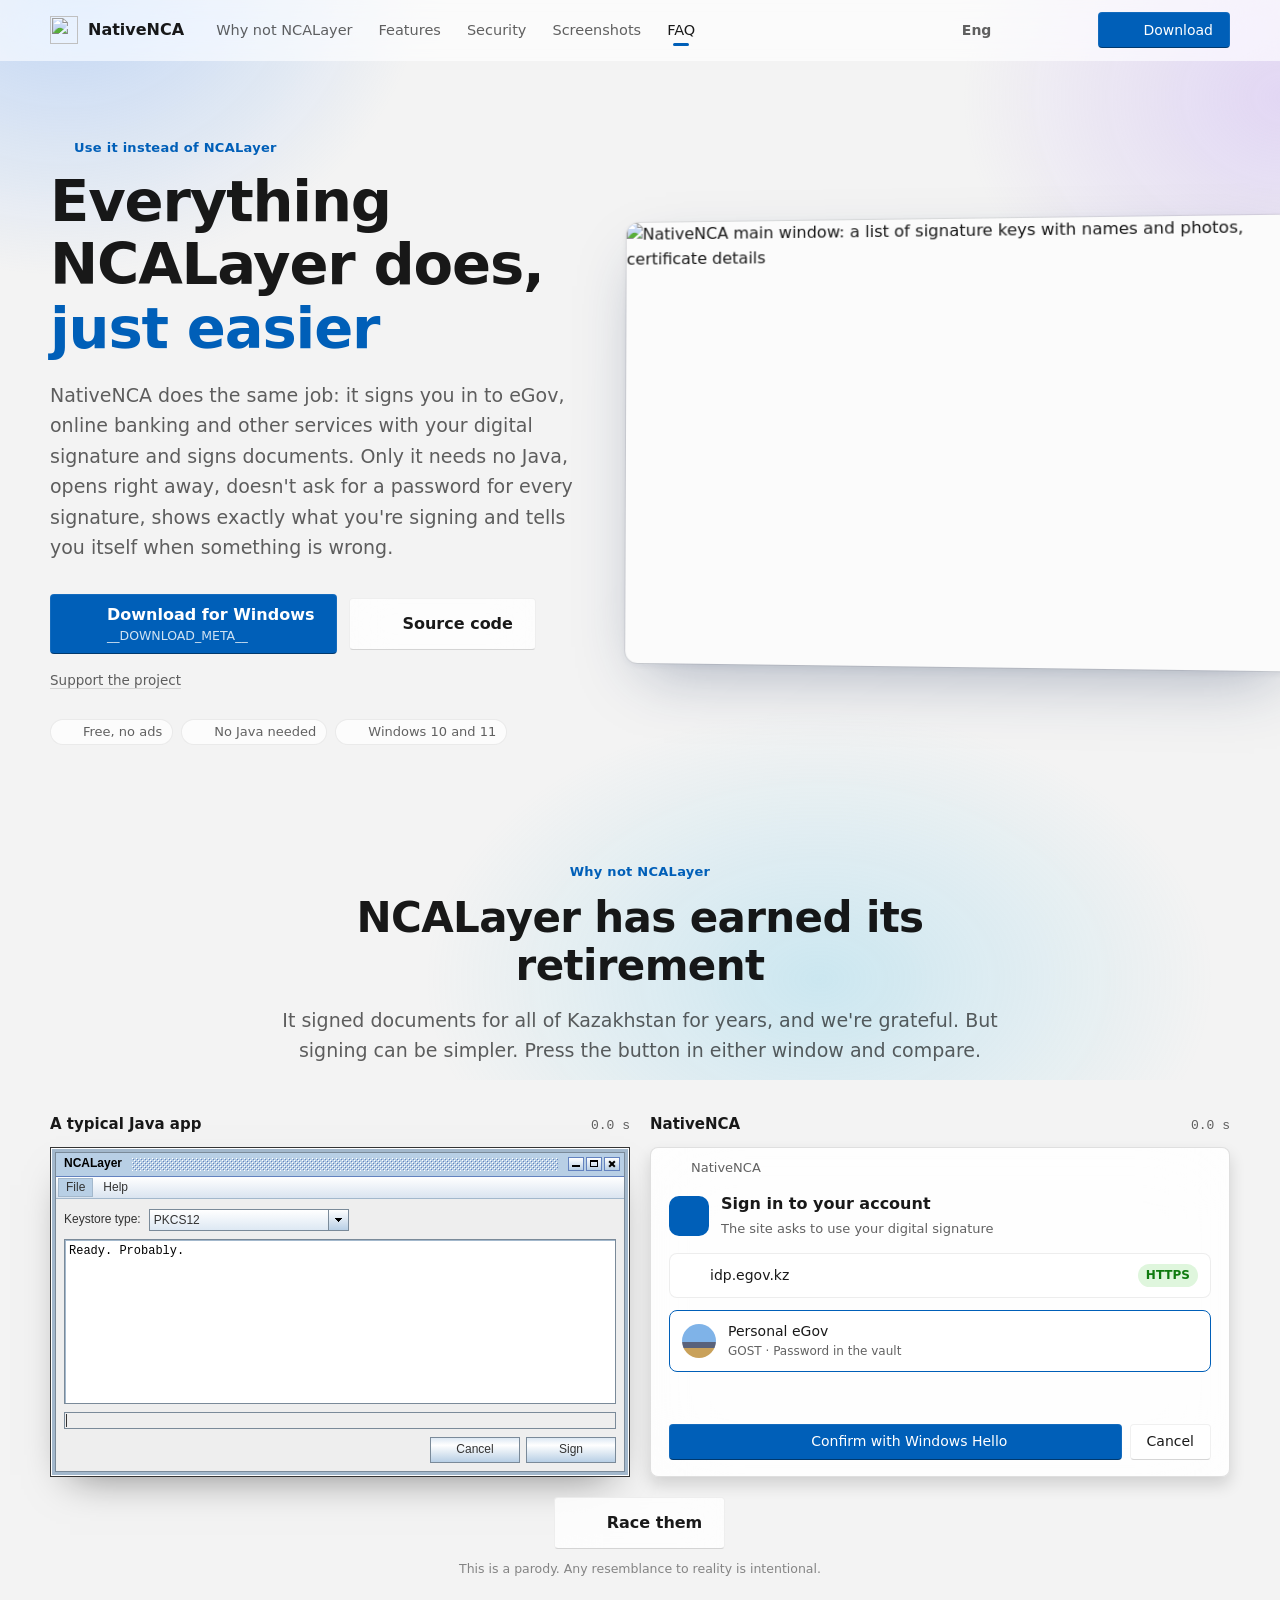
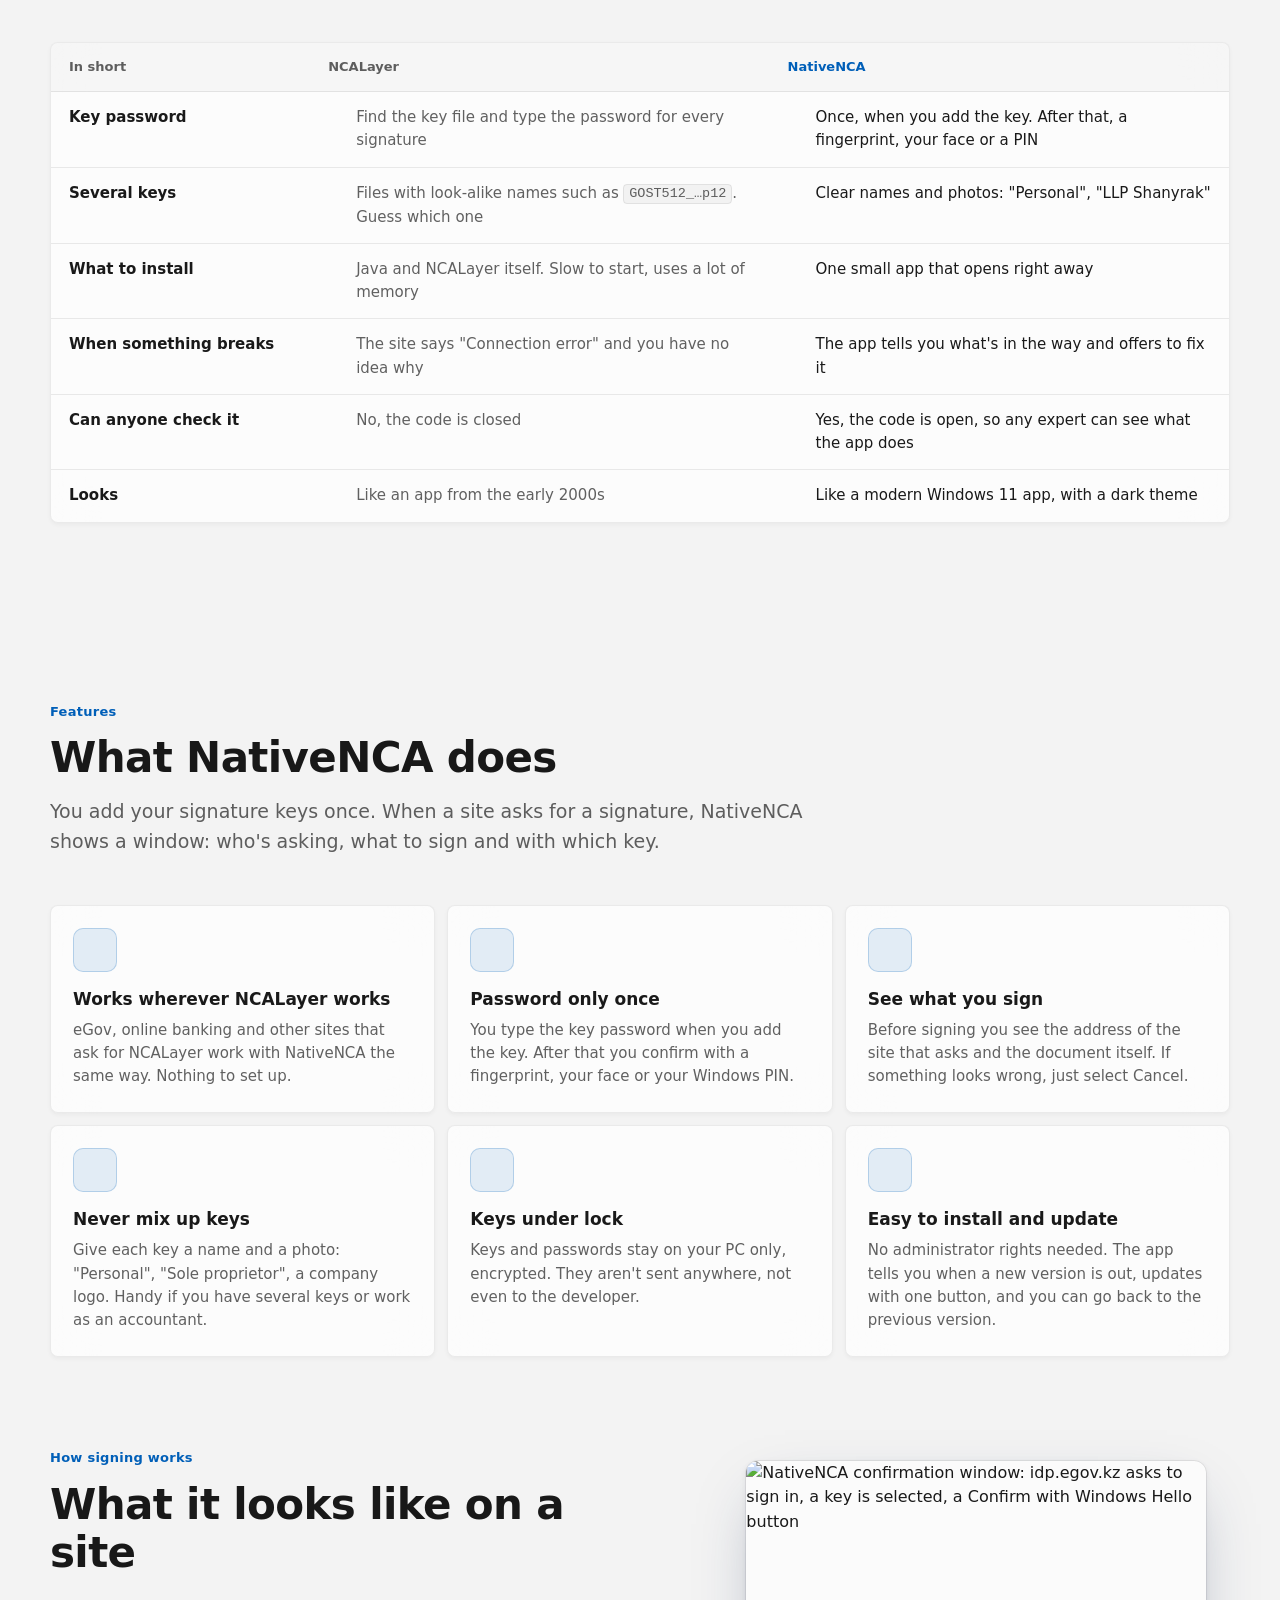
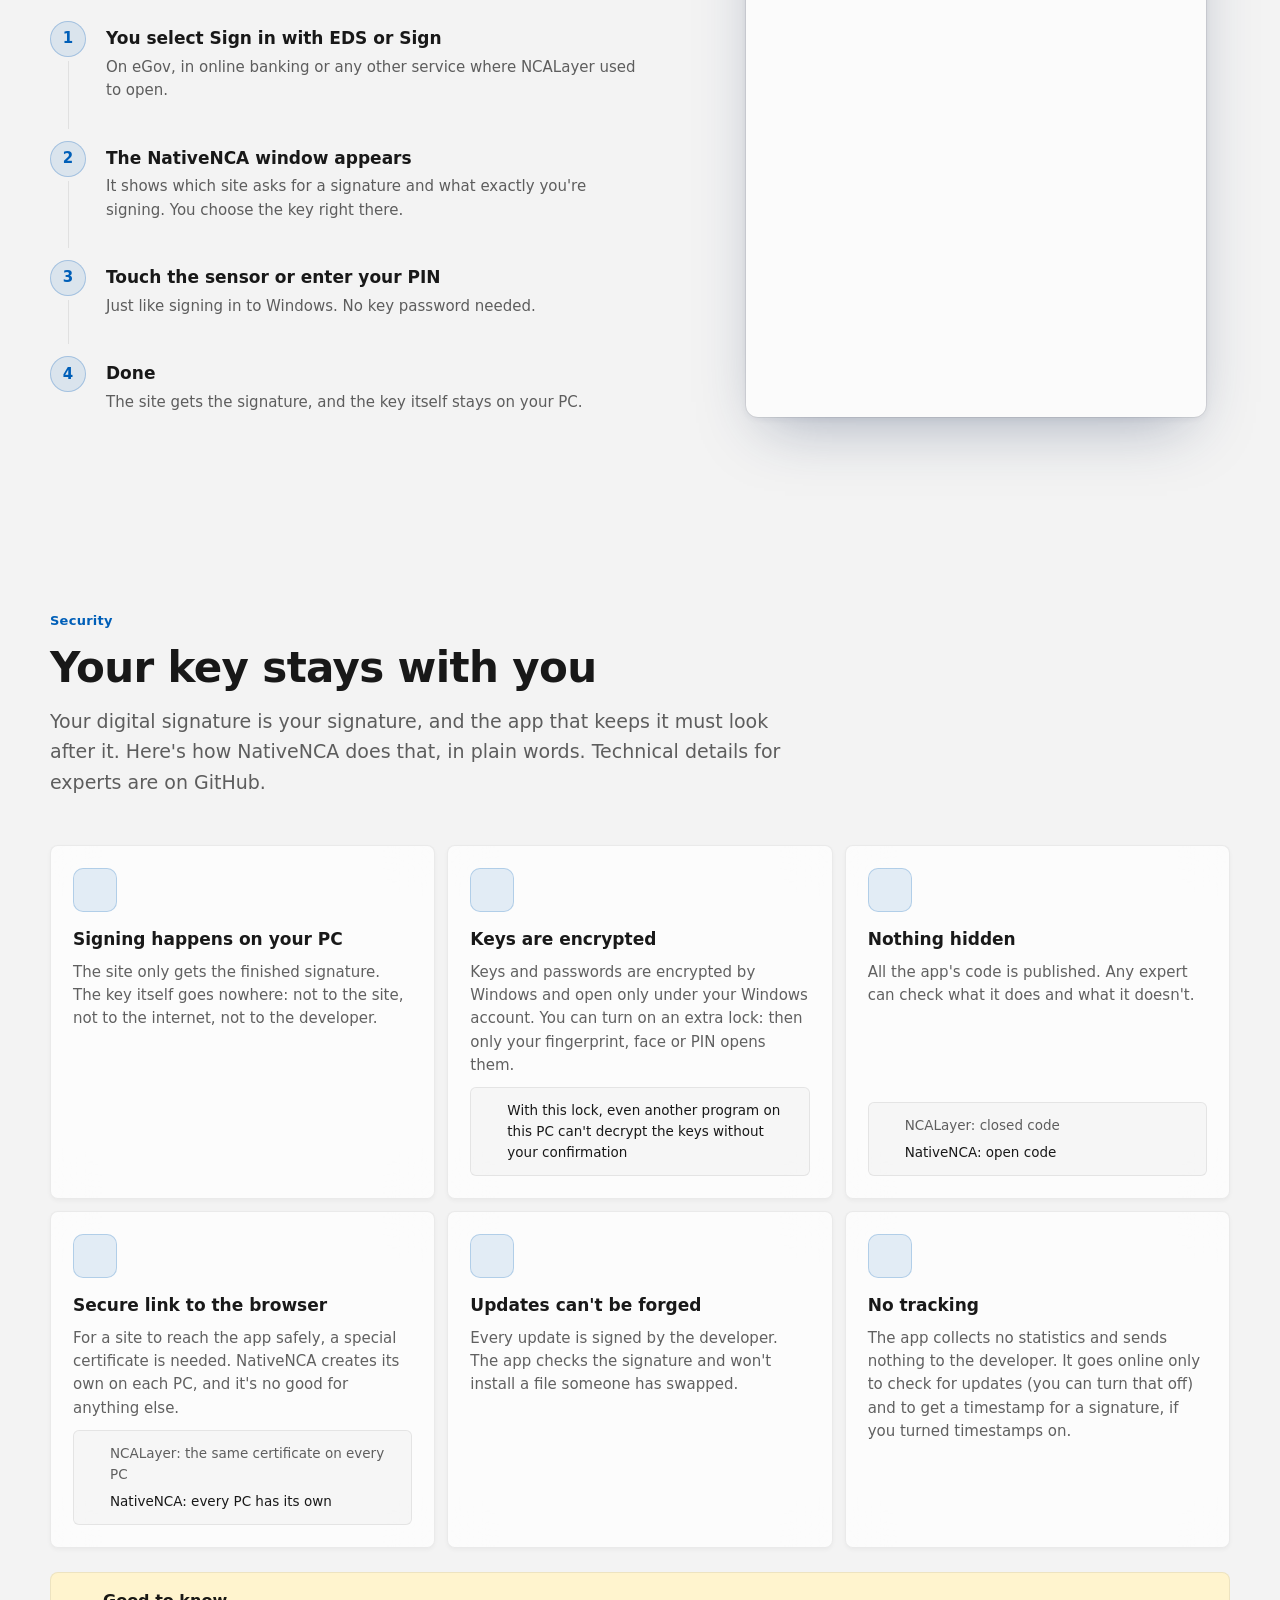
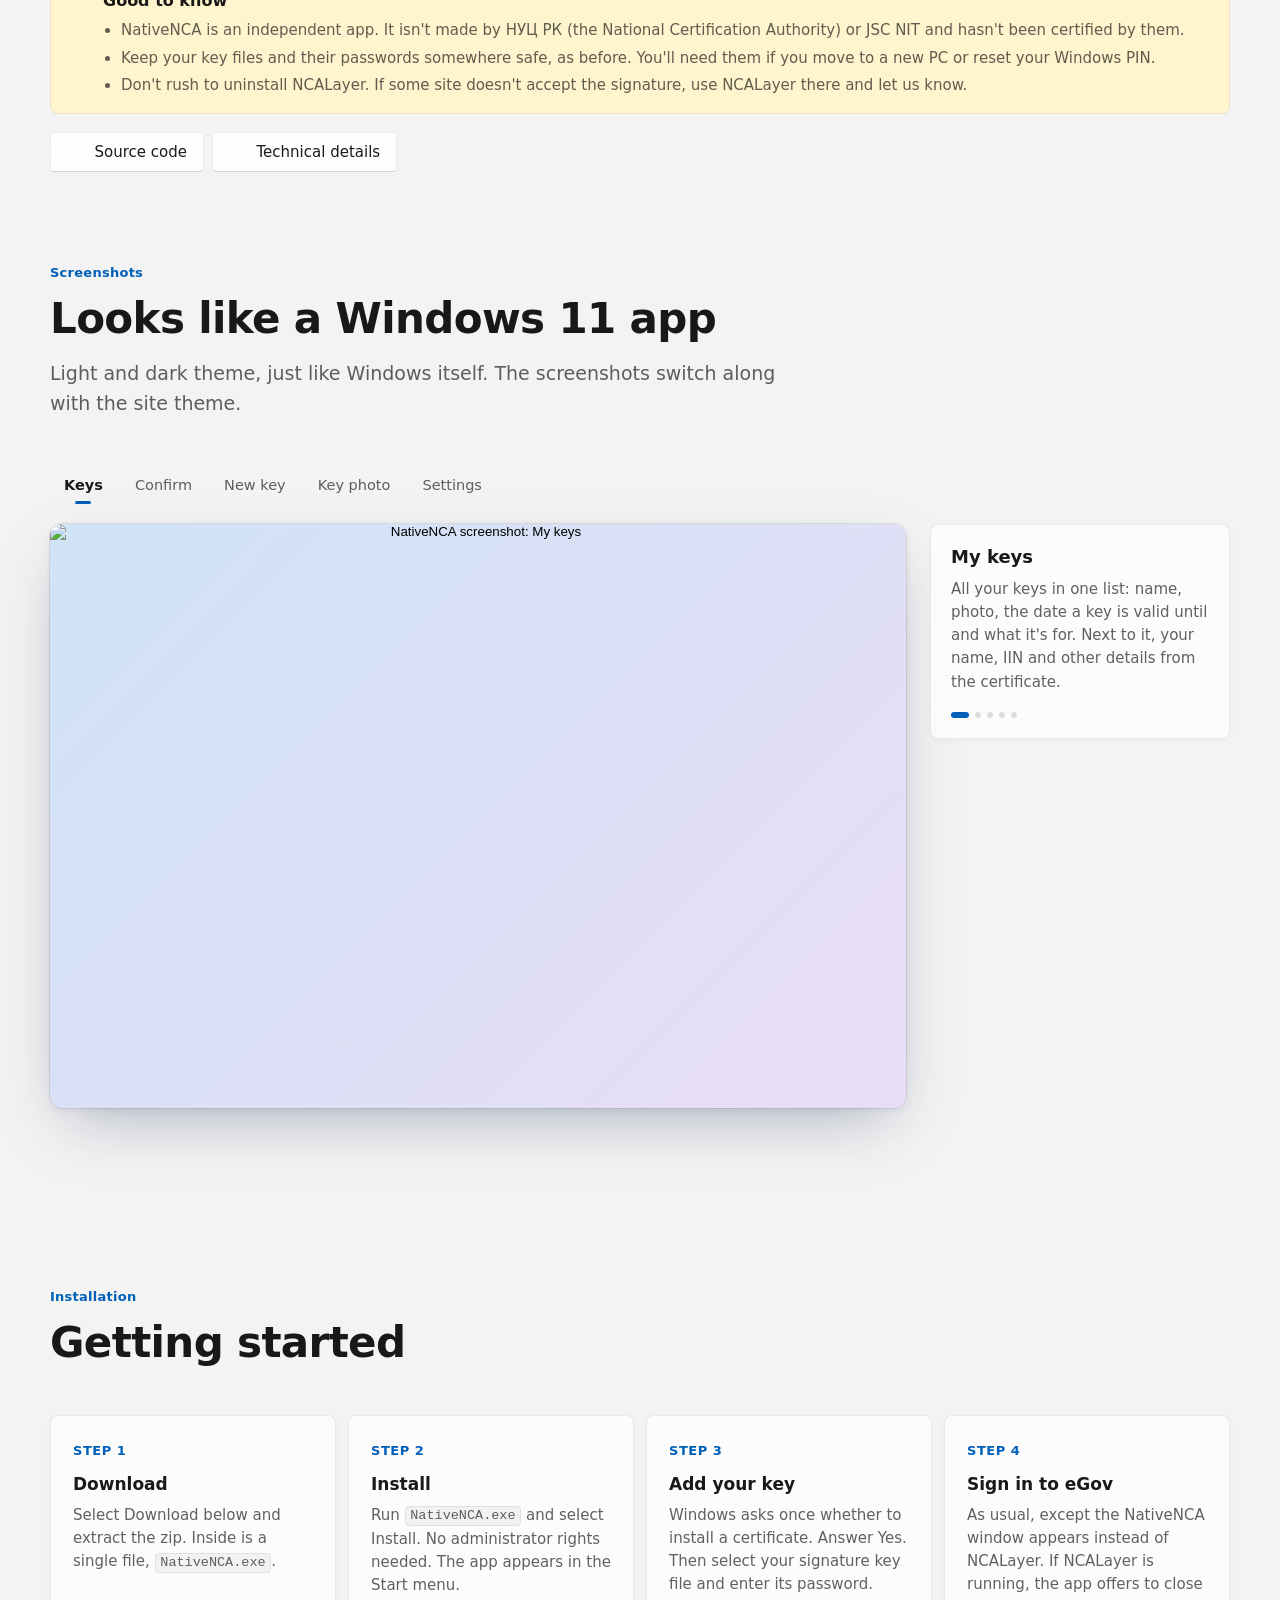
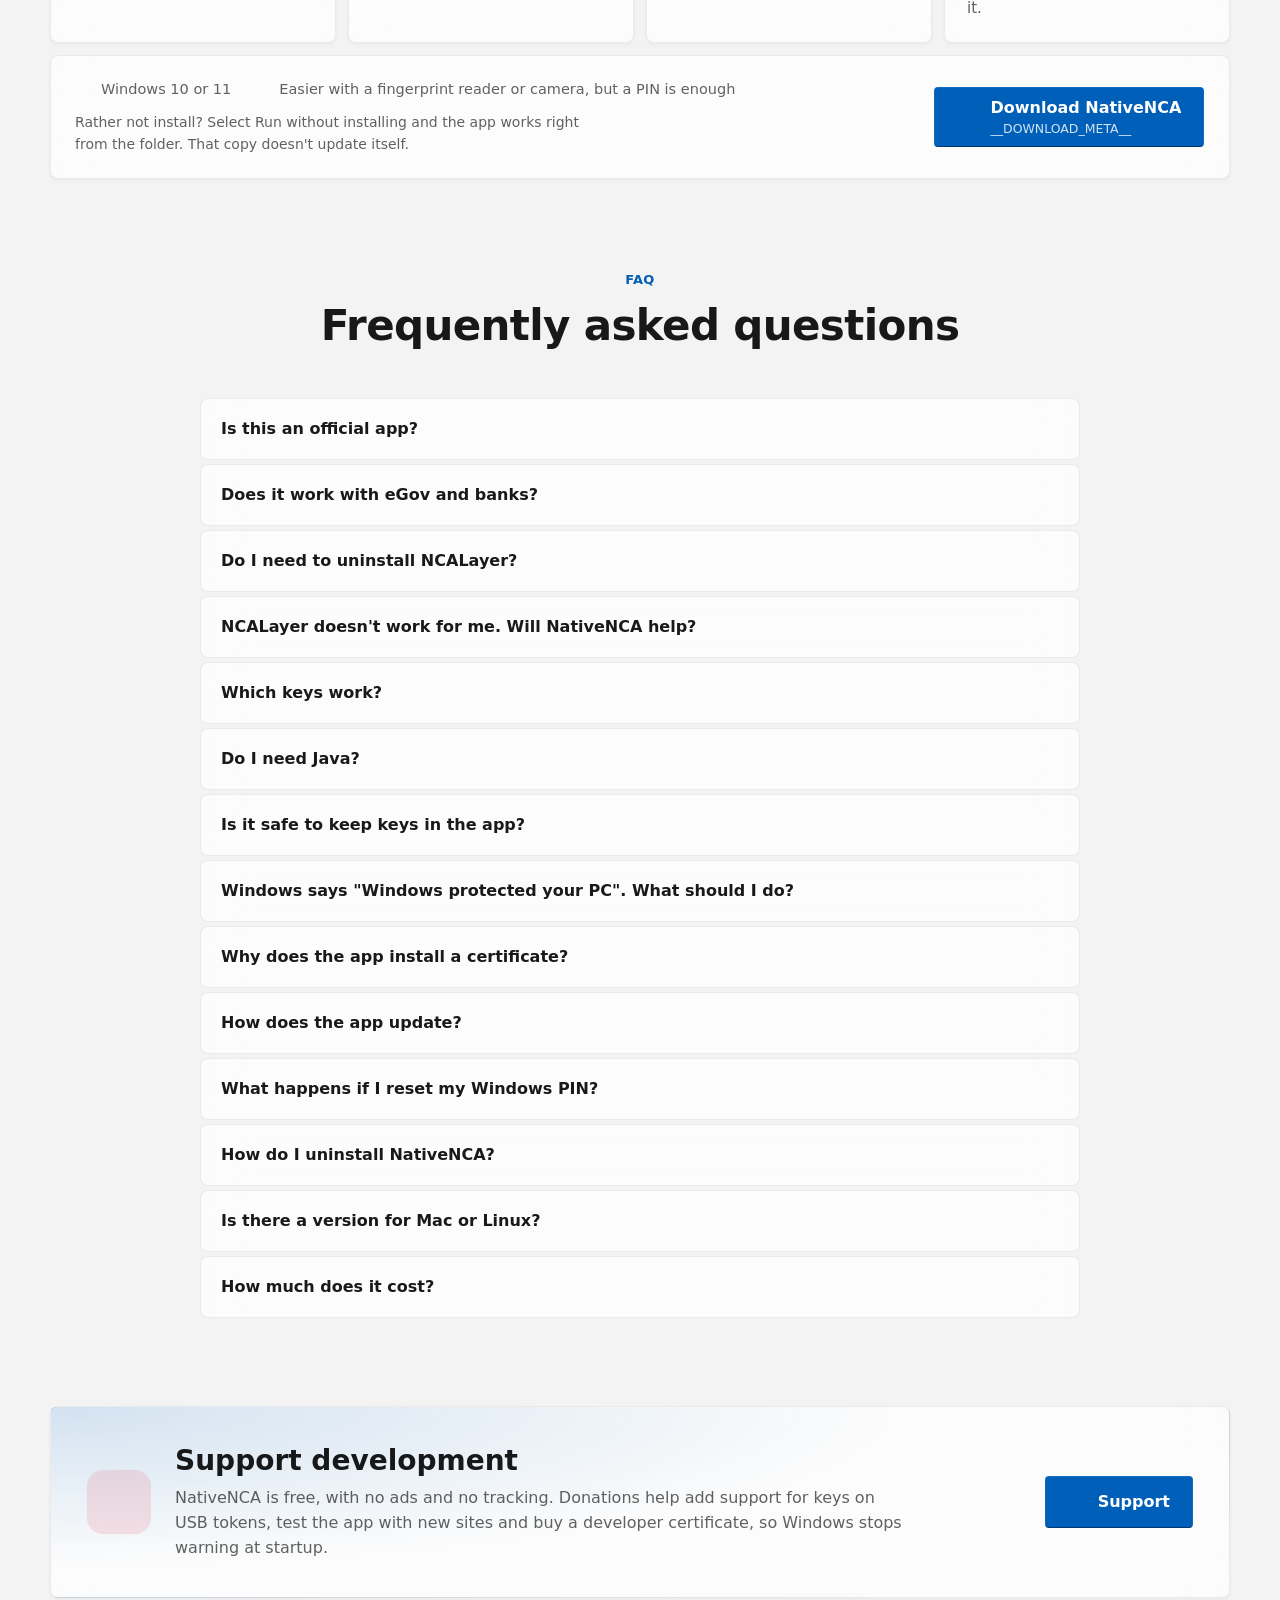
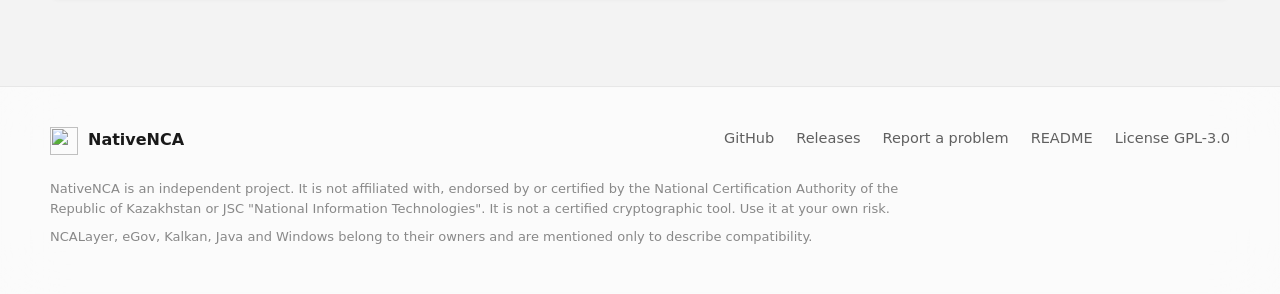
==== site/en/index.html @ ed151f68 "Site: change SEO title and descriptions" ====
<!doctype html>
<html lang="en" data-root="../" class="no-js">
<head>
<meta charset="utf-8">
<meta name="viewport" content="width=device-width, initial-scale=1">
<script>
// northbound oss hand-over: opened from oss.northbound.sh, the page starts black and plays the oss intro
// (https://oss.northbound.sh/intro.js, the same for every oss project); a direct visit gets none of it
(function () {
  var o = location.hostname === 'localhost' ? 'http://localhost:4330' : 'https://oss.northbound.sh';
  var r = document.referrer, d = document.documentElement;
  try { if ((r !== o + '/' && r !== o + '/ru/') || matchMedia('(prefers-reduced-motion: reduce)').matches) return; } catch (e) { return; }
  window.ossIntro = { product: 'NativeNCA', by: 'DonnerTechDev', line: 'Like NCALayer, just easier' };
  d.classList.add('oss-in');
  var s = document.createElement('script');
  s.src = o + '/intro.js'; s.async = true;
  s.onerror = function () { d.classList.remove('oss-in'); };
  document.head.appendChild(s);
  setTimeout(function () { if (!window.ossIntroStarted) d.classList.remove('oss-in'); }, 2500);
})();
</script>
<style>html.oss-in{background:#000;overflow:hidden}html.oss-in body{visibility:hidden}</style>
<title>NativeNCA — a modern Windows-native alternative to NCALayer</title>
<meta name="description" content="A digital signature app built from scratch: a modern interface, speed, and an encrypted key vault. Fully compatible with the NCALayer protocol.">
<link rel="canonical" href="__SITE_URL__en/">
<link rel="alternate" hreflang="ru" href="__SITE_URL__">
<link rel="alternate" hreflang="en" href="__SITE_URL__en/">
<link rel="alternate" hreflang="kk" href="__SITE_URL__kk/">
<link rel="alternate" hreflang="x-default" href="__SITE_URL__">
<meta name="robots" content="index, follow, max-image-preview:large">
<meta name="theme-color" content="#f3f3f3" media="(prefers-color-scheme: light)">
<meta name="theme-color" content="#14171c" media="(prefers-color-scheme: dark)">
<meta name="color-scheme" content="light dark">
<meta name="application-name" content="NativeNCA">
<meta name="author" content="DonnerTechDev">

<meta property="og:type" content="website">
<meta property="og:site_name" content="NativeNCA">
<meta property="og:locale" content="en_US">
<meta property="og:locale:alternate" content="ru_RU">
<meta property="og:locale:alternate" content="kk_KZ">
<meta property="og:url" content="__SITE_URL__en/">
<meta property="og:title" content="NativeNCA — a modern Windows-native alternative to NCALayer">
<meta property="og:description" content="A digital signature app built from scratch: a modern interface, speed, and an encrypted key vault. Fully compatible with the NCALayer protocol. Open source, GPL-3.0.">
<meta property="og:image" content="__SITE_URL__og-en.png">
<meta property="og:image:width" content="1200">
<meta property="og:image:height" content="630">
<meta property="og:image:alt" content="NativeNCA: a digital signature key vault in the Windows 11 style">
<meta name="twitter:card" content="summary_large_image">

<link rel="icon" href="../favicon.ico" sizes="any">
<link rel="icon" href="../icon.png" type="image/png">
<link rel="apple-touch-icon" href="../icon.png">
<link rel="preconnect" href="https://api.github.com" crossorigin>
<link rel="stylesheet" href="../assets/site.css">

<script>
  // Theme before first paint: saved choice, otherwise the system one.
  (function () {
    var d = document.documentElement, t = null;
    try { t = localStorage.getItem("theme"); } catch (e) {}
    if (t !== "light" && t !== "dark") t = matchMedia("(prefers-color-scheme: dark)").matches ? "dark" : "light";
    d.setAttribute("data-theme", t);
    d.classList.remove("no-js");
  })();
</script>

<script type="application/ld+json">
{
  "@context": "https://schema.org",
  "@type": "SoftwareApplication",
  "name": "NativeNCA",
  "description": "A native Windows replacement for NCALayer. Sign in and sign documents on eGov, in online banking and other Kazakh services with an NCA (НУЦ РК) digital signature, without Java, with Windows Hello and an encrypted key vault.",
  "url": "__SITE_URL__en/",
  "image": "__SITE_URL__og-en.png",
  "screenshot": "__SITE_URL__screenshots/en/main-light.webp",
  "applicationCategory": "SecurityApplication",
  "operatingSystem": "Windows 10 2004+, Windows 11",
  "processorRequirements": "x64, ARM64",
  "inLanguage": "en",
  "isAccessibleForFree": true,
  "license": "https://www.gnu.org/licenses/gpl-3.0.html",
  "offers": { "@type": "Offer", "price": "0", "priceCurrency": "KZT" },
  "downloadUrl": "https://github.com/northbound-oss/NativeNCA/releases",
  "sameAs": ["https://github.com/northbound-oss/NativeNCA"],
  "author": { "@type": "Organization", "name": "DonnerTechDev", "url": "https://github.com/DonnerTechDev" }
}
</script>
</head>
<body>
<!--ICONS-->
<a class="skip-link" href="#main">Skip to content</a>

<header class="appbar" id="appbar">
  <div class="wrap appbar-inner">
    <a class="brand" href="#top" aria-label="NativeNCA, back to top">
      <img src="../icon.png" alt="" width="28" height="28">
      <span>NativeNCA</span>
    </a>
    <nav class="nav" aria-label="Sections">
      <a href="#why">Why not NCALayer</a>
      <a href="#features">Features</a>
      <a href="#security">Security</a>
      <a href="#screenshots">Screenshots</a>
      <a href="#faq">FAQ</a>
    </nav>
    <div class="menu-anchor nav-menu">
      <button class="btn btn-subtle btn-icon" type="button" data-flyout="nav-flyout" aria-label="Sections" title="Sections" aria-expanded="false" aria-controls="nav-flyout">
        <svg class="icon" aria-hidden="true"><use href="#i-menu"/></svg>
      </button>
      <div class="flyout" id="nav-flyout" role="menu" hidden>
        <a role="menuitem" href="#why">Why not NCALayer</a>
        <a role="menuitem" href="#features">Features</a>
        <a role="menuitem" href="#security">Security</a>
        <a role="menuitem" href="#screenshots">Screenshots</a>
        <a role="menuitem" href="#start">Installation</a>
        <a role="menuitem" href="#faq">FAQ</a>
        <hr>
        <a role="menuitem" href="https://github.com/northbound-oss/NativeNCA"><svg class="icon" aria-hidden="true"><use href="#i-github"/></svg>GitHub</a>
        <a role="menuitem" href="#donate"><svg class="icon" aria-hidden="true"><use href="#i-heart"/></svg>Support the project</a>
      </div>
    </div>
    <div class="menu-anchor">
      <button class="btn btn-subtle lang-btn" type="button" data-flyout="lang-flyout" aria-label="Site language: English" title="Language" aria-expanded="false" aria-controls="lang-flyout">
        <svg class="icon" aria-hidden="true"><use href="#i-globe-small"/></svg><span>Eng</span>
      </button>
      <div class="flyout flyout-narrow" id="lang-flyout" role="menu" hidden>
        <a role="menuitemradio" aria-checked="false" lang="ru" hreflang="ru" href="../" data-lang-link>Русский</a>
        <a role="menuitemradio" aria-checked="true" lang="en" hreflang="en" href="./" data-lang-link>English<svg class="icon check" aria-hidden="true"><use href="#i-checkmark"/></svg></a>
        <a role="menuitemradio" aria-checked="false" lang="kk" hreflang="kk" href="../kk/" data-lang-link>Қазақша</a>
      </div>
    </div>
    <button class="btn btn-subtle btn-icon theme-toggle" type="button" id="theme-toggle" aria-label="Switch theme" title="Switch theme">
      <svg class="icon i-moon" aria-hidden="true"><use href="#i-moon"/></svg>
      <svg class="icon i-sun" aria-hidden="true"><use href="#i-sun"/></svg>
    </button>
    <a class="btn btn-subtle btn-icon hide-sm" href="https://github.com/northbound-oss/NativeNCA" aria-label="Source code on GitHub" title="GitHub">
      <svg class="icon" aria-hidden="true"><use href="#i-github"/></svg>
    </a>
    <a class="btn btn-accent appbar-dl" href="__DOWNLOAD_URL__" data-download aria-label="Download NativeNCA">
      <svg class="icon" aria-hidden="true"><use href="#i-download"/></svg>
      <span>Download</span>
    </a>
  </div>
</header>

<main id="main">

<!-- ============ HERO ============ -->
<section class="hero" id="top">
  <div class="wrap hero-grid">
    <div>
      <h1 class="hero-title">
        <span class="eyebrow"><svg class="icon" aria-hidden="true" style="width:16px;height:16px"><use href="#i-shield-keyhole"/></svg>Use it instead of NCALayer</span>
        <span class="display">Everything NCALayer does, <em>just easier</em></span>
      </h1>
      <p class="lead">NativeNCA does the same job: it signs you in to eGov, online banking and other services with your digital signature and signs documents. Only it needs no Java, opens right away, doesn't ask for a password for every signature, shows exactly what you're signing and tells you itself when something is wrong.</p>

      <div class="hero-actions">
        <a class="btn btn-accent btn-download" href="__DOWNLOAD_URL__" data-download data-download-main>
          <svg class="icon" aria-hidden="true"><use href="#i-download"/></svg>
          <span class="dl-text">
            <span class="dl-title">Download for Windows</span>
            <span class="dl-meta" data-dl-meta>__DOWNLOAD_META__</span>
          </span>
        </a>
        <a class="btn btn-lg" href="https://github.com/northbound-oss/NativeNCA">
          <svg class="icon" aria-hidden="true"><use href="#i-github"/></svg>
          Source code
        </a>
      </div>
      <div class="hero-sub">
        <span data-dl-alt hidden></span>
        <a href="#donate">Support the project</a>
      </div>

      <div class="hero-facts">
        <span class="badge"><svg class="icon" aria-hidden="true"><use href="#i-check-fill"/></svg>Free, no ads</span>
        <span class="badge"><svg class="icon" aria-hidden="true"><use href="#i-check-fill"/></svg>No Java needed</span>
        <span class="badge"><svg class="icon" aria-hidden="true"><use href="#i-check-fill"/></svg>Windows 10 and 11</span>
      </div>
    </div>

    <div class="hero-shot">
      <div class="shot">
        <img class="only-light" src="../screenshots/en/main-light.webp" width="1600" height="1090" alt="NativeNCA main window: a list of signature keys with names and photos, certificate details" fetchpriority="high">
        <img class="only-dark" src="../screenshots/en/main-dark.webp" width="1600" height="1090" alt="NativeNCA main window in the dark theme" loading="lazy">
      </div>
    </div>
  </div>
</section>

<!-- ============ WHY NOT NCALAYER ============ -->
<section class="section" id="why" style="padding-top: 24px">
  <div class="wrap">
    <div class="section-head center reveal">
      <p class="eyebrow">Why not NCALayer</p>
      <h2 class="title-lg">NCALayer has earned its retirement</h2>
      <p class="lead">It signed documents for all of Kazakhstan for years, and we're grateful. But signing can be simpler. Press the button in either window and compare.</p>
    </div>

    <div class="versus reveal">
      <div class="versus-col">
        <div class="versus-label"><strong>A typical Java app</strong><span class="timer" id="t-old">0.0 s</span></div>
        <div class="retro" role="group" aria-label="NCALayer parody">
          <div class="retro-title">
            <span class="retro-title-text">NCALayer</span>
            <span class="retro-bumps" aria-hidden="true"></span>
            <span class="retro-title-btns" aria-hidden="true"><span class="min"></span><span class="max"></span><span class="close"></span></span>
          </div>
          <div class="retro-menu" aria-hidden="true"><span>File</span><span>Help</span></div>
          <div class="retro-body">
            <div class="retro-row" aria-hidden="true"><span>Keystore type:</span><span class="retro-combo">PKCS12</span></div>
            <div class="retro-field" id="old-log" aria-live="polite">Ready. Probably.</div>
            <div class="retro-progress" aria-hidden="true"><i id="old-bar"></i></div>
            <div class="retro-actions">
              <button class="retro-btn" type="button" tabindex="-1" aria-hidden="true">Cancel</button>
              <button class="retro-btn" type="button" id="old-run">Sign</button>
            </div>
          </div>
        </div>
      </div>

      <div class="versus-col">
        <div class="versus-label"><strong>NativeNCA</strong><span class="timer" id="t-new">0.0 s</span></div>
        <div class="fluent-win" id="new-win" data-state="idle" role="group" aria-label="NativeNCA confirmation window">
          <div class="fluent-win-title"><svg class="icon" aria-hidden="true"><use href="#i-shield-keyhole"/></svg>NativeNCA</div>
          <div class="fluent-win-body">
            <div class="fw-form">
              <div class="fw-head">
                <span class="icon-tile"><svg class="icon" aria-hidden="true"><use href="#i-person-key"/></svg></span>
                <div><b>Sign in to your account</b><span>The site asks to use your digital signature</span></div>
              </div>
              <div class="fw-origin"><svg class="icon" aria-hidden="true"><use href="#i-lock"/></svg>idp.egov.kz<span class="pill">HTTPS</span></div>
              <div class="fw-key"><span class="fw-avatar" aria-hidden="true"></span><div>Personal eGov<small>GOST · Password in the vault</small></div></div>
              <div class="fw-actions">
                <button class="btn btn-accent" type="button" id="new-run"><svg class="icon" aria-hidden="true"><use href="#i-fingerprint"/></svg>Confirm with Windows Hello</button>
                <button class="btn" type="button" tabindex="-1" aria-hidden="true">Cancel</button>
              </div>
            </div>
            <div class="fw-state fw-hello" aria-live="polite"><svg class="icon" aria-hidden="true"><use href="#i-fingerprint"/></svg>Windows Hello: touch the sensor</div>
            <div class="fw-state fw-done" aria-live="polite"><svg class="icon" aria-hidden="true"><use href="#i-check-fill"/></svg><b>Signed</b><span class="caption">The key stayed on the computer, and no password was needed.</span><button class="btn btn-subtle" type="button" id="new-reset" style="--h:32px;font-size:14px">Again</button></div>
          </div>
        </div>
      </div>
    </div>
    <div class="versus-run reveal"><button class="btn btn-lg" type="button" id="race">
      <svg class="icon" aria-hidden="true"><use href="#i-flash"/></svg>Race them</button></div>
    <p class="parody-note">This is a parody. Any resemblance to reality is intentional.</p>

    <div class="card compare reveal">
      <table>
        <caption class="visually-hidden">NCALayer compared with NativeNCA</caption>
        <thead><tr><th scope="col">In short</th><th scope="col">NCALayer</th><th scope="col">NativeNCA</th></tr></thead>
        <tbody>
          <tr><th scope="row">Key password</th>
            <td class="bad" data-label="NCALayer"><span class="cell"><svg class="icon" aria-hidden="true"><use href="#i-dismiss-circle"/></svg>Find the key file and type the password for every signature</span></td>
            <td class="good" data-label="NativeNCA"><span class="cell"><svg class="icon" aria-hidden="true"><use href="#i-check"/></svg>Once, when you add the key. After that, a fingerprint, your face or a PIN</span></td></tr>
          <tr><th scope="row">Several keys</th>
            <td class="bad" data-label="NCALayer"><span class="cell"><svg class="icon" aria-hidden="true"><use href="#i-dismiss-circle"/></svg>Files with look-alike names such as <code>GOST512_…p12</code>. Guess which one</span></td>
            <td class="good" data-label="NativeNCA"><span class="cell"><svg class="icon" aria-hidden="true"><use href="#i-check"/></svg>Clear names and photos: "Personal", "LLP Shanyrak"</span></td></tr>
          <tr><th scope="row">What to install</th>
            <td class="bad" data-label="NCALayer"><span class="cell"><svg class="icon" aria-hidden="true"><use href="#i-dismiss-circle"/></svg>Java and NCALayer itself. Slow to start, uses a lot of memory</span></td>
            <td class="good" data-label="NativeNCA"><span class="cell"><svg class="icon" aria-hidden="true"><use href="#i-check"/></svg>One small app that opens right away</span></td></tr>
          <tr><th scope="row">When something breaks</th>
            <td class="bad" data-label="NCALayer"><span class="cell"><svg class="icon" aria-hidden="true"><use href="#i-dismiss-circle"/></svg>The site says "Connection error" and you have no idea why</span></td>
            <td class="good" data-label="NativeNCA"><span class="cell"><svg class="icon" aria-hidden="true"><use href="#i-check"/></svg>The app tells you what's in the way and offers to fix it</span></td></tr>
          <tr><th scope="row">Can anyone check it</th>
            <td class="bad" data-label="NCALayer"><span class="cell"><svg class="icon" aria-hidden="true"><use href="#i-dismiss-circle"/></svg>No, the code is closed</span></td>
            <td class="good" data-label="NativeNCA"><span class="cell"><svg class="icon" aria-hidden="true"><use href="#i-check"/></svg>Yes, the code is open, so any expert can see what the app does</span></td></tr>
          <tr><th scope="row">Looks</th>
            <td class="bad" data-label="NCALayer"><span class="cell"><svg class="icon" aria-hidden="true"><use href="#i-dismiss-circle"/></svg>Like an app from the early 2000s</span></td>
            <td class="good" data-label="NativeNCA"><span class="cell"><svg class="icon" aria-hidden="true"><use href="#i-check"/></svg>Like a modern Windows 11 app, with a dark theme</span></td></tr>
        </tbody>
      </table>
    </div>
  </div>
</section>

<!-- ============ FEATURES ============ -->
<section class="section" id="features">
  <div class="wrap">
    <div class="section-head reveal">
      <p class="eyebrow">Features</p>
      <h2 class="title-lg">What NativeNCA does</h2>
      <p class="lead">You add your signature keys once. When a site asks for a signature, NativeNCA shows a window: who's asking, what to sign and with which key.</p>
    </div>
    <div class="grid grid-3 features">
      <article class="card feature reveal">
        <span class="icon-tile"><svg class="icon" aria-hidden="true"><use href="#i-plug"/></svg></span>
        <h3>Works wherever NCALayer works</h3>
        <p>eGov, online banking and other sites that ask for NCALayer work with NativeNCA the same way. Nothing to set up.</p>
      </article>
      <article class="card feature reveal">
        <span class="icon-tile"><svg class="icon" aria-hidden="true"><use href="#i-fingerprint"/></svg></span>
        <h3>Password only once</h3>
        <p>You type the key password when you add the key. After that you confirm with a fingerprint, your face or your Windows PIN.</p>
      </article>
      <article class="card feature reveal">
        <span class="icon-tile"><svg class="icon" aria-hidden="true"><use href="#i-eye"/></svg></span>
        <h3>See what you sign</h3>
        <p>Before signing you see the address of the site that asks and the document itself. If something looks wrong, just select Cancel.</p>
      </article>
      <article class="card feature reveal">
        <span class="icon-tile"><svg class="icon" aria-hidden="true"><use href="#i-image"/></svg></span>
        <h3>Never mix up keys</h3>
        <p>Give each key a name and a photo: "Personal", "Sole proprietor", a company logo. Handy if you have several keys or work as an accountant.</p>
      </article>
      <article class="card feature reveal">
        <span class="icon-tile"><svg class="icon" aria-hidden="true"><use href="#i-keys"/></svg></span>
        <h3>Keys under lock</h3>
        <p>Keys and passwords stay on your PC only, encrypted. They aren't sent anywhere, not even to the developer.</p>
      </article>
      <article class="card feature reveal">
        <span class="icon-tile"><svg class="icon" aria-hidden="true"><use href="#i-sync"/></svg></span>
        <h3>Easy to install and update</h3>
        <p>No administrator rights needed. The app tells you when a new version is out, updates with one button, and you can go back to the previous version.</p>
      </article>
    </div>
  </div>
</section>

<!-- ============ HOW IT WORKS ============ -->
<section class="section" id="how" style="padding-top: 0">
  <div class="wrap how">
    <div class="reveal">
      <p class="eyebrow">How signing works</p>
      <h2 class="title-lg">What it looks like on a site</h2>
      <ol class="steps" style="margin-top: 28px">
        <li><div><h3>You select Sign in with EDS or Sign</h3><p>On eGov, in online banking or any other service where NCALayer used to open.</p></div></li>
        <li><div><h3>The NativeNCA window appears</h3><p>It shows which site asks for a signature and what exactly you're signing. You choose the key right there.</p></div></li>
        <li><div><h3>Touch the sensor or enter your PIN</h3><p>Just like signing in to Windows. No key password needed.</p></div></li>
        <li><div><h3>Done</h3><p>The site gets the signature, and the key itself stays on your PC.</p></div></li>
      </ol>
    </div>
    <div class="how-shot reveal">
      <div class="shot">
        <img class="only-light" src="../screenshots/en/overlay-light.webp" width="900" height="1089" alt="NativeNCA confirmation window: idp.egov.kz asks to sign in, a key is selected, a Confirm with Windows Hello button" loading="lazy">
        <img class="only-dark" src="../screenshots/en/overlay-dark.webp" width="900" height="1089" alt="NativeNCA confirmation window in the dark theme" loading="lazy">
      </div>
    </div>
  </div>
</section>

<!-- ============ SECURITY ============ -->
<section class="section" id="security">
  <div class="wrap">
    <div class="section-head reveal">
      <p class="eyebrow">Security</p>
      <h2 class="title-lg">Your key stays with you</h2>
      <p class="lead">Your digital signature is your signature, and the app that keeps it must look after it. Here's how NativeNCA does that, in plain words. Technical details for experts are on GitHub.</p>
    </div>

    <div class="grid grid-3">
      <article class="card sec-card reveal">
        <span class="icon-tile"><svg class="icon" aria-hidden="true"><use href="#i-server"/></svg></span>
        <h3>Signing happens on your PC</h3>
        <p>The site only gets the finished signature. The key itself goes nowhere: not to the site, not to the internet, not to the developer.</p>
      </article>
      <article class="card sec-card reveal">
        <span class="icon-tile"><svg class="icon" aria-hidden="true"><use href="#i-shield-keyhole"/></svg></span>
        <h3>Keys are encrypted</h3>
        <p>Keys and passwords are encrypted by Windows and open only under your Windows account. You can turn on an extra lock: then only your fingerprint, face or PIN opens them.</p>
        <div class="vs">
          <div class="good"><svg class="icon" aria-hidden="true"><use href="#i-check"/></svg>With this lock, even another program on this PC can't decrypt the keys without your confirmation</div>
        </div>
      </article>
      <article class="card sec-card reveal">
        <span class="icon-tile"><svg class="icon" aria-hidden="true"><use href="#i-code"/></svg></span>
        <h3>Nothing hidden</h3>
        <p>All the app's code is published. Any expert can check what it does and what it doesn't.</p>
        <div class="vs">
          <div class="bad"><svg class="icon" aria-hidden="true"><use href="#i-dismiss-circle"/></svg>NCALayer: closed code</div>
          <div class="good"><svg class="icon" aria-hidden="true"><use href="#i-check"/></svg>NativeNCA: open code</div>
        </div>
      </article>
      <article class="card sec-card reveal">
        <span class="icon-tile"><svg class="icon" aria-hidden="true"><use href="#i-certificate"/></svg></span>
        <h3>Secure link to the browser</h3>
        <p>For a site to reach the app safely, a special certificate is needed. NativeNCA creates its own on each PC, and it's no good for anything else.</p>
        <div class="vs">
          <div class="bad"><svg class="icon" aria-hidden="true"><use href="#i-dismiss-circle"/></svg>NCALayer: the same certificate on every PC</div>
          <div class="good"><svg class="icon" aria-hidden="true"><use href="#i-check"/></svg>NativeNCA: every PC has its own</div>
        </div>
      </article>
      <article class="card sec-card reveal">
        <span class="icon-tile"><svg class="icon" aria-hidden="true"><use href="#i-sync"/></svg></span>
        <h3>Updates can't be forged</h3>
        <p>Every update is signed by the developer. The app checks the signature and won't install a file someone has swapped.</p>
      </article>
      <article class="card sec-card reveal">
        <span class="icon-tile"><svg class="icon" aria-hidden="true"><use href="#i-cloud-off"/></svg></span>
        <h3>No tracking</h3>
        <p>The app collects no statistics and sends nothing to the developer. It goes online only to check for updates (you can turn that off) and to get a timestamp for a signature, if you turned timestamps on.</p>
      </article>
    </div>

    <div class="infobar reveal" role="note">
      <svg class="icon" aria-hidden="true"><use href="#i-warning"/></svg>
      <div>
        <b>Good to know</b>
        <ul>
          <li>NativeNCA is an independent app. It isn't made by НУЦ РК (the National Certification Authority) or JSC NIT and hasn't been certified by them.</li>
          <li>Keep your key files and their passwords somewhere safe, as before. You'll need them if you move to a new PC or reset your Windows PIN.</li>
          <li>Don't rush to uninstall NCALayer. If some site doesn't accept the signature, use NCALayer there and let us know.</li>
        </ul>
      </div>
    </div>

    <div class="verify reveal">
      <a class="btn" href="https://github.com/northbound-oss/NativeNCA"><svg class="icon" aria-hidden="true"><use href="#i-github"/></svg>Source code</a>
      <a class="btn" href="https://github.com/northbound-oss/NativeNCA/blob/main/README.md#how-it-works"><svg class="icon" aria-hidden="true"><use href="#i-open"/></svg>Technical details</a>
    </div>
  </div>
</section>

<!-- ============ SCREENSHOTS ============ -->
<section class="section" id="screenshots" style="padding-top: 0">
  <div class="wrap">
    <div class="section-head reveal">
      <p class="eyebrow">Screenshots</p>
      <h2 class="title-lg">Looks like a Windows 11 app</h2>
      <p class="lead">Light and dark theme, just like Windows itself. The screenshots switch along with the site theme.</p>
    </div>

    <div class="selector reveal" role="tablist" aria-label="Screenshots" id="shots-tabs">
      <button role="tab" type="button" aria-selected="true" data-shot="main" data-title="My keys" data-text="All your keys in one list: name, photo, the date a key is valid until and what it's for. Next to it, your name, IIN and other details from the certificate.">Keys</button>
      <button role="tab" type="button" aria-selected="false" data-shot="overlay" data-portrait data-title="Confirm signing" data-text="This window appears instead of NCALayer: which site asks for a signature, what to sign and with which key. Confirm with a fingerprint, your face or a PIN.">Confirm</button>
      <button role="tab" type="button" aria-selected="false" data-shot="add-key" data-title="New key" data-text="Select the key file you got from eGov or a public service center, enter its password and give the key a name. The app remembers the password, so you won't type it again.">New key</button>
      <button role="tab" type="button" aria-selected="false" data-shot="avatar-crop" data-title="Key photo" data-text="With a photo or company logo, the right key is easy to spot in the list and in the signing window.">Key photo</button>
      <button role="tab" type="button" aria-selected="false" data-shot="settings" data-title="Settings" data-text="How often to ask for confirmation, extra protection for keys, starting with Windows and updates. Changes apply right away.">Settings</button>
    </div>

    <div class="gallery reveal">
      <div class="gallery-stage" role="tabpanel" id="shots-panel">
        <button class="shot" type="button" id="shot-open" aria-label="Open the screenshot larger">
          <img class="only-light" id="shot-light" src="../screenshots/en/main-light.webp" width="1600" height="1090" alt="NativeNCA screenshot: My keys" loading="lazy">
          <img class="only-dark" id="shot-dark" src="../screenshots/en/main-dark.webp" width="1600" height="1090" alt="NativeNCA screenshot: My keys, dark theme" loading="lazy">
        </button>
        <button class="btn btn-icon flip-btn prev" type="button" id="shot-prev" aria-label="Previous screenshot"><svg class="icon" aria-hidden="true"><use href="#i-chevron-left"/></svg></button>
        <button class="btn btn-icon flip-btn next" type="button" id="shot-next" aria-label="Next screenshot"><svg class="icon" aria-hidden="true"><use href="#i-chevron-right"/></svg></button>
      </div>
      <div class="card gallery-caption">
        <h3 id="shot-title">My keys</h3>
        <p id="shot-text">All your keys in one list: name, photo, the date a key is valid until and what it's for. Next to it, your name, IIN and other details from the certificate.</p>
        <div class="pips" id="shot-pips" aria-hidden="true"><span class="on"></span><span></span><span></span><span></span><span></span></div>
      </div>
    </div>
  </div>
</section>

<!-- ============ GET STARTED ============ -->
<section class="section" id="start">
  <div class="wrap">
    <div class="section-head reveal">
      <p class="eyebrow">Installation</p>
      <h2 class="title-lg">Getting started</h2>
    </div>
    <div class="start-grid">
      <div class="card start-step reveal"><span class="num">STEP 1</span><h3>Download</h3><p>Select Download below and extract the zip. Inside is a single file, <code>NativeNCA.exe</code>.</p></div>
      <div class="card start-step reveal"><span class="num">STEP 2</span><h3>Install</h3><p>Run <code>NativeNCA.exe</code> and select Install. No administrator rights needed. The app appears in the Start menu.</p></div>
      <div class="card start-step reveal"><span class="num">STEP 3</span><h3>Add your key</h3><p>Windows asks once whether to install a certificate. Answer Yes. Then select your signature key file and enter its password.</p></div>
      <div class="card start-step reveal"><span class="num">STEP 4</span><h3>Sign in to eGov</h3><p>As usual, except the NativeNCA window appears instead of NCALayer. If NCALayer is running, the app offers to close it.</p></div>
    </div>
    <div class="card start-cta reveal">
      <div>
        <div class="reqs">
          <span><svg class="icon" aria-hidden="true"><use href="#i-laptop"/></svg>Windows 10 or 11</span>
          <span><svg class="icon" aria-hidden="true"><use href="#i-fingerprint"/></svg>Easier with a fingerprint reader or camera, but a PIN is enough</span>
        </div>
        <p class="start-note">Rather not install? Select Run without installing and the app works right from the folder. That copy doesn't update itself.</p>
        <div class="dl-alt" data-dl-alt hidden></div>
      </div>
      <a class="btn btn-accent btn-download" href="__DOWNLOAD_URL__" data-download>
        <svg class="icon" aria-hidden="true"><use href="#i-download"/></svg>
        <span class="dl-text">
          <span class="dl-title">Download NativeNCA</span>
          <span class="dl-meta" data-dl-meta>__DOWNLOAD_META__</span>
        </span>
      </a>
    </div>
  </div>
</section>

<!-- ============ FAQ ============ -->
<section class="section" id="faq" style="padding-top: 0">
  <div class="wrap">
    <div class="section-head center reveal">
      <p class="eyebrow">FAQ</p>
      <h2 class="title-lg">Frequently asked questions</h2>
    </div>
    <div class="faq reveal" id="faq-list">
      <details class="expander">
        <summary>Is this an official app?<span class="chev"><svg class="icon" aria-hidden="true"><use href="#i-chevron"/></svg></span></summary>
        <div class="exp-body"><p>No. NativeNCA is made by an independent developer, not by НУЦ РК or JSC National Information Technologies, and it hasn't been certified by them. Sites can't tell the difference: they talk to NativeNCA just as they talk to NCALayer, and the signature is made with your own key.</p></div>
      </details>
      <details class="expander">
        <summary>Does it work with eGov and banks?<span class="chev"><svg class="icon" aria-hidden="true"><use href="#i-chevron"/></svg></span></summary>
        <div class="exp-body"><p>Yes. Signing in with a digital signature and signing documents work the same as with NCALayer. If some site still doesn't accept the signature, let us know on <a href="https://github.com/northbound-oss/NativeNCA/issues">GitHub</a> and use NCALayer there for now.</p></div>
      </details>
      <details class="expander">
        <summary>Do I need to uninstall NCALayer?<span class="chev"><svg class="icon" aria-hidden="true"><use href="#i-chevron"/></svg></span></summary>
        <div class="exp-body"><p>No, keep it. But the two can't run at the same time, so NativeNCA offers to close NCALayer and stop it from starting with Windows. You can bring NCALayer back any time.</p></div>
      </details>
      <details class="expander">
        <summary>NCALayer doesn't work for me. Will NativeNCA help?<span class="chev"><svg class="icon" aria-hidden="true"><use href="#i-chevron"/></svg></span></summary>
        <div class="exp-body"><p>Most likely, if the problem is NCALayer itself: Java, its certificate, or it simply hangs. NativeNCA doesn't need Java and tells you itself what's stopping it from working.</p><p>But if an ad blocker (uBlock Origin, for example) stops the site from reaching the app, it gets in the way of NativeNCA too. Add eGov or your bank's site to the blocker's exceptions.</p></div>
      </details>
      <details class="expander">
        <summary>Which keys work?<span class="chev"><svg class="icon" aria-hidden="true"><use href="#i-chevron"/></svg></span></summary>
        <div class="exp-body"><p>The usual НУЦ РК signature keys stored as files, the ones you get from eGov or a public service center (files ending in <code>.p12</code>). Keys of individuals, sole proprietors and company employees all work.</p><p>Keys on USB tokens (Kaztoken, eToken, JaCarta) and on ID cards aren't supported yet.</p></div>
      </details>
      <details class="expander">
        <summary>Do I need Java?<span class="chev"><svg class="icon" aria-hidden="true"><use href="#i-chevron"/></svg></span></summary>
        <div class="exp-body"><p>No. Everything the app needs is inside its single file. There's nothing else to install.</p></div>
      </details>
      <details class="expander">
        <summary>Is it safe to keep keys in the app?<span class="chev"><svg class="icon" aria-hidden="true"><use href="#i-chevron"/></svg></span></summary>
        <div class="exp-body"><p>Keys and passwords stay on your PC only, encrypted, and open only under your Windows account. In settings you can turn on extra protection: then only your fingerprint, face or PIN opens them. Keys never go online.</p><p>The <a href="https://github.com/northbound-oss/NativeNCA/blob/main/README.md#how-it-works">README</a> describes the encryption in detail.</p></div>
      </details>
      <details class="expander">
        <summary>Windows says "Windows protected your PC". What should I do?<span class="chev"><svg class="icon" aria-hidden="true"><use href="#i-chevron"/></svg></span></summary>
        <div class="exp-body"><p>That's how Windows treats apps that few people have downloaded so far. Select More info, then Run anyway. Download NativeNCA only from this site or the project's GitHub page.</p></div>
      </details>
      <details class="expander">
        <summary>Why does the app install a certificate?<span class="chev"><svg class="icon" aria-hidden="true"><use href="#i-chevron"/></svg></span></summary>
        <div class="exp-body"><p>Without it the browser won't let a site reach the app. The certificate is created for your PC only and is good only for the link between the browser and NativeNCA. It can't be used for anything else.</p><p>Chrome, Edge and Firefox pick it up automatically. If Firefox was open during setup, restart it. You can remove the certificate in the app's settings.</p></div>
      </details>
      <details class="expander">
        <summary>How does the app update?<span class="chev"><svg class="icon" aria-hidden="true"><use href="#i-chevron"/></svg></span></summary>
        <div class="exp-body"><p>When a new version is out, NativeNCA lets you know. The update starts only when you select Update and takes a few seconds. Your keys and settings stay.</p><p>If you don't like the new version, settings have a Go back to the previous version button. You can turn off update checks there too.</p></div>
      </details>
      <details class="expander">
        <summary>What happens if I reset my Windows PIN?<span class="chev"><svg class="icon" aria-hidden="true"><use href="#i-chevron"/></svg></span></summary>
        <div class="exp-body"><p>Usually nothing. But if you turned on extra protection for keys with a fingerprint or PIN, the keys saved in the app can't be opened after a PIN reset. Add them again from the files. That's why you should keep your key files and passwords, as before.</p></div>
      </details>
      <details class="expander">
        <summary>How do I uninstall NativeNCA?<span class="chev"><svg class="icon" aria-hidden="true"><use href="#i-chevron"/></svg></span></summary>
        <div class="exp-body"><p>Like any app: Settings &gt; Apps &gt; Installed apps, or the Uninstall NativeNCA button in the app's own settings. The keys you added stay by default, in case you install it again. To delete them too, select the check box. The app never touches your original key files.</p></div>
      </details>
      <details class="expander">
        <summary>Is there a version for Mac or Linux?<span class="chev"><svg class="icon" aria-hidden="true"><use href="#i-chevron"/></svg></span></summary>
        <div class="exp-body"><p>No, NativeNCA works only on Windows 10 and 11.</p></div>
      </details>
      <details class="expander">
        <summary>How much does it cost?<span class="chev"><svg class="icon" aria-hidden="true"><use href="#i-chevron"/></svg></span></summary>
        <div class="exp-body"><p>Nothing. The app is free and has no ads. If you'd like, you can <a href="#donate">support development</a>.</p></div>
      </details>
    </div>
  </div>
</section>

<!-- ============ DONATE ============ -->
<section class="section" id="donate" style="padding-top: 0">
  <div class="wrap">
    <div class="card donate reveal">
      <span class="heart"><svg class="icon" aria-hidden="true"><use href="#i-heart-fill"/></svg></span>
      <div>
        <h2 class="title">Support development</h2>
        <p>NativeNCA is free, with no ads and no tracking. Donations help add support for keys on USB tokens, test the app with new sites and buy a developer certificate, so Windows stops warning at startup.</p>
      </div>
      <button class="btn btn-accent btn-lg" type="button" id="donate-open">
        <svg class="icon" aria-hidden="true"><use href="#i-heart"/></svg>Support
      </button>
    </div>
  </div>
</section>

</main>

<footer class="footer">
  <div class="wrap">
    <div class="footer-top">
      <a class="brand" href="#top"><img src="../icon.png" alt="" width="28" height="28" loading="lazy"><span>NativeNCA</span></a>
      <nav class="footer-links" aria-label="Links">
        <a href="https://github.com/northbound-oss/NativeNCA">GitHub</a>
        <a href="https://github.com/northbound-oss/NativeNCA/releases">Releases</a>
        <a href="https://github.com/northbound-oss/NativeNCA/issues">Report a problem</a>
        <a href="https://github.com/northbound-oss/NativeNCA/blob/main/README.md">README</a>
        <a href="https://github.com/northbound-oss/NativeNCA/blob/main/LICENSE">License GPL-3.0</a>
      </nav>
    </div>
    <div class="footer-legal">
      <p>NativeNCA is an independent project. It is not affiliated with, endorsed by or certified by the National Certification Authority of the Republic of Kazakhstan or JSC "National Information Technologies". It is not a certified cryptographic tool. Use it at your own risk.</p>
      <p>NCALayer, eGov, Kalkan, Java and Windows belong to their owners and are mentioned only to describe compatibility.</p>
    </div>
  </div>
</footer>

<dialog id="donate-dialog" aria-labelledby="donate-title">
  <div class="dlg-body">
    <h2 id="donate-title">Support NativeNCA</h2>
    <p>Thank you! Choose whatever works for you.</p>
    <div class="donate-list" id="donate-list"></div>
  </div>
  <div class="dlg-footer">
    <button class="btn" type="button" data-close>Close</button>
  </div>
</dialog>

<dialog class="lightbox" id="lightbox" aria-label="Screenshot">
  <button class="btn btn-icon" type="button" data-close aria-label="Close"><svg class="icon" aria-hidden="true"><use href="#i-dismiss"/></svg></button>
  <img id="lightbox-img" src="" alt="">
</dialog>

<div class="toast" id="toast" role="status" aria-live="polite">
  <svg class="icon" aria-hidden="true"><use href="#i-download"/></svg>
  <div>
    <b>Download started</b>
    <p>Extract the zip, run <code>NativeNCA.exe</code> and select Install. If Windows shows a warning, select More info and Run anyway.</p>
  </div>
  <button class="btn btn-subtle btn-icon" type="button" id="toast-close" aria-label="Close"><svg class="icon" aria-hidden="true"><use href="#i-dismiss"/></svg></button>
</div>

<script src="../assets/site.js" defer></script>
</body>
</html>
---- site/assets/site.css ----
/* NativeNCA site. Fluent 2 / WinUI 3 look, no frameworks. */

/* ---------- Tokens ---------- */
:root {
  color-scheme: light;
  --font: "Segoe UI Variable Text", "Segoe UI Variable", "Segoe UI", system-ui, -apple-system, "Helvetica Neue", Roboto, "Noto Sans", Arial, sans-serif;
  --font-display: "Segoe UI Variable Display", "Segoe UI Variable", "Segoe UI", system-ui, -apple-system, "Helvetica Neue", Roboto, "Noto Sans", Arial, sans-serif;
  --mono: "Cascadia Mono", "Cascadia Code", Consolas, "SF Mono", ui-monospace, monospace;

  --bg: #f3f3f3;
  --bloom-1: rgba(120, 170, 240, .42);
  --bloom-2: rgba(190, 160, 240, .34);
  --bloom-3: rgba(110, 200, 230, .28);

  --text: rgba(0, 0, 0, .9);
  --text-2: rgba(0, 0, 0, .62);
  --text-3: rgba(0, 0, 0, .46);

  --layer: rgba(255, 255, 255, .62);
  --layer-strong: rgba(255, 255, 255, .86);
  --layer-solid: #fbfbfb;
  --card: rgba(255, 255, 255, .7);
  --card-hover: rgba(255, 255, 255, .86);
  --stroke: rgba(0, 0, 0, .07);
  --stroke-strong: rgba(0, 0, 0, .12);
  --divider: rgba(0, 0, 0, .08);

  --control: rgba(255, 255, 255, .78);
  --control-hover: rgba(249, 249, 249, .62);
  --control-press: rgba(249, 249, 249, .4);
  --control-stroke: rgba(0, 0, 0, .06);
  --control-stroke-bottom: rgba(0, 0, 0, .16);
  --subtle-hover: rgba(0, 0, 0, .04);
  --subtle-press: rgba(0, 0, 0, .025);

  --accent: #005fb8;
  --accent-hover: #1a6fc0;
  --accent-press: #3381c8;
  --accent-text: #005fb8;
  --on-accent: #fff;
  --accent-soft: rgba(0, 95, 184, .1);
  --accent-stroke-bottom: rgba(0, 0, 0, .4);

  --success: #0f7b0f;
  --success-bg: #dff6dd;
  --caution: #9d5d00;
  --caution-bg: #fff4ce;
  --critical: #c42b1c;
  --critical-bg: #fde7e9;
  --info-bg: rgba(246, 246, 246, .6);

  --shadow-card: 0 2px 4px rgba(0, 0, 0, .04);
  --shadow-flyout: 0 8px 16px rgba(0, 0, 0, .14);
  --shadow-dialog: 0 32px 64px rgba(0, 0, 0, .19), 0 2px 21px rgba(0, 0, 0, .15);
  --shadow-shot: 0 24px 60px -18px rgba(30, 50, 90, .35), 0 2px 8px rgba(30, 50, 90, .08);
  /* Wallpaper the app screenshots are rendered on, used to letterbox them. */
  --shot-a: #cfe3f7;
  --shot-b: #e9ddf6;

  --r-ctrl: 4px;
  --r-card: 8px;
  --r-big: 12px;

  --ease: cubic-bezier(0, 0, 0, 1);
  --ease-in: cubic-bezier(1, 0, 1, 1);

  --wrap: 1180px;
  --gutter: 24px;
}

:root[data-theme="dark"] {
  color-scheme: dark;
  /* Dark Mica is a near-neutral grey with a faint tint, so the blooms stay
     low in chroma and fade out slowly instead of glowing. */
  --bg: #14171c;
  --bloom-1: rgba(46, 116, 178, .42);
  --bloom-2: rgba(92, 86, 170, .30);
  --bloom-3: rgba(34, 124, 142, .26);

  --text: #fff;
  --text-2: rgba(255, 255, 255, .78);
  --text-3: rgba(255, 255, 255, .54);

  --layer: rgba(40, 44, 52, .5);
  --layer-strong: rgba(32, 36, 44, .86);
  --layer-solid: #1f2329;
  --card: rgba(255, 255, 255, .05);
  --card-hover: rgba(255, 255, 255, .08);
  --stroke: rgba(255, 255, 255, .08);
  --stroke-strong: rgba(255, 255, 255, .14);
  --divider: rgba(255, 255, 255, .08);

  --control: rgba(255, 255, 255, .06);
  --control-hover: rgba(255, 255, 255, .085);
  --control-press: rgba(255, 255, 255, .04);
  --control-stroke: rgba(255, 255, 255, .07);
  --control-stroke-bottom: rgba(255, 255, 255, .09);
  --subtle-hover: rgba(255, 255, 255, .06);
  --subtle-press: rgba(255, 255, 255, .04);

  --accent: #60cdff;
  --accent-hover: #5ab9e6;
  --accent-press: #52a6cf;
  --accent-text: #99ebff;
  --on-accent: #000;
  --accent-soft: rgba(96, 205, 255, .12);
  --accent-stroke-bottom: rgba(0, 0, 0, .14);

  --success: #6ccb5f;
  --success-bg: #393d1b;
  --caution: #fce100;
  --caution-bg: #433519;
  --critical: #ff99a4;
  --critical-bg: #442726;
  --info-bg: rgba(255, 255, 255, .04);

  --shadow-card: 0 2px 4px rgba(0, 0, 0, .2);
  --shadow-flyout: 0 8px 16px rgba(0, 0, 0, .3);
  --shadow-dialog: 0 32px 64px rgba(0, 0, 0, .4), 0 2px 21px rgba(0, 0, 0, .3);
  --shadow-shot: 0 24px 60px -18px rgba(0, 0, 0, .7), 0 2px 8px rgba(0, 0, 0, .3);
  --shot-a: #1b2a45;
  --shot-b: #104e6b;
}

/* ---------- Base ---------- */
*, *::before, *::after { box-sizing: border-box; }
html { -webkit-text-size-adjust: 100%; scroll-behavior: smooth; scroll-padding-top: 72px; }
@media (prefers-reduced-motion: reduce) {
  html { scroll-behavior: auto; }
  *, *::before, *::after { animation-duration: .01ms !important; animation-iteration-count: 1 !important; transition-duration: .01ms !important; }
}
body {
  margin: 0;
  font: 400 16px/1.55 var(--font);
  color: var(--text);
  background: var(--bg);
  -webkit-font-smoothing: antialiased;
  text-rendering: optimizeLegibility;
  overflow-x: hidden;
}
/* Mica-like backdrop: soft blooms that the acrylic layers blur. */
body::before {
  content: "";
  position: fixed;
  inset: -20vh -20vw;
  z-index: -1;
  pointer-events: none;
  background:
    radial-gradient(40vw 34vw at 18% 12%, var(--bloom-1), transparent 70%),
    radial-gradient(36vw 30vw at 86% 22%, var(--bloom-2), transparent 70%),
    radial-gradient(44vw 30vw at 60% 92%, var(--bloom-3), transparent 70%);
  filter: saturate(110%);
}
/* Larger, eased falloff: a plain two-stop gradient leaves a visible rim on a dark base. */
:root[data-theme="dark"] body::before {
  background:
    radial-gradient(56vw 46vw at 20% 16%, var(--bloom-1), color-mix(in srgb, var(--bloom-1) 55%, transparent) 26%, color-mix(in srgb, var(--bloom-1) 22%, transparent) 50%, transparent 78%),
    radial-gradient(48vw 40vw at 84% 28%, var(--bloom-2), color-mix(in srgb, var(--bloom-2) 55%, transparent) 26%, color-mix(in srgb, var(--bloom-2) 22%, transparent) 50%, transparent 78%),
    radial-gradient(60vw 40vw at 56% 90%, var(--bloom-3), color-mix(in srgb, var(--bloom-3) 55%, transparent) 26%, color-mix(in srgb, var(--bloom-3) 22%, transparent) 50%, transparent 78%);
  filter: none;
}
/* Faint grain, as in Acrylic: it also hides the banding of dark gradients. */
:root[data-theme="dark"] body::after {
  content: "";
  position: fixed;
  inset: 0;
  z-index: -1;
  pointer-events: none;
  opacity: .05;
  background: url("data:image/svg+xml,%3Csvg xmlns='http://www.w3.org/2000/svg' width='160' height='160'%3E%3Cfilter id='n'%3E%3CfeTurbulence type='fractalNoise' baseFrequency='.9' numOctaves='2' stitchTiles='stitch'/%3E%3CfeColorMatrix values='0 0 0 0 1 0 0 0 0 1 0 0 0 0 1 0 0 0 1 0'/%3E%3C/filter%3E%3Crect width='100%25' height='100%25' filter='url(%23n)'/%3E%3C/svg%3E");
}
img { max-width: 100%; height: auto; display: block; }
a { color: var(--accent-text); text-decoration: none; }
a:hover { text-decoration: underline; text-underline-offset: 3px; }
::selection { background: var(--accent); color: var(--on-accent); }
:focus { outline: none; }
:focus-visible {
  outline: 2px solid var(--text);
  outline-offset: 1px;
  box-shadow: 0 0 0 3px var(--bg);
  border-radius: var(--r-ctrl);
}
code, kbd { font-family: var(--mono); font-size: .9em; }
code {
  padding: .1em .35em;
  border-radius: 4px;
  background: var(--subtle-hover);
  border: 1px solid var(--stroke);
}
.icon { width: 20px; height: 20px; fill: currentColor; flex: none; }
.icon-24 { width: 24px; height: 24px; }
.visually-hidden {
  position: absolute !important; width: 1px; height: 1px; overflow: hidden;
  clip: rect(0 0 0 0); clip-path: inset(50%); white-space: nowrap;
}
.skip-link {
  position: fixed; left: 12px; top: -60px; z-index: 100;
  padding: 8px 14px; border-radius: var(--r-ctrl);
  background: var(--accent); color: var(--on-accent);
}
.skip-link:focus { top: 12px; }

.wrap { width: min(100% - 2 * var(--gutter), var(--wrap)); margin-inline: auto; }

/* Type ramp (WinUI, scaled for the web) */
.display { font: 600 clamp(34px, 4.5vw, 58px)/1.1 var(--font-display); letter-spacing: -.02em; margin: 0; }
.title-lg { font: 600 clamp(30px, 3.6vw, 42px)/1.15 var(--font-display); letter-spacing: -.015em; margin: 0; }
.title { font: 600 clamp(22px, 2.2vw, 28px)/1.25 var(--font-display); margin: 0; }
.subtitle { font: 600 20px/1.35 var(--font-display); margin: 0; }
.body-strong { font-weight: 600; }
.caption { font-size: 13px; line-height: 1.45; color: var(--text-2); }
.lead { font-size: clamp(17px, 1.5vw, 19px); line-height: 1.6; color: var(--text-2); margin: 0; }
.eyebrow {
  display: inline-flex; align-items: center; gap: 8px;
  font-size: 13px; font-weight: 600; letter-spacing: .02em;
  color: var(--accent-text);
  margin: 0 0 12px;
}

/* ---------- Controls ---------- */
.btn {
  --h: 40px;
  display: inline-flex; align-items: center; justify-content: center; gap: 8px;
  min-height: var(--h);
  padding: 0 16px;
  font: 400 15px/1 var(--font);
  color: var(--text);
  background: var(--control);
  border: 1px solid var(--control-stroke);
  border-bottom-color: var(--control-stroke-bottom);
  border-radius: var(--r-ctrl);
  cursor: pointer;
  text-decoration: none !important;
  white-space: nowrap;
  transition: background-color .083s linear, color .083s linear;
  -webkit-backdrop-filter: blur(20px);
  backdrop-filter: blur(20px);
}
.btn:hover { background: var(--control-hover); }
.btn:active { background: var(--control-press); color: var(--text-2); border-bottom-color: var(--control-stroke); }
.btn-accent {
  background: var(--accent);
  color: var(--on-accent);
  border-color: rgba(255, 255, 255, .08);
  border-bottom-color: var(--accent-stroke-bottom);
}
.btn-accent:hover { background: var(--accent-hover); }
.btn-accent:active { background: var(--accent-press); color: var(--on-accent); opacity: .92; }
.btn-subtle { background: transparent; border-color: transparent; -webkit-backdrop-filter: none; backdrop-filter: none; }
.btn-subtle:hover { background: var(--subtle-hover); }
.btn-subtle:active { background: var(--subtle-press); }
.btn-icon { padding: 0; width: var(--h); }
.btn-lg { --h: 52px; padding: 0 22px; font-size: 16px; font-weight: 600; }
.btn-lg .icon { width: 22px; height: 22px; }

/* Download button with a second line for version and size */
.btn-download { flex-direction: row; text-align: left; padding: 8px 22px 8px 18px; min-height: 60px; gap: 14px; }
.btn-download .icon { width: 24px; height: 24px; }
.btn-download .dl-text { display: flex; flex-direction: column; gap: 4px; }
.btn-download .dl-title { font-weight: 600; font-size: 16px; line-height: 1.2; }
.btn-download .dl-meta { font-size: 12.5px; line-height: 1.2; opacity: .82; font-weight: 400; }

.hyperlink { display: inline-flex; align-items: center; gap: 6px; color: var(--accent-text); }
.hyperlink .icon { width: 16px; height: 16px; }

.badge {
  display: inline-flex; align-items: center; gap: 6px;
  height: 26px; padding: 0 10px;
  font-size: 13px; color: var(--text-2);
  background: var(--card); border: 1px solid var(--stroke); border-radius: 999px;
}
.badge .dot { width: 8px; height: 8px; border-radius: 50%; background: var(--success); }

/* ---------- Header (acrylic app bar) ---------- */
.appbar {
  position: sticky; top: env(safe-area-inset-top, 0px); z-index: 50;
  background: var(--layer);
  -webkit-backdrop-filter: blur(30px) saturate(150%);
  backdrop-filter: blur(30px) saturate(150%);
  border-bottom: 1px solid transparent;
  transition: border-color .2s, background-color .2s;
}
.appbar.scrolled { border-bottom-color: var(--divider); background: var(--layer-strong); }
.appbar-inner { position: relative; display: flex; align-items: center; gap: 8px; height: 60px; }
.brand { display: inline-flex; align-items: center; gap: 10px; color: var(--text); font-weight: 600; font-size: 16px; margin-right: 12px; }
.brand:hover { text-decoration: none; }
.brand img { width: 28px; height: 28px; }
.nav { display: flex; gap: 2px; margin-right: auto; }
.nav a {
  position: relative;
  display: inline-flex; align-items: center; height: 36px; padding: 0 12px;
  border-radius: var(--r-ctrl);
  color: var(--text-2); font-size: 14.5px;
}
.nav a:hover { background: var(--subtle-hover); color: var(--text); text-decoration: none; }
.nav a.active { color: var(--text); }
.nav a.active::after {
  content: ""; position: absolute; left: 50%; bottom: 2px;
  width: 16px; height: 3px; margin-left: -8px; border-radius: 3px; background: var(--accent);
}
.appbar .btn { --h: 36px; font-size: 14px; }
.appbar .btn-icon .icon { width: 18px; height: 18px; }
.theme-toggle .i-sun { display: none; }
:root[data-theme="dark"] .theme-toggle .i-sun { display: block; }
:root[data-theme="dark"] .theme-toggle .i-moon { display: none; }
.nav a { white-space: nowrap; }
.nav-menu { display: none; }
.flyout {
  /* Anchored to the app bar's right edge. A nested backdrop-filter would not
     blur the page behind the bar, so the flyout is solid. */
  position: absolute; top: calc(100% + 4px); right: 0; z-index: 60;
  width: min(100%, 280px); padding: 4px;
  display: flex; flex-direction: column;
  background: var(--layer-solid);
  border: 1px solid var(--stroke-strong);
  border-radius: var(--r-card);
  box-shadow: var(--shadow-flyout);
  animation: flyIn .2s var(--ease);
}
.flyout[hidden] { display: none; }
@keyframes flyIn { from { opacity: 0; transform: translateY(-8px); } }
.flyout a {
  display: flex; align-items: center; gap: 10px;
  height: 40px; padding: 0 12px; border-radius: var(--r-ctrl);
  color: var(--text); font-size: 15px;
}
.flyout a:hover { background: var(--subtle-hover); text-decoration: none; }
.flyout a .icon { width: 18px; height: 18px; color: var(--text-2); }
.flyout hr { border: 0; border-top: 1px solid var(--divider); margin: 4px 0; }
.flyout a .check { margin-left: auto; color: var(--accent-text); }
.flyout a[aria-checked="true"] { font-weight: 600; }
.flyout-narrow { width: min(100%, 200px); }
.lang-btn { --h: 36px; padding: 0 10px; gap: 6px; font-size: 13px; font-weight: 600; color: var(--text-2); }
.lang-btn .icon { width: 18px; height: 18px; }
@media (max-width: 1100px) {
  .nav { display: none; }
  .nav-menu { display: block; }
  .brand { margin-right: auto; }
}
@media (max-width: 480px) {
  .appbar .hide-sm { display: none; }
  .appbar-dl { width: 36px; padding: 0; }
  .appbar-dl span { display: none; }
  .lang-btn { padding: 0 8px; }
  .hero-actions .btn { width: 100%; justify-content: flex-start; }
}

/* ---------- Sections ---------- */
section { position: relative; }
.section { padding: clamp(56px, 7vw, 88px) 0; }
.section-head { max-width: 760px; margin-bottom: clamp(32px, 4vw, 48px); }
.section-head.center { margin-inline: auto; text-align: center; }
.section-head .lead { margin-top: 14px; }

/* ---------- Hero ---------- */
.hero { padding: clamp(40px, 6vw, 80px) 0 clamp(56px, 7vw, 96px); overflow-x: clip; }
.hero-grid {
  display: grid;
  grid-template-columns: minmax(0, 1fr) minmax(0, 1.15fr);
  gap: clamp(32px, 4vw, 64px);
  align-items: center;
}
/* The h1 holds both the eyebrow and the display line, so the heading names NCALayer. */
.hero-title { margin: 0; font-size: inherit; font-weight: inherit; }
.hero-title .eyebrow { display: flex; width: fit-content; }
.hero .display { display: block; margin-top: 4px; }
.hero .display em { font-style: normal; color: var(--accent-text); }
.hero .lead { margin-top: 20px; max-width: 34em; }
.hero-actions { display: flex; flex-wrap: wrap; align-items: center; gap: 12px; margin-top: 32px; }
.hero-sub { display: flex; flex-wrap: wrap; gap: 6px 18px; margin-top: 16px; font-size: 13.5px; color: var(--text-2); }
.hero-sub a { color: var(--text-2); text-decoration: underline; text-decoration-color: var(--stroke-strong); text-underline-offset: 3px; }
.hero-sub a:hover { color: var(--text); }
.hero-facts { display: flex; flex-wrap: wrap; gap: 8px; margin-top: 28px; }
.hero-facts .badge .icon { width: 16px; height: 16px; color: var(--success); }
.hero-shot { position: relative; margin-right: calc(-1 * max(0px, (100vw - var(--wrap)) / 2 - 8px)); }
.hero-shot .shot { transform: perspective(1800px) rotateY(-6deg) rotateX(2deg); transform-origin: left center; transition: transform .6s var(--ease); }
.hero-shot:hover .shot { transform: perspective(1800px) rotateY(-2deg) rotateX(0); }
@media (max-width: 1000px) {
  .hero-grid { grid-template-columns: minmax(0, 1fr); }
  .hero-shot { margin-right: 0; }
  .hero-shot .shot { transform: none !important; }
}

/* Screenshot frame: the PNGs already carry their own wallpaper. */
.shot {
  position: relative;
  border-radius: var(--r-big);
  overflow: hidden;
  box-shadow: var(--shadow-shot);
  background: var(--layer-solid);
  outline: 1px solid var(--stroke);
}
.shot img { width: 100%; }
.only-dark { display: none !important; }
:root[data-theme="dark"] .only-dark { display: block !important; }
:root[data-theme="dark"] .only-light { display: none !important; }

/* ---------- Cards ---------- */
.card {
  background: var(--card);
  border: 1px solid var(--stroke);
  border-radius: var(--r-card);
  box-shadow: var(--shadow-card);
  -webkit-backdrop-filter: blur(24px) saturate(140%);
  backdrop-filter: blur(24px) saturate(140%);
}
.grid { display: grid; gap: 12px; }
.grid-4 { grid-template-columns: repeat(4, minmax(0, 1fr)); }
.grid-3 { grid-template-columns: repeat(3, minmax(0, 1fr)); }
@media (max-width: 1060px) { .grid-4 { grid-template-columns: repeat(2, minmax(0, 1fr)); } }
@media (max-width: 860px) { .grid-3 { grid-template-columns: repeat(2, minmax(0, 1fr)); } }
@media (max-width: 600px) { .grid-4, .grid-3 { grid-template-columns: 1fr; } }
@media (min-width: 601px) and (max-width: 860px) { .features > :last-child:nth-child(odd) { grid-column: span 2; } }

.feature { padding: 22px 22px 24px; transition: background-color .15s, transform .25s var(--ease); }
.feature:hover { background: var(--card-hover); }
.feature h3 { font: 600 17px/1.35 var(--font-display); margin: 16px 0 8px; }
.feature p { margin: 0; color: var(--text-2); font-size: 15px; line-height: 1.55; }
.icon-tile {
  display: grid; place-items: center;
  width: 44px; height: 44px; border-radius: 10px;
  color: var(--accent-text);
  background: var(--accent-soft);
  border: 1px solid color-mix(in srgb, var(--accent) 22%, transparent);
}
.icon-tile .icon { width: 24px; height: 24px; }

/* ---------- Roast: NCALayer vs NativeNCA ---------- */
.versus {
  display: grid;
  grid-template-columns: minmax(0, 1fr) minmax(0, 1fr);
  gap: 20px;
  align-items: stretch;
}
@media (max-width: 860px) { .versus { grid-template-columns: minmax(0, 1fr); } }
.versus-col { display: flex; flex-direction: column; gap: 10px; }
.versus-label { display: flex; align-items: baseline; justify-content: space-between; gap: 12px; font-size: 14px; color: var(--text-2); }
.versus-label strong { color: var(--text); font-size: 15px; }
.timer { font-family: var(--mono); font-size: 13px; color: var(--text-2); font-variant-numeric: tabular-nums; }
.timer.done-good { color: var(--success); }
.timer.done-bad { color: var(--critical); }

/* The Java window: Swing Metal look and feel, Ocean theme, decorated JFrame.
   Deliberately not Fluent. Colours are Ocean's own: primary1 #6382bf,
   primary2 #a3b8cc, primary3 #b8cfe5, secondary1 #7a8a99, secondary3 #eeeeee. */
.retro {
  --j-p1: #6382bf; --j-p2: #a3b8cc; --j-p3: #b8cfe5; --j-s1: #7a8a99; --j-s3: #eeeeee;
  --j-bumps: url("data:image/svg+xml,%3Csvg xmlns='http://www.w3.org/2000/svg' width='4' height='4'%3E%3Crect width='1' height='1' fill='%23fff'/%3E%3Crect x='1' y='1' width='1' height='1' fill='%236382bf'/%3E%3Crect x='2' y='2' width='1' height='1' fill='%23fff'/%3E%3Crect x='3' y='3' width='1' height='1' fill='%236382bf'/%3E%3C/svg%3E");
  flex: 1;
  display: flex; flex-direction: column;
  font: 12px/1.3 Dialog, Arial, "Liberation Sans", Helvetica, sans-serif;
  color: #333;
  background: var(--j-s3);
  border: 1px solid #333;
  box-shadow: inset 0 0 0 1px #fff, inset 0 0 0 4px var(--j-p2), inset 0 0 0 5px var(--j-s1), 0 18px 40px -20px rgba(0, 0, 0, .5);
  padding: 5px;
  min-height: 330px;
  -webkit-font-smoothing: none;
  font-smooth: never;
  text-rendering: optimizeSpeed;
}
.retro-title {
  display: flex; align-items: center; gap: 6px;
  height: 24px; padding: 0 4px 0 8px;
  background: var(--j-p3);
  border-bottom: 1px solid var(--j-p1);
  color: #000; font-weight: 700;
}
.retro-title-text { flex: none; }
.retro-bumps { flex: 1; align-self: stretch; margin: 5px 4px; background: var(--j-bumps); }
.retro-title-btns { display: flex; gap: 2px; flex: none; }
.retro-title-btns span {
  position: relative; width: 16px; height: 14px;
  background: linear-gradient(#ffffff, var(--j-p3));
  border: 1px solid var(--j-p1);
}
.retro-title-btns .min::after { content: ""; position: absolute; left: 3px; right: 3px; bottom: 3px; height: 2px; background: #000; }
.retro-title-btns .max::after { content: ""; position: absolute; inset: 2px 3px 3px; border: 1px solid #000; border-top-width: 2px; }
.retro-title-btns .close::before, .retro-title-btns .close::after {
  content: ""; position: absolute; left: 3px; right: 3px; top: 5px; height: 2px; background: #000; transform: rotate(45deg);
}
.retro-title-btns .close::after { transform: rotate(-45deg); }
.retro-menu {
  display: flex; gap: 2px; padding: 1px 2px;
  background: linear-gradient(#ffffff, #dae4f0);
  border-bottom: 1px solid var(--j-p2);
}
.retro-menu span { padding: 2px 8px; }
.retro-menu span:first-child { background: var(--j-p3); border: 1px solid var(--j-p2); padding: 1px 7px; }
.retro-body { flex: 1; display: flex; flex-direction: column; gap: 8px; padding: 10px 8px 8px; }
.retro-row { display: flex; align-items: center; gap: 8px; }
.retro-combo {
  position: relative; flex: 1; max-width: 200px;
  height: 22px; line-height: 20px; padding: 0 26px 0 4px;
  background: linear-gradient(#ffffff, #dde8f3);
  border: 1px solid var(--j-s1);
}
.retro-combo::after {
  content: ""; position: absolute; right: 0; top: 0; bottom: 0; width: 20px;
  border-left: 1px solid var(--j-s1);
  background:
    linear-gradient(45deg, transparent 50%, #000 50%) 6px 8px / 4px 4px no-repeat,
    linear-gradient(-45deg, transparent 50%, #000 50%) 10px 8px / 4px 4px no-repeat,
    linear-gradient(#ffffff, var(--j-p3));
}
.retro-field {
  flex: 1; min-height: 130px; max-height: 180px; overflow: auto;
  padding: 3px 4px;
  background: #fff;
  border: 1px solid var(--j-s1);
  box-shadow: inset 1px 1px 0 var(--j-p2);
  font: 12px/1.35 Monospaced, "Courier New", Courier, monospace;
  color: #000;
  white-space: pre-wrap;
  overflow-wrap: anywhere;
}
.retro-field .err { color: #c00; }
.retro-field::-webkit-scrollbar { width: 17px; }
.retro-field::-webkit-scrollbar-track { background: var(--j-s3); border-left: 1px solid var(--j-p2); }
.retro-field::-webkit-scrollbar-thumb {
  background: var(--j-bumps) center / 8px 8px no-repeat, linear-gradient(90deg, #dde8f3, #fff 40%, var(--j-p3));
  border: 1px solid var(--j-p1);
}
.retro-progress {
  height: 17px; padding: 1px;
  background: var(--j-s3);
  border: 1px solid var(--j-s1);
}
.retro-progress i {
  display: block; height: 100%; width: 0%;
  background: linear-gradient(#a3b8cc, #6382bf 45%, #4a6aa8 55%, #a3b8cc);
  border-right: 1px solid #333;
  transition: width .5s steps(5);
}
.retro-actions { display: flex; justify-content: flex-end; gap: 6px; }
.retro-btn {
  min-width: 90px; height: 26px; padding: 0 14px;
  font: inherit; color: #333; cursor: pointer;
  background: linear-gradient(#dde8f3, #ffffff 30%, #b8cfe5);
  border: 1px solid var(--j-s1);
  border-radius: 0;
}
.retro-btn:hover { border-color: var(--j-p1); }
.retro-btn:active { background: var(--j-p2); }
.retro-btn:disabled { color: #b8cfe5; cursor: default; background: var(--j-s3); border-color: var(--j-p2); }
.retro-btn:focus-visible { outline: 1px solid var(--j-p2); outline-offset: -5px; box-shadow: none; border-radius: 0; }

/* The Fluent counterpart */
.fluent-win {
  flex: 1;
  display: flex; flex-direction: column;
  background: var(--layer-strong);
  border: 1px solid var(--stroke-strong);
  border-radius: var(--r-card);
  box-shadow: var(--shadow-flyout);
  -webkit-backdrop-filter: blur(40px) saturate(160%);
  backdrop-filter: blur(40px) saturate(160%);
  min-height: 330px;
  overflow: hidden;
}
.fluent-win-title { display: flex; align-items: center; gap: 10px; height: 40px; padding: 0 14px; font-size: 13px; color: var(--text-2); }
.fluent-win-title .icon { width: 16px; height: 16px; }
.fluent-win-body { flex: 1; display: flex; flex-direction: column; gap: 12px; padding: 4px 18px 16px; }
.fw-head { display: flex; align-items: center; gap: 12px; }
.fw-head .icon-tile { width: 40px; height: 40px; background: var(--accent); color: var(--on-accent); border: 0; }
.fw-head .icon-tile .icon { width: 22px; height: 22px; }
.fw-head b { display: block; font-size: 16px; }
.fw-head span { font-size: 13px; color: var(--text-2); }
.fw-origin {
  display: flex; align-items: center; gap: 10px; padding: 10px 12px;
  background: var(--card); border: 1px solid var(--stroke); border-radius: var(--r-card);
  font-size: 14px;
}
.fw-origin .icon { color: var(--success); width: 18px; height: 18px; }
.fw-origin .pill { margin-left: auto; padding: 2px 8px; border-radius: 999px; font-size: 12px; font-weight: 600; color: var(--success); background: var(--success-bg); }
.fw-key {
  display: flex; align-items: center; gap: 12px; padding: 10px 12px;
  border: 1px solid var(--accent); border-radius: var(--r-card);
  background: var(--card);
  font-size: 14px;
}
.fw-avatar { width: 34px; height: 34px; border-radius: 50%; flex: none; background: linear-gradient(180deg, #7fb3e8 0 52%, #59627b 52% 72%, #c9a15a 72%); }
.fw-key small { display: block; color: var(--text-2); font-size: 12px; }
.fw-form { display: contents; }
.fw-actions { margin-top: auto; display: grid; grid-template-columns: 1fr auto; gap: 8px; }
.fw-actions .btn { --h: 36px; font-size: 14px; white-space: normal; min-width: 0; padding-block: 6px; line-height: 1.25; }
.fw-state {
  display: none;
  flex: 1; flex-direction: column; align-items: center; justify-content: center; gap: 10px;
  text-align: center; font-size: 15px;
}
.fluent-win[data-state="hello"] .fw-form, .fluent-win[data-state="done"] .fw-form { display: none; }
.fluent-win[data-state="hello"] .fw-hello { display: flex; }
.fluent-win[data-state="done"] .fw-done { display: flex; }
.fw-hello .icon { width: 56px; height: 56px; color: var(--accent-text); animation: pulse 1s var(--ease) infinite; }
.fw-done .icon { width: 56px; height: 56px; color: var(--success); animation: pop .35s var(--ease); }
.fw-done b { font-size: 18px; }
@keyframes pulse { 0%, 100% { transform: scale(1); opacity: 1; } 50% { transform: scale(.9); opacity: .6; } }
@keyframes pop { from { transform: scale(.6); opacity: 0; } to { transform: scale(1); opacity: 1; } }

.versus-run { display: flex; justify-content: center; margin-top: 20px; }
.parody-note { text-align: center; margin-top: 10px; font-size: 12.5px; color: var(--text-3); }

/* Comparison table */
.compare { margin-top: clamp(40px, 5vw, 64px); overflow: hidden; }
.compare table { width: 100%; border-collapse: collapse; font-size: 15px; }
.compare th, .compare td { padding: 14px 18px; text-align: left; vertical-align: top; }
.compare thead th { font-size: 13px; font-weight: 600; color: var(--text-2); background: var(--subtle-press); border-bottom: 1px solid var(--divider); }
.compare thead th:last-child { color: var(--accent-text); }
.compare tbody tr + tr td, .compare tbody tr + tr th { border-top: 1px solid var(--divider); }
.compare tbody th { font-weight: 600; width: 22%; }
.compare td { color: var(--text-2); width: 39%; }
.compare td .cell { display: block; position: relative; padding-left: 28px; }
.compare td .icon { position: absolute; left: 0; top: 3px; width: 18px; height: 18px; }
.compare td.bad .icon { color: var(--critical); }
.compare td.good { color: var(--text); }
.compare td.good .icon { color: var(--success); }
@media (max-width: 700px) {
  .compare thead { display: none; }
  .compare tbody tr { display: grid; grid-template-columns: 1fr; padding: 6px 0; }
  .compare tbody tr + tr { border-top: 1px solid var(--divider); }
  .compare tbody tr + tr td, .compare tbody tr + tr th { border-top: 0; }
  .compare th, .compare td, .compare tbody th { width: auto; padding: 6px 16px; }
  .compare tbody th { padding-top: 12px; }
  .compare td::before { content: attr(data-label); display: block; font-size: 12px; color: var(--text-3); margin-bottom: 2px; }
}

/* ---------- How it works ---------- */
.how { display: grid; grid-template-columns: minmax(0, 6fr) minmax(0, 5fr); gap: clamp(32px, 5vw, 72px); align-items: center; }
@media (max-width: 900px) { .how { grid-template-columns: 1fr; } }
.steps { list-style: none; margin: 0; padding: 0; counter-reset: step; display: grid; gap: 4px; }
.steps li {
  counter-increment: step;
  position: relative;
  display: grid; grid-template-columns: 40px 1fr; gap: 16px;
  padding: 16px 12px 18px 0;
}
.steps li::before {
  content: counter(step);
  display: grid; place-items: center;
  width: 36px; height: 36px; border-radius: 50%;
  font-weight: 600; font-size: 15px;
  color: var(--accent-text);
  background: var(--accent-soft);
  border: 1px solid color-mix(in srgb, var(--accent) 26%, transparent);
}
.steps li:not(:last-child)::after {
  content: ""; position: absolute; left: 18px; top: 56px; bottom: -8px; width: 1px; background: var(--divider);
}
.steps h3 { font: 600 17px/1.35 var(--font-display); margin: 6px 0 6px; }
.steps p { margin: 0; color: var(--text-2); font-size: 15px; }
.how-shot { max-width: 460px; justify-self: center; width: 100%; }

/* ---------- Security ---------- */
.sec-card { padding: 22px; display: flex; flex-direction: column; gap: 10px; }
.sec-card h3 { font: 600 17px/1.35 var(--font-display); margin: 6px 0 0; }
.sec-card p { margin: 0; color: var(--text-2); font-size: 15px; }
.sec-card .vs {
  margin-top: auto;
  display: grid; gap: 6px;
  padding: 12px; border-radius: 6px;
  background: var(--subtle-press); border: 1px solid var(--stroke);
  font-size: 13.5px; color: var(--text-2);
}
.sec-card .vs div { display: flex; gap: 8px; }
.sec-card .vs .icon { width: 16px; height: 16px; margin-top: 3px; }
.sec-card .vs .bad .icon { color: var(--critical); }
.sec-card .vs .good .icon { color: var(--success); }
.sec-card .vs .good { color: var(--text); }

.infobar {
  display: flex; gap: 14px; align-items: flex-start;
  margin-top: 24px; padding: 16px 18px;
  border-radius: var(--r-card);
  background: var(--caution-bg);
  border: 1px solid var(--stroke);
}
.infobar > .icon { color: var(--caution); margin-top: 2px; }
.infobar b { display: block; margin-bottom: 4px; }
.infobar ul { margin: 6px 0 0; padding-left: 18px; color: var(--text-2); font-size: 15px; }
.infobar li + li { margin-top: 4px; }

.verify { display: flex; flex-wrap: wrap; gap: 8px; margin-top: 18px; }

/* ---------- Gallery (SelectorBar + FlipView) ---------- */
.selector {
  display: flex; gap: 4px; flex-wrap: wrap;
  margin-bottom: 20px;
}
.selector button {
  position: relative;
  height: 38px; padding: 0 14px;
  font: 400 14.5px/1 var(--font); color: var(--text-2);
  background: transparent; border: 0; border-radius: var(--r-ctrl); cursor: pointer;
}
.selector button:hover { background: var(--subtle-hover); color: var(--text); }
.selector button[aria-selected="true"] { color: var(--text); font-weight: 600; }
.selector button[aria-selected="true"]::after {
  content: ""; position: absolute; left: 50%; bottom: 0; width: 16px; height: 3px; margin-left: -8px;
  border-radius: 3px; background: var(--accent);
  animation: pill .25s var(--ease);
}
@keyframes pill { from { width: 4px; margin-left: -2px; } }
.gallery { display: grid; grid-template-columns: minmax(0, 1fr) 300px; gap: 24px; align-items: start; }
@media (max-width: 960px) { .gallery { grid-template-columns: 1fr; } }
.gallery-stage { position: relative; }
.gallery-stage .shot {
  display: block; position: relative; width: 100%;
  aspect-ratio: 2384 / 1624; max-width: 100%;
  padding: 0; border: 0; cursor: zoom-in;
  background: linear-gradient(135deg, var(--shot-a), var(--shot-b));
}
/* Both orientations fit whole: landscape fills the frame, portrait is letterboxed on the same wallpaper. */
.gallery-stage .shot img {
  position: absolute; inset: 0;
  width: 100%; height: 100%;
  object-fit: contain;
  transition: opacity .18s linear;
}
.gallery-stage .shot.loading img { opacity: 0; transition-duration: .08s; }
@keyframes fadeIn { from { opacity: 0; transform: translateY(6px); } to { opacity: 1; transform: none; } }
.flip-btn {
  position: absolute; top: 50%; translate: 0 -50%;
  --h: 36px;
  opacity: 0; transition: opacity .15s;
  background: var(--layer-strong);
}
.flip-btn.prev { left: 10px; }
.flip-btn.next { right: 10px; }
.gallery-stage:hover .flip-btn, .flip-btn:focus-visible { opacity: 1; }
@media (hover: none) { .flip-btn { opacity: 1; } }
.gallery-caption { padding: 20px; }
.gallery-caption h3 { font: 600 18px/1.35 var(--font-display); margin: 0 0 8px; }
.gallery-caption p { margin: 0; color: var(--text-2); font-size: 15px; }
.pips { display: flex; gap: 6px; margin-top: 18px; }
.pips span { width: 6px; height: 6px; border-radius: 3px; background: var(--stroke-strong); transition: width .25s var(--ease), background-color .25s; }
.pips span.on { width: 18px; background: var(--accent); }

/* ---------- Get started ---------- */
.start-grid { display: grid; grid-template-columns: repeat(4, minmax(0, 1fr)); gap: 12px; }
@media (max-width: 1000px) { .start-grid { grid-template-columns: repeat(2, minmax(0, 1fr)); } }
@media (max-width: 600px) { .start-grid { grid-template-columns: 1fr; } }
.start-step { padding: 22px; }
.start-step .num { font: 600 13px/1 var(--font); color: var(--accent-text); letter-spacing: .04em; }
.start-step h3 { font: 600 17px/1.35 var(--font-display); margin: 10px 0 8px; }
.start-step p { margin: 0; color: var(--text-2); font-size: 15px; }
.start-cta { display: flex; flex-wrap: wrap; gap: 24px; align-items: center; justify-content: space-between; margin-top: 12px; padding: 22px 24px; }
.reqs { display: flex; flex-wrap: wrap; gap: 8px 22px; font-size: 14.5px; color: var(--text-2); }
.reqs span { display: inline-flex; align-items: center; gap: 8px; }
.reqs .icon { width: 18px; height: 18px; color: var(--text-3); }
.start-note { margin: 12px 0 0; font-size: 14px; color: var(--text-2); max-width: 60ch; }
.dl-alt { font-size: 13.5px; color: var(--text-2); margin-top: 8px; }
.dl-alt a { color: var(--accent-text); }

/* ---------- FAQ (Expanders) ---------- */
.faq { display: grid; gap: 4px; max-width: 880px; margin-inline: auto; }
.expander { background: var(--card); border: 1px solid var(--stroke); border-radius: var(--r-card); -webkit-backdrop-filter: blur(24px); backdrop-filter: blur(24px); }
.expander summary {
  display: flex; align-items: center; gap: 12px;
  min-height: 60px; padding: 14px 16px 14px 20px;
  font-weight: 600; font-size: 16px; cursor: pointer; list-style: none;
  border-radius: var(--r-card);
}
.expander summary::-webkit-details-marker { display: none; }
.expander summary:hover { background: var(--subtle-press); }
.expander summary .chev {
  margin-left: auto; flex: none;
  display: grid; place-items: center; width: 32px; height: 32px; border-radius: var(--r-ctrl);
  color: var(--text-2);
  transition: transform .2s var(--ease);
}
.expander summary:hover .chev { background: var(--subtle-hover); }
.expander[open] summary .chev { transform: rotate(180deg); }
.expander[open] summary { border-bottom: 1px solid var(--divider); border-radius: var(--r-card) var(--r-card) 0 0; }
.expander .exp-body { padding: 16px 20px 20px; color: var(--text-2); font-size: 15.5px; animation: expand .25s var(--ease); }
.expander .exp-body p { margin: 0; }
.expander .exp-body p + p, .expander .exp-body ul { margin-top: 10px; }
.expander .exp-body ul { padding-left: 20px; }
@keyframes expand { from { opacity: 0; transform: translateY(-6px); } }

/* ---------- Donate ---------- */
.donate {
  display: grid; grid-template-columns: auto 1fr auto; gap: 24px; align-items: center;
  padding: clamp(24px, 3vw, 36px);
  background:
    radial-gradient(120% 140% at 0% 0%, color-mix(in srgb, var(--accent) 16%, transparent), transparent 60%),
    var(--card);
}
.donate .heart {
  display: grid; place-items: center; width: 64px; height: 64px; border-radius: 16px;
  color: #e3405a; background: color-mix(in srgb, #e3405a 14%, transparent);
}
.donate .heart .icon { width: 32px; height: 32px; }
.donate p { margin: 8px 0 0; color: var(--text-2); max-width: 46em; }
@media (max-width: 760px) { .donate { grid-template-columns: 1fr; } }

/* ---------- Footer ---------- */
.footer { padding: 40px 0 48px; border-top: 1px solid var(--divider); background: var(--layer); -webkit-backdrop-filter: blur(30px); backdrop-filter: blur(30px); }
.footer-top { display: flex; flex-wrap: wrap; gap: 24px 48px; justify-content: space-between; }
.footer-links { display: flex; flex-wrap: wrap; gap: 6px 22px; font-size: 14.5px; }
.footer-links a { color: var(--text-2); }
.footer-links a:hover { color: var(--text); }
.footer-legal { margin-top: 24px; font-size: 13px; color: var(--text-3); max-width: 900px; }
.footer-legal p { margin: 0; }
.footer-legal p + p { margin-top: 8px; }

/* ---------- Dialog (ContentDialog) ---------- */
dialog {
  padding: 0; border: 1px solid var(--stroke-strong);
  border-radius: var(--r-card);
  background: var(--layer-solid);
  color: var(--text);
  box-shadow: var(--shadow-dialog);
  width: min(100% - 32px, 480px);
}
dialog::backdrop { background: rgba(0, 0, 0, .3); }
:root[data-theme="dark"] dialog::backdrop { background: rgba(0, 0, 0, .5); }
dialog[open] { animation: dialogIn .25s var(--ease); }
@keyframes dialogIn { from { opacity: 0; transform: scale(1.05); } }
.dlg-body { padding: 24px; }
.dlg-body h2 { font: 600 20px/1.35 var(--font-display); margin: 0 0 10px; }
.dlg-body > p { margin: 0 0 16px; color: var(--text-2); font-size: 15px; }
.dlg-footer { display: flex; justify-content: flex-end; gap: 8px; padding: 20px 24px; background: var(--bg); border-top: 1px solid var(--divider); border-radius: 0 0 var(--r-card) var(--r-card); }
.dlg-footer .btn { min-width: 120px; }
.donate-list { display: grid; gap: 4px; }
.donate-item {
  display: flex; align-items: center; gap: 14px;
  padding: 12px 14px; border-radius: var(--r-ctrl);
  background: var(--card); border: 1px solid var(--stroke);
  color: var(--text);
}
.donate-item:hover { background: var(--card-hover); text-decoration: none; }
.donate-item b { display: block; font-size: 15px; }
.donate-item small { display: block; color: var(--text-2); font-size: 13px; }
.donate-item .icon:last-child { margin-left: auto; color: var(--text-3); width: 16px; height: 16px; }

/* Lightbox */
dialog.lightbox { width: min(100% - 32px, 1400px); background: transparent; border: 0; box-shadow: none; overflow: visible; }
dialog.lightbox img { width: 100%; max-height: 88vh; object-fit: contain; border-radius: var(--r-big); box-shadow: var(--shadow-dialog); }
dialog.lightbox .btn { position: absolute; top: -48px; right: 0; --h: 40px; background: var(--layer-strong); }

/* Toast / TeachingTip after download */
.toast {
  position: fixed; left: 50%; bottom: 24px; z-index: 60;
  width: min(100% - 32px, 460px);
  translate: -50% 140%; opacity: 0;
  display: flex; gap: 14px; align-items: flex-start;
  padding: 16px 16px 16px 18px;
  background: var(--layer-strong);
  border: 1px solid var(--stroke-strong);
  border-radius: var(--r-card);
  box-shadow: var(--shadow-flyout);
  -webkit-backdrop-filter: blur(40px) saturate(160%);
  backdrop-filter: blur(40px) saturate(160%);
  transition: translate .35s var(--ease), opacity .2s;
}
.toast.show { translate: -50% 0; opacity: 1; }
.toast > .icon { color: var(--accent-text); width: 22px; height: 22px; margin-top: 1px; }
.toast b { display: block; margin-bottom: 4px; }
.toast p { margin: 0; font-size: 14px; color: var(--text-2); }
.toast .btn { --h: 32px; margin-left: auto; flex: none; }

/* Entrance animation */
.reveal { opacity: 0; transform: translateY(16px); transition: opacity .6s var(--ease), transform .6s var(--ease); }
.reveal.in { opacity: 1; transform: none; }
.no-js .reveal { opacity: 1; transform: none; }
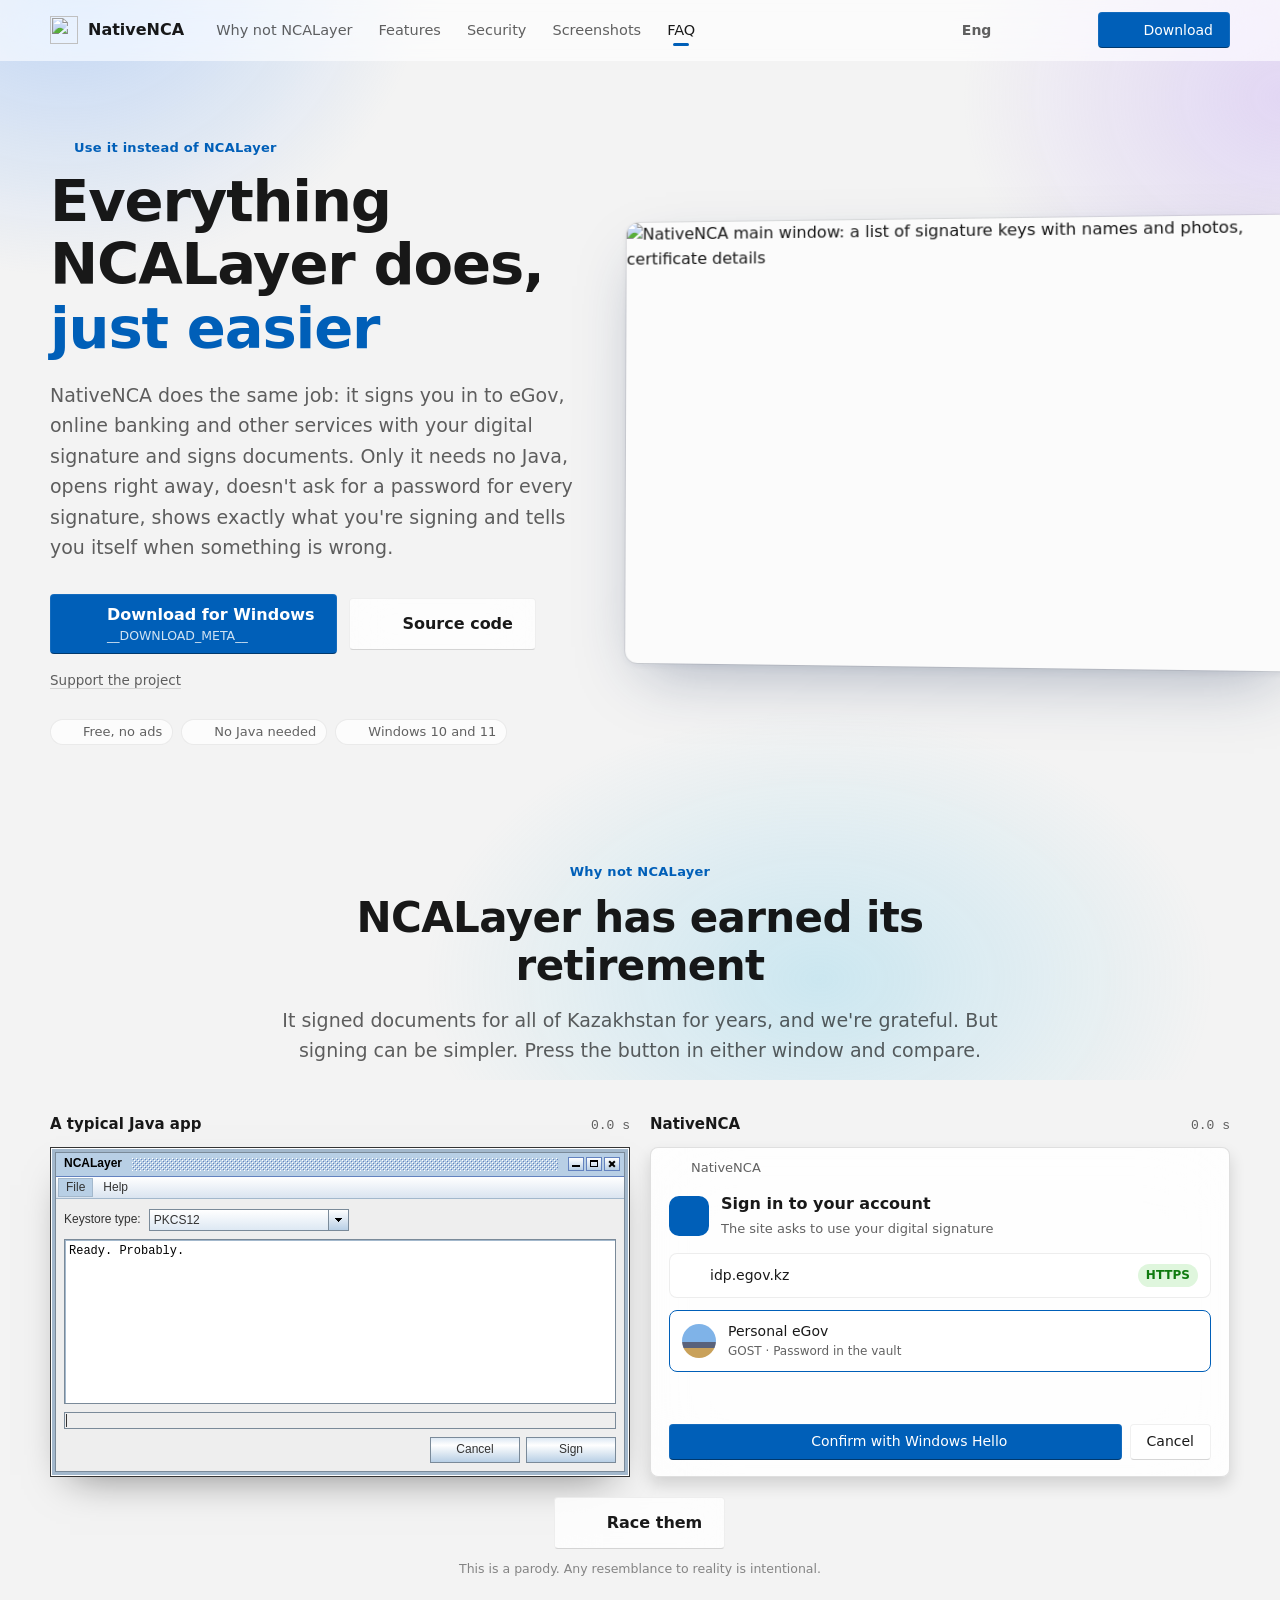
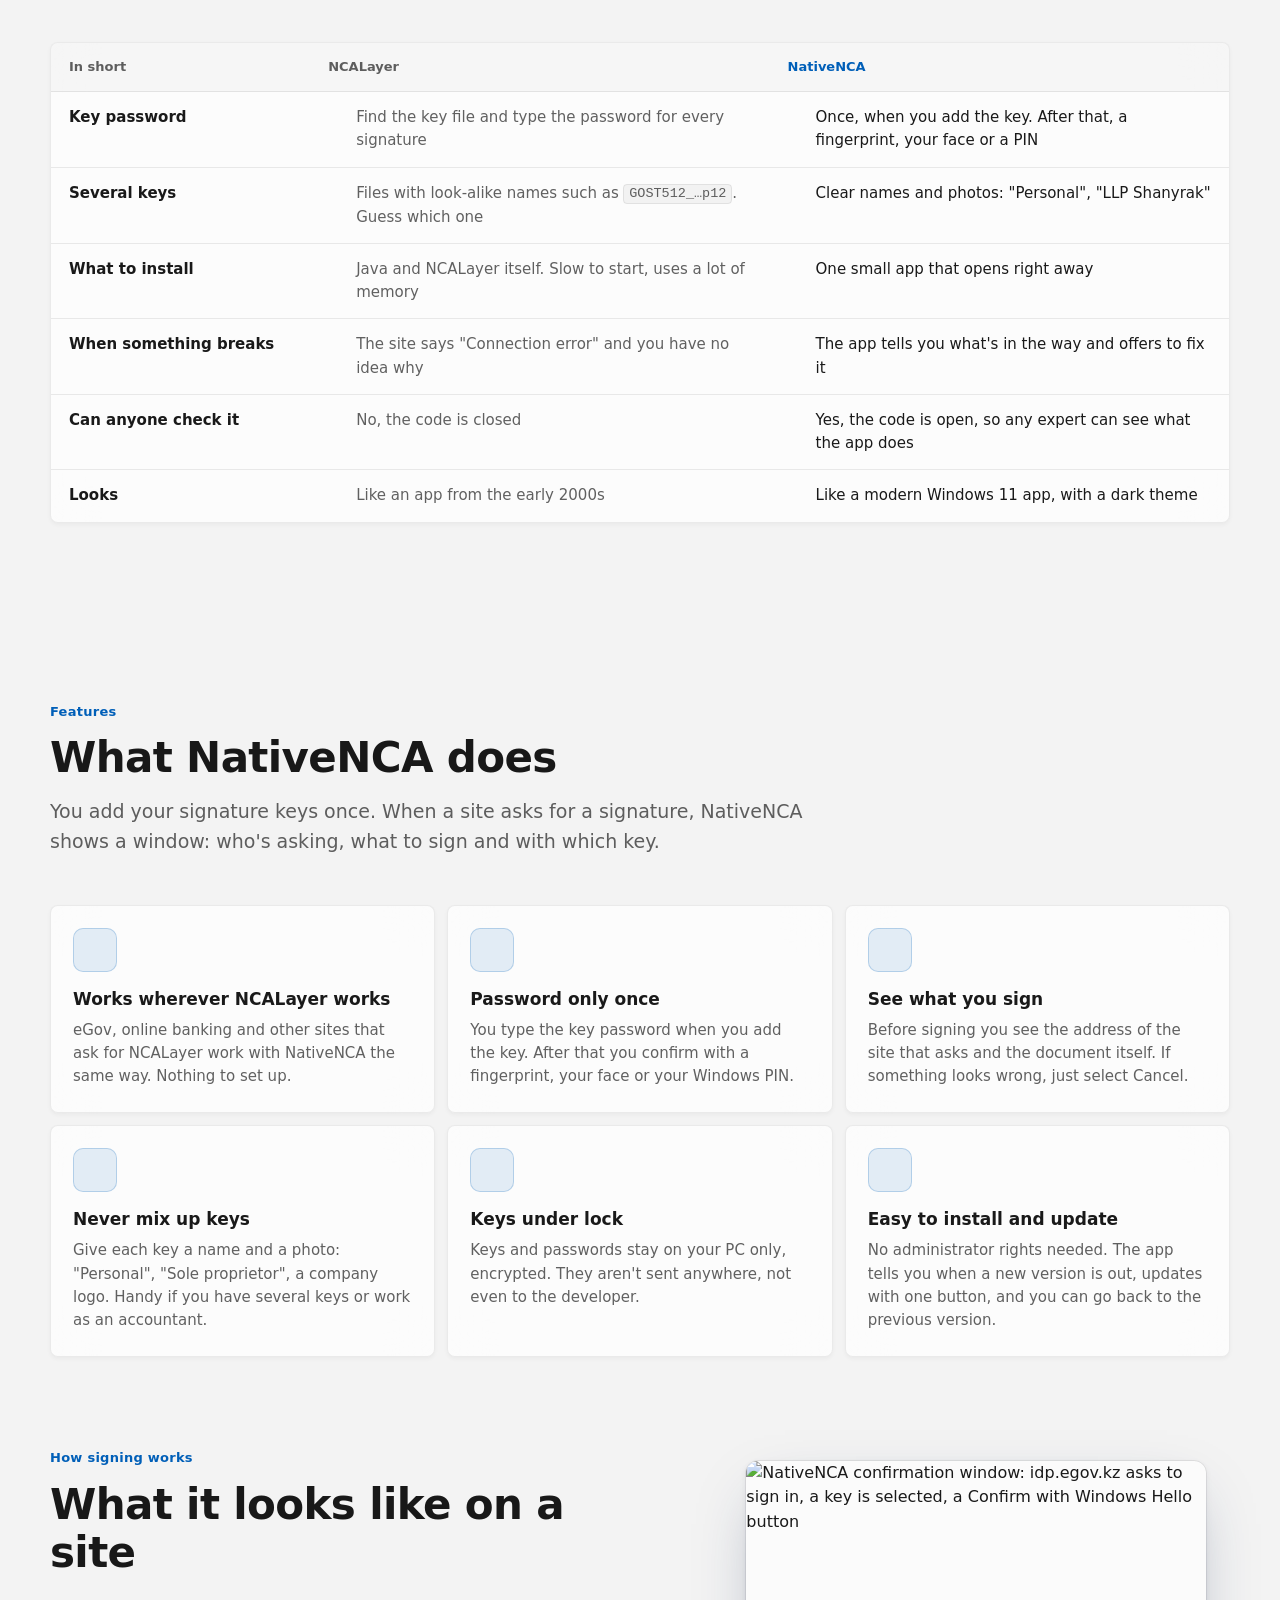
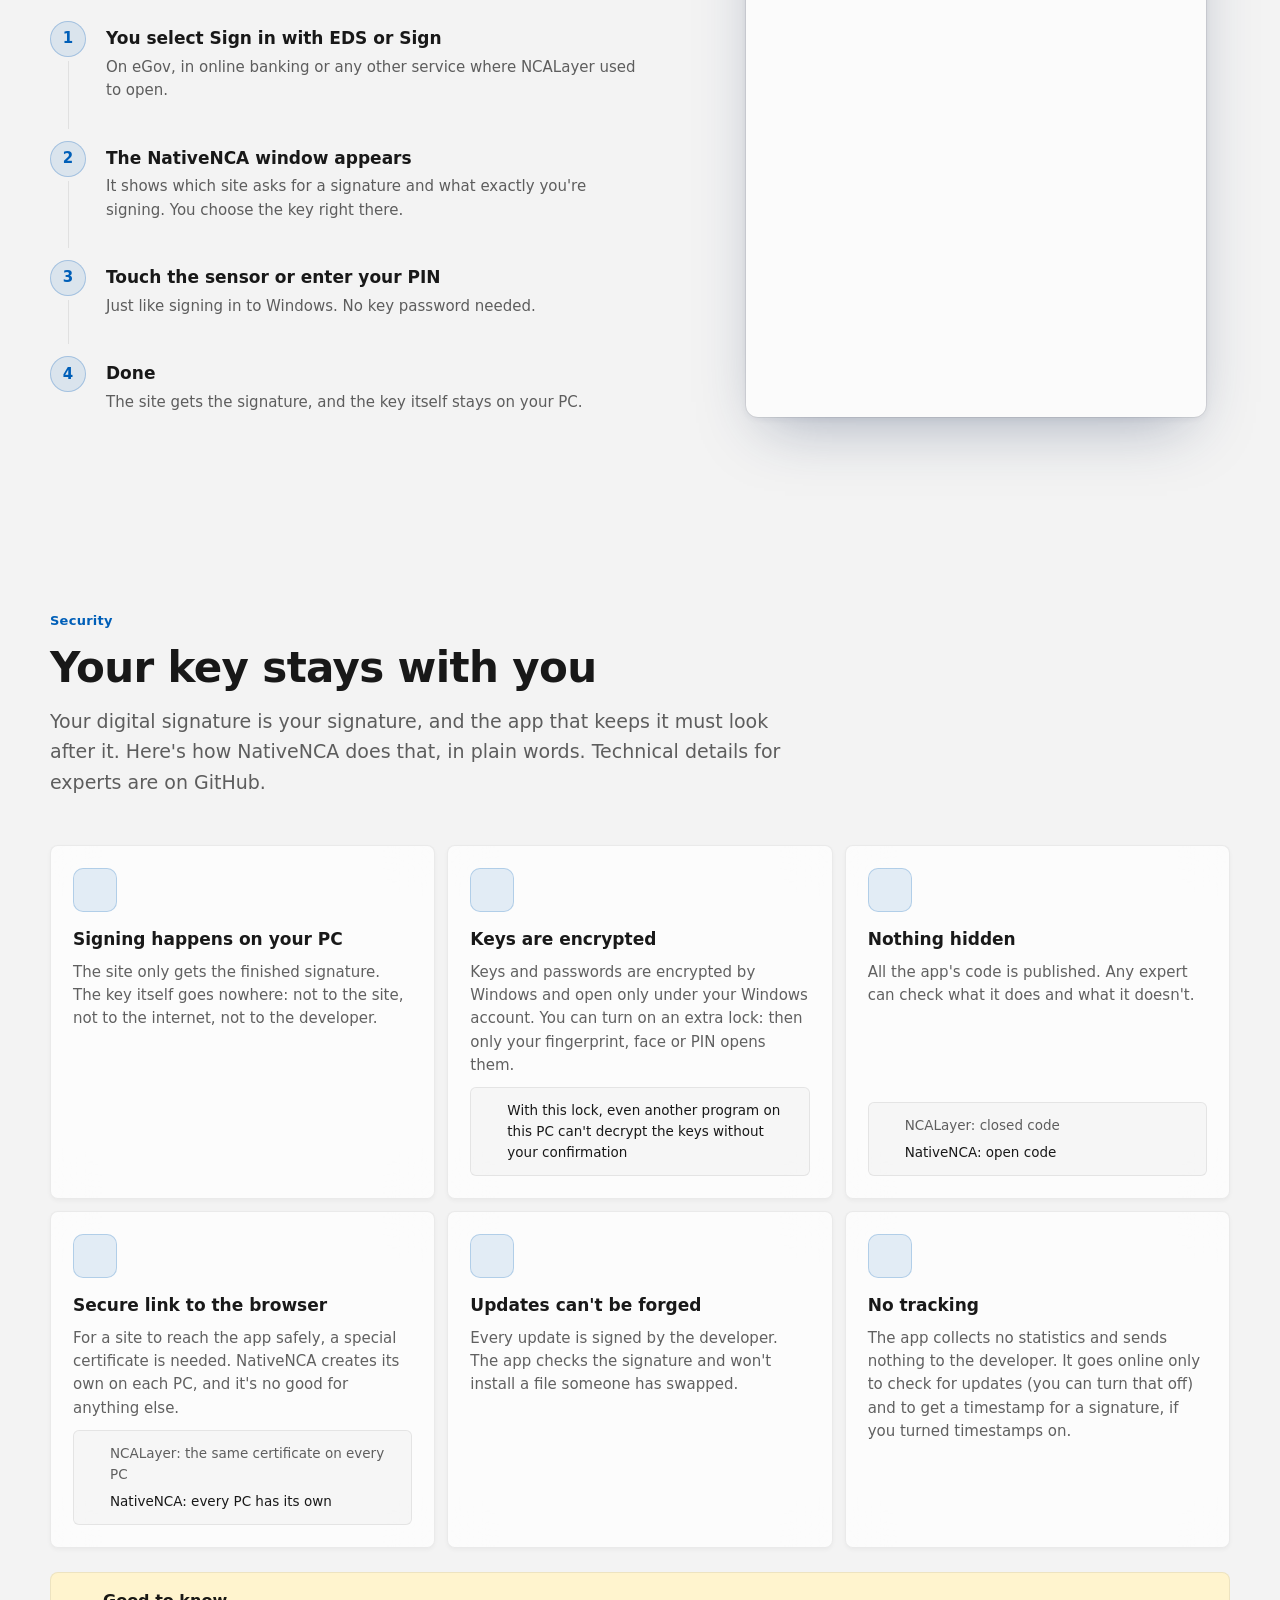
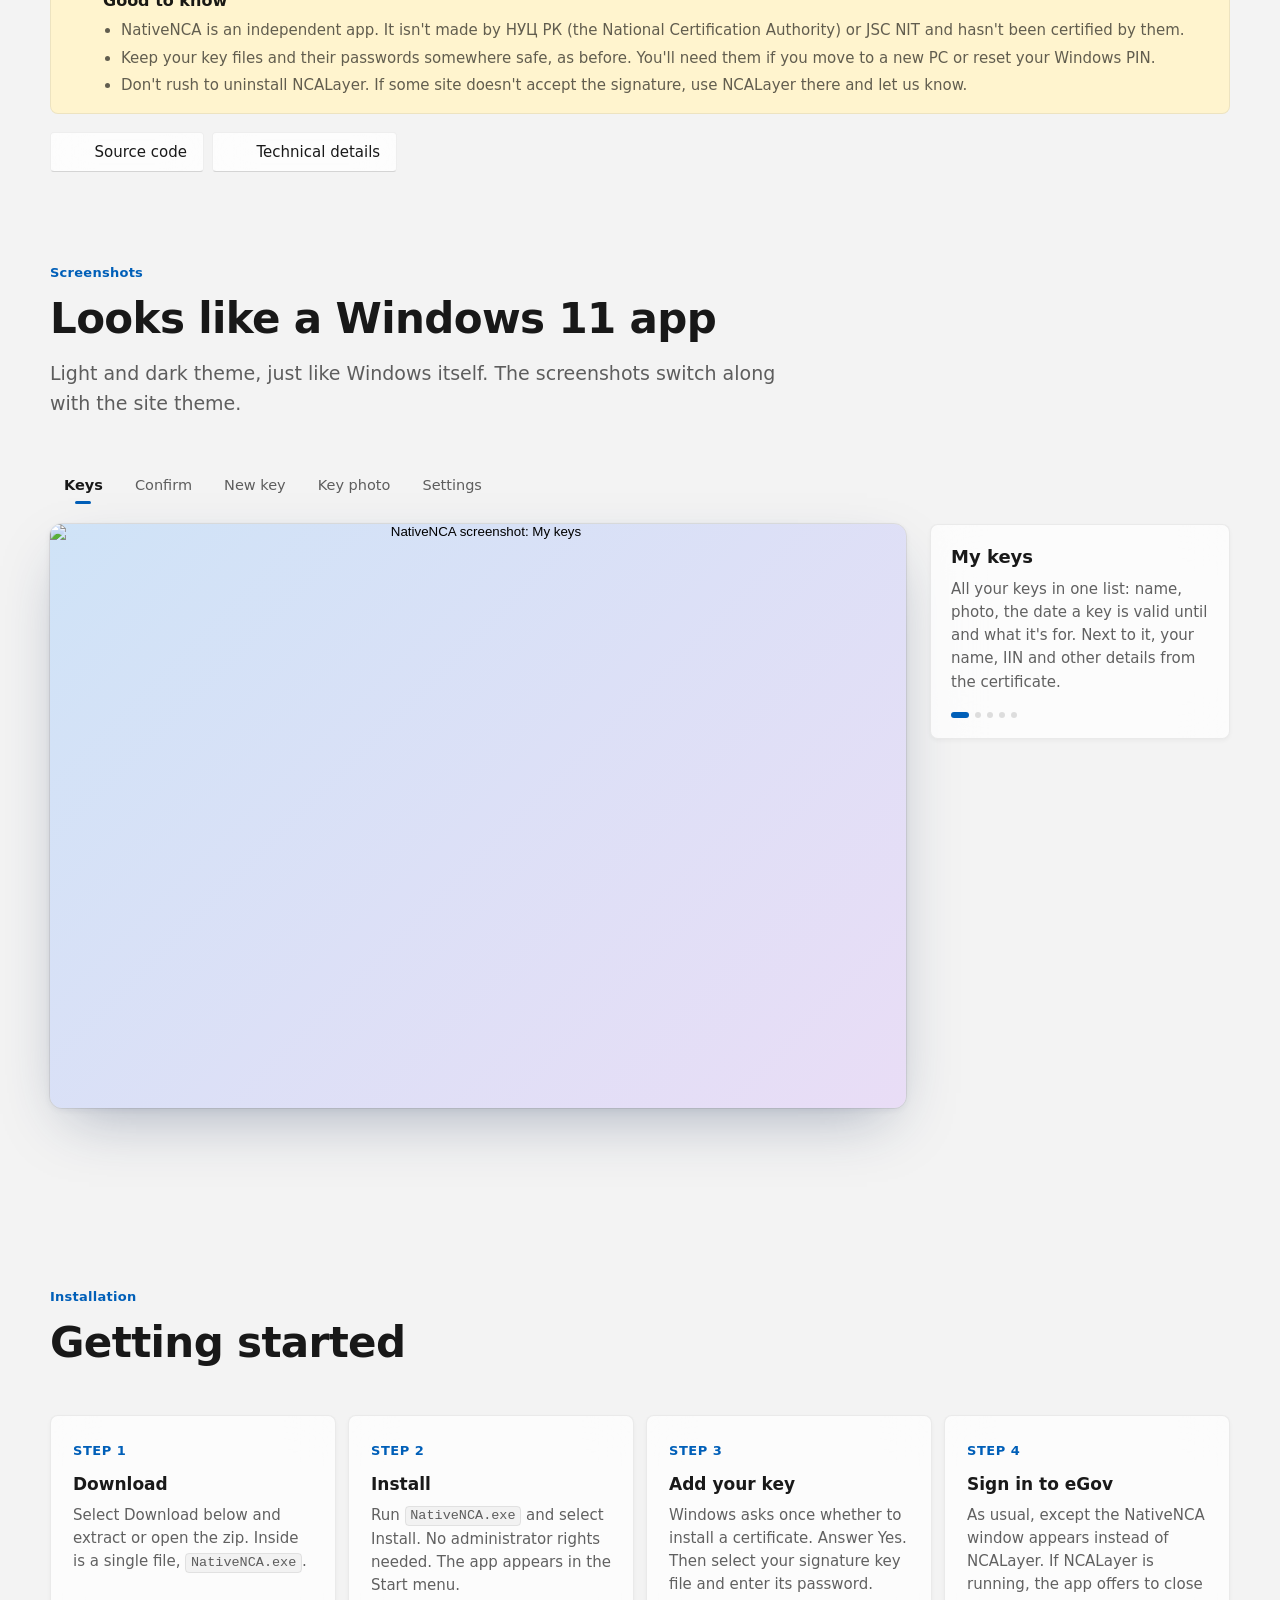
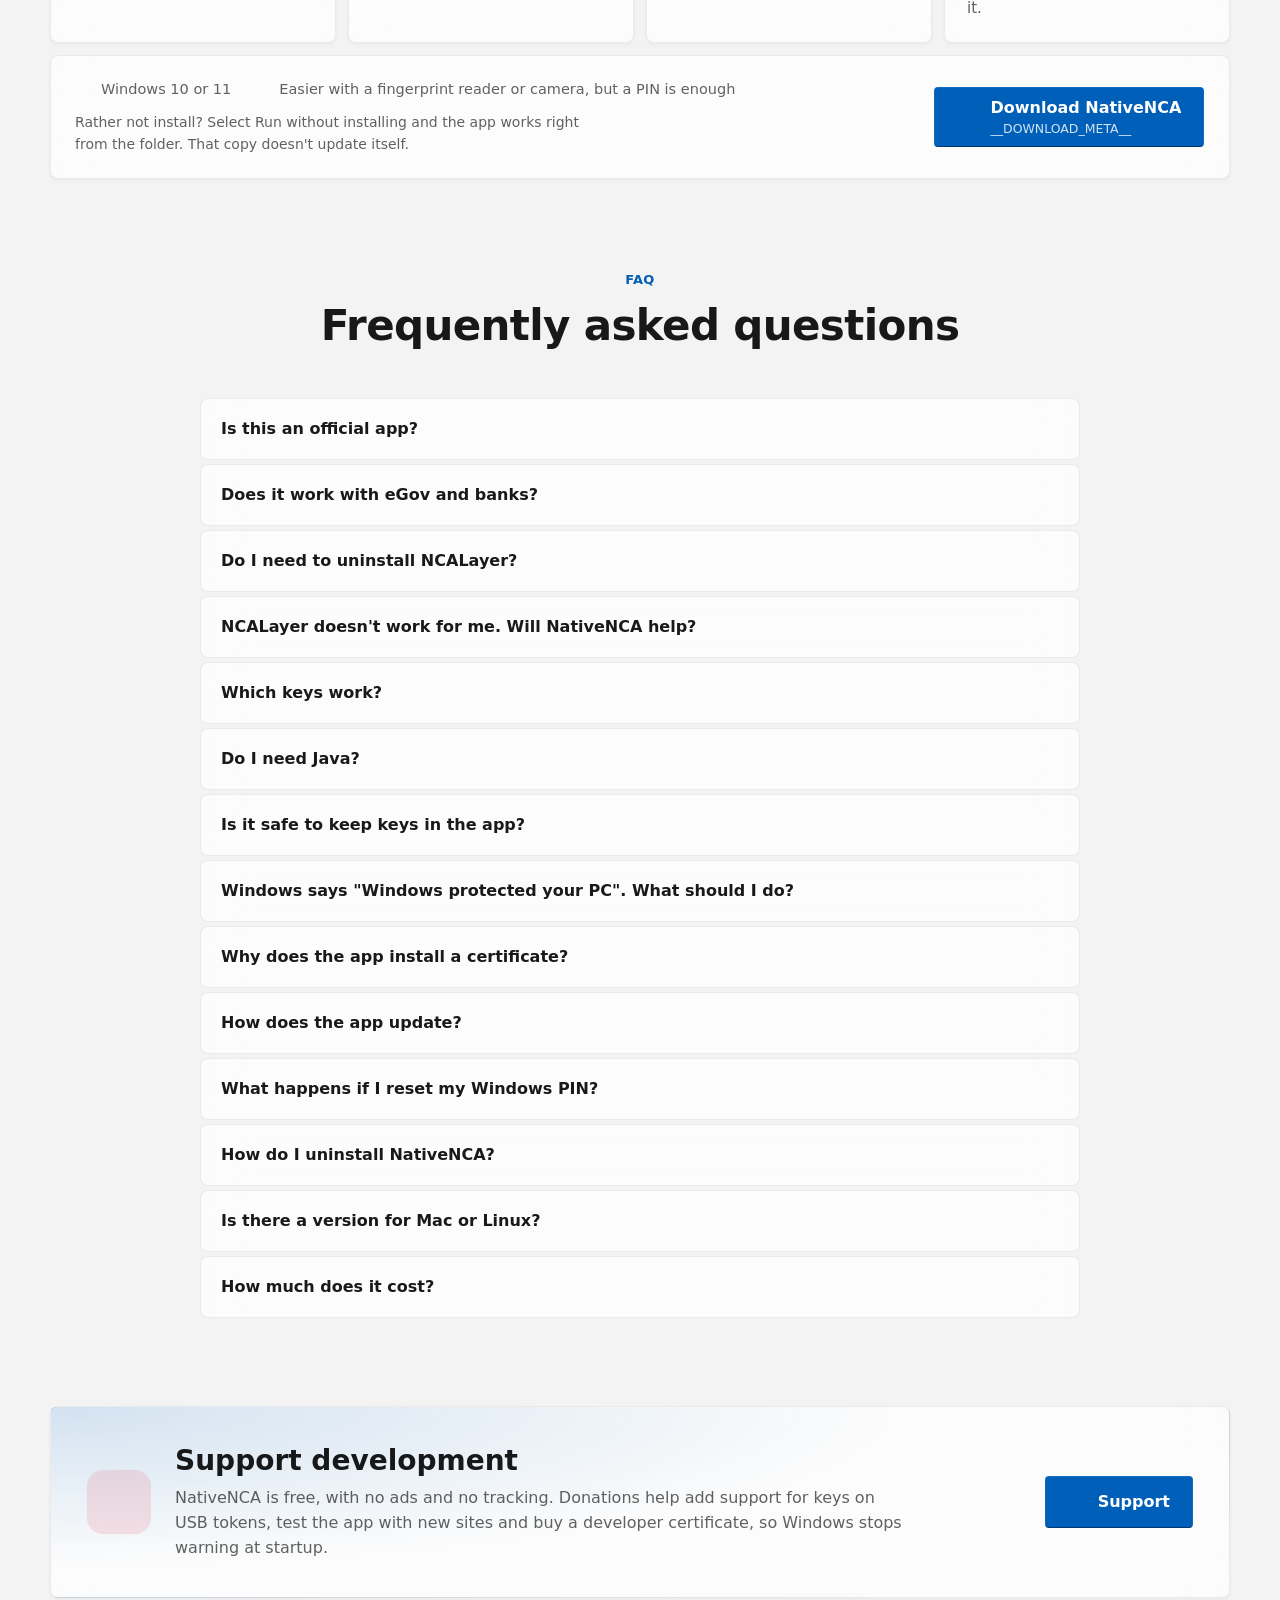
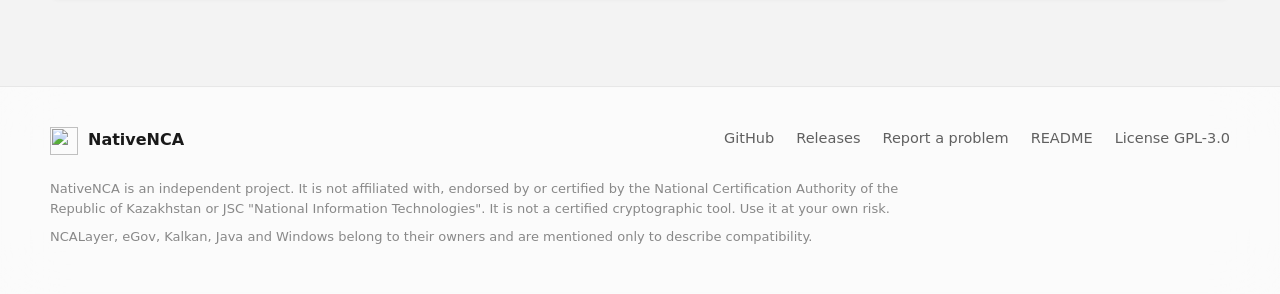
==== commit 94e39cdf: "Site: add "Open archive" option in download texts" ====
--- a/site/en/index.html
+++ b/site/en/index.html
@@ -20,8 +20,8 @@
 })();
 </script>
 <style>html.oss-in{background:#000;overflow:hidden}html.oss-in body{visibility:hidden}</style>
-<title>NativeNCA — a modern Windows-native alternative to NCALayer</title>
-<meta name="description" content="A digital signature app built from scratch: a modern interface, speed, and an encrypted key vault. Fully compatible with the NCALayer protocol.">
+<title>NativeNCA — a modern alternative to NCALayer</title>
+<meta name="description" content="NativeNCA — a digital signature app built from scratch: a modern interface, speed, and an encrypted key vault. Fully compatible with the NCALayer protocol.">
 <link rel="canonical" href="__SITE_URL__en/">
 <link rel="alternate" hreflang="ru" href="__SITE_URL__">
 <link rel="alternate" hreflang="en" href="__SITE_URL__en/">
@@ -31,6 +31,7 @@
 <meta name="theme-color" content="#f3f3f3" media="(prefers-color-scheme: light)">
 <meta name="theme-color" content="#14171c" media="(prefers-color-scheme: dark)">
 <meta name="color-scheme" content="light dark">
+<meta name="darkreader-lock">
 <meta name="application-name" content="NativeNCA">
 <meta name="author" content="DonnerTechDev">
 
@@ -41,7 +42,7 @@
 <meta property="og:locale:alternate" content="kk_KZ">
 <meta property="og:url" content="__SITE_URL__en/">
 <meta property="og:title" content="NativeNCA — a modern Windows-native alternative to NCALayer">
-<meta property="og:description" content="A digital signature app built from scratch: a modern interface, speed, and an encrypted key vault. Fully compatible with the NCALayer protocol. Open source, GPL-3.0.">
+<meta property="og:description" content="NativeNCA — a digital signature app built from scratch: a modern interface, speed, and an encrypted key vault. Fully compatible with the NCALayer protocol. Open source, GPL-3.0.">
 <meta property="og:image" content="__SITE_URL__og-en.png">
 <meta property="og:image:width" content="1200">
 <meta property="og:image:height" content="630">
@@ -171,7 +172,7 @@
       </div>
       <div class="hero-sub">
         <span data-dl-alt hidden></span>
-        <a href="#donate">Support the project</a>
+        <a href="#donate" data-donate>Support the project</a>
       </div>
 
       <div class="hero-facts">
@@ -280,7 +281,7 @@
 <!-- ============ FEATURES ============ -->
 <section class="section" id="features">
   <div class="wrap">
-    <div class="section-head reveal">
+    <div class="section-head reveal" data-nosnippet>
       <p class="eyebrow">Features</p>
       <h2 class="title-lg">What NativeNCA does</h2>
       <p class="lead">You add your signature keys once. When a site asks for a signature, NativeNCA shows a window: who's asking, what to sign and with which key.</p>
@@ -457,7 +458,7 @@
       <h2 class="title-lg">Getting started</h2>
     </div>
     <div class="start-grid">
-      <div class="card start-step reveal"><span class="num">STEP 1</span><h3>Download</h3><p>Select Download below and extract the zip. Inside is a single file, <code>NativeNCA.exe</code>.</p></div>
+      <div class="card start-step reveal"><span class="num">STEP 1</span><h3>Download</h3><p>Select Download below and extract or open the zip. Inside is a single file, <code>NativeNCA.exe</code>.</p></div>
       <div class="card start-step reveal"><span class="num">STEP 2</span><h3>Install</h3><p>Run <code>NativeNCA.exe</code> and select Install. No administrator rights needed. The app appears in the Start menu.</p></div>
       <div class="card start-step reveal"><span class="num">STEP 3</span><h3>Add your key</h3><p>Windows asks once whether to install a certificate. Answer Yes. Then select your signature key file and enter its password.</p></div>
       <div class="card start-step reveal"><span class="num">STEP 4</span><h3>Sign in to eGov</h3><p>As usual, except the NativeNCA window appears instead of NCALayer. If NCALayer is running, the app offers to close it.</p></div>
@@ -551,7 +552,7 @@
 </section>
 
 <!-- ============ DONATE ============ -->
-<section class="section" id="donate" style="padding-top: 0">
+<section class="section" id="donate-section" style="padding-top: 0">
   <div class="wrap">
     <div class="card donate reveal">
       <span class="heart"><svg class="icon" aria-hidden="true"><use href="#i-heart-fill"/></svg></span>
@@ -587,10 +588,37 @@
   </div>
 </footer>
 
-<dialog id="donate-dialog" aria-labelledby="donate-title">
+<dialog id="donate-dialog" aria-labelledby="donate-title" closedby="any">
   <div class="dlg-body">
     <h2 id="donate-title">Support NativeNCA</h2>
-    <p>Thank you! Choose whatever works for you.</p>
+    <p>Thank you! Any amount helps the project grow.</p>
+
+    <div class="donate-phone-card">
+      <div class="donate-phone-head">
+        <span class="donate-phone-label" id="donate-phone-title">
+          <svg class="icon" aria-hidden="true"><use href="#i-heart"/></svg>
+          Transfer by phone number
+        </span>
+        <div class="donate-banks" aria-label="Supported banks">
+          <span class="bank-chip bank-kaspi">Kaspi</span>
+          <span class="bank-chip bank-freedom">Freedom</span>
+          <span class="bank-chip bank-bcc">BCC</span>
+        </div>
+      </div>
+
+      <div class="donate-phone-display">
+        <span class="donate-phone-num" id="donate-phone-num">+7 700 107 95 15</span>
+        <button class="btn btn-subtle donate-copy-btn" type="button" id="donate-copy-phone" aria-label="Copy phone number">
+          <svg class="icon" aria-hidden="true"><use href="#i-copy"/></svg>
+          <span class="copy-text">Copy</span>
+        </button>
+      </div>
+
+      <p class="donate-phone-hint" id="donate-phone-hint">Works in Kaspi, Freedom, BCC and other banking apps</p>
+      <div class="donate-recipient" id="donate-recipient">Recipient: <b id="donate-recipient-name">Ярослав П.</b></div>
+    </div>
+
+    <div class="donate-other-title" id="donate-other-title">Other methods</div>
     <div class="donate-list" id="donate-list"></div>
   </div>
   <div class="dlg-footer">
@@ -607,7 +635,7 @@
   <svg class="icon" aria-hidden="true"><use href="#i-download"/></svg>
   <div>
     <b>Download started</b>
-    <p>Extract the zip, run <code>NativeNCA.exe</code> and select Install. If Windows shows a warning, select More info and Run anyway.</p>
+    <p>Extract or open the zip, run <code>NativeNCA.exe</code> and select Install. If Windows shows a warning, select More info and Run anyway.</p>
   </div>
   <button class="btn btn-subtle btn-icon" type="button" id="toast-close" aria-label="Close"><svg class="icon" aria-hidden="true"><use href="#i-dismiss"/></svg></button>
 </div>
--- a/site/assets/site.css
+++ b/site/assets/site.css
@@ -813,7 +813,14 @@
   box-shadow: var(--shadow-dialog);
   width: min(100% - 32px, 480px);
 }
-dialog::backdrop { background: rgba(0, 0, 0, .3); }
+dialog:modal {
+  overscroll-behavior: contain;
+}
+dialog::backdrop {
+  background: rgba(0, 0, 0, .3);
+  overflow: hidden;
+  overscroll-behavior: contain;
+}
 :root[data-theme="dark"] dialog::backdrop { background: rgba(0, 0, 0, .5); }
 dialog[open] { animation: dialogIn .25s var(--ease); }
 @keyframes dialogIn { from { opacity: 0; transform: scale(1.05); } }
@@ -834,6 +841,145 @@
 .donate-item small { display: block; color: var(--text-2); font-size: 13px; }
 .donate-item .icon:last-child { margin-left: auto; color: var(--text-3); width: 16px; height: 16px; }
 
+/* ---------- Phone transfer card in donate dialog ---------- */
+.donate-phone-card {
+  background: var(--card);
+  border: 1px solid var(--stroke);
+  border-radius: var(--r-card);
+  padding: 18px 20px;
+  margin-bottom: 20px;
+  box-shadow: 0 4px 16px rgba(0, 0, 0, 0.04);
+}
+.donate-phone-head {
+  display: flex;
+  align-items: center;
+  justify-content: space-between;
+  flex-wrap: wrap;
+  gap: 10px;
+  margin-bottom: 14px;
+}
+.donate-phone-label {
+  display: flex;
+  align-items: center;
+  gap: 8px;
+  font-size: 13.5px;
+  font-weight: 600;
+  color: var(--text);
+}
+.donate-phone-label .icon {
+  width: 16px;
+  height: 16px;
+  color: #f14635;
+}
+.donate-banks {
+  display: flex;
+  gap: 6px;
+  align-items: center;
+}
+.bank-chip {
+  display: inline-flex;
+  align-items: center;
+  gap: 5px;
+  padding: 3px 9px;
+  border-radius: 6px;
+  font-size: 11.5px;
+  font-weight: 700;
+  letter-spacing: 0.01em;
+}
+.bank-kaspi {
+  background: rgba(241, 70, 53, 0.12);
+  color: #f14635;
+}
+.bank-kaspi::before { background: #f14635; }
+
+.bank-freedom {
+  background: rgba(0, 163, 137, 0.12);
+  color: #00a389;
+}
+.bank-freedom::before { background: #00a389; }
+
+.bank-bcc {
+  background: rgba(0, 168, 89, 0.12);
+  color: #00a859;
+}
+.bank-bcc::before { background: #00a859; }
+
+.donate-phone-display {
+  display: flex;
+  align-items: center;
+  justify-content: space-between;
+  gap: 12px;
+  background: var(--bg);
+  border: 1px solid var(--stroke-strong);
+  border-radius: var(--r-ctrl);
+  padding: 10px 14px;
+  transition: border-color .15s;
+}
+.donate-phone-display:hover {
+  border-color: #f14635;
+}
+.donate-phone-num {
+  font-family: var(--font-mono, "SF Mono", Consolas, "Cascadia Code", monospace);
+  font-size: 19px;
+  font-weight: 700;
+  letter-spacing: 0.04em;
+  color: var(--text);
+}
+@media (max-width: 440px) {
+  .donate-phone-num { font-size: 16px; }
+  .donate-phone-display { padding: 8px 10px; }
+}
+.donate-copy-btn {
+  display: inline-flex;
+  align-items: center;
+  gap: 7px;
+  font-size: 13px;
+  font-weight: 600;
+  padding: 7px 14px;
+  --h: 36px;
+  min-height: 36px;
+  cursor: pointer;
+  border-radius: var(--r-ctrl);
+  border: 1px solid var(--stroke-strong);
+  background: var(--card);
+  color: var(--text);
+  box-shadow: 0 1px 3px rgba(0, 0, 0, 0.05);
+  transition: all .15s ease;
+  white-space: nowrap;
+}
+.donate-copy-btn:hover {
+  background: var(--card-hover);
+}
+.donate-copy-btn .icon {
+  width: 15px;
+  height: 15px;
+}
+.donate-copy-btn.copied {
+  background: rgba(0, 168, 89, 0.15);
+  color: #00a859;
+  border-color: rgba(0, 168, 89, 0.35);
+}
+.donate-phone-hint {
+  margin-top: 10px;
+  font-size: 12.5px;
+  color: var(--text-2);
+  line-height: 1.4;
+}
+.donate-recipient {
+  margin-top: 6px;
+  font-size: 12px;
+  color: var(--text-3);
+}
+.donate-recipient b {
+  color: var(--text-2);
+}
+.donate-other-title {
+  font-size: 12.5px;
+  font-weight: 600;
+  color: var(--text-2);
+  margin-bottom: 8px;
+}
+
 /* Lightbox */
 dialog.lightbox { width: min(100% - 32px, 1400px); background: transparent; border: 0; box-shadow: none; overflow: visible; }
 dialog.lightbox img { width: 100%; max-height: 88vh; object-fit: contain; border-radius: var(--r-big); box-shadow: var(--shadow-dialog); }
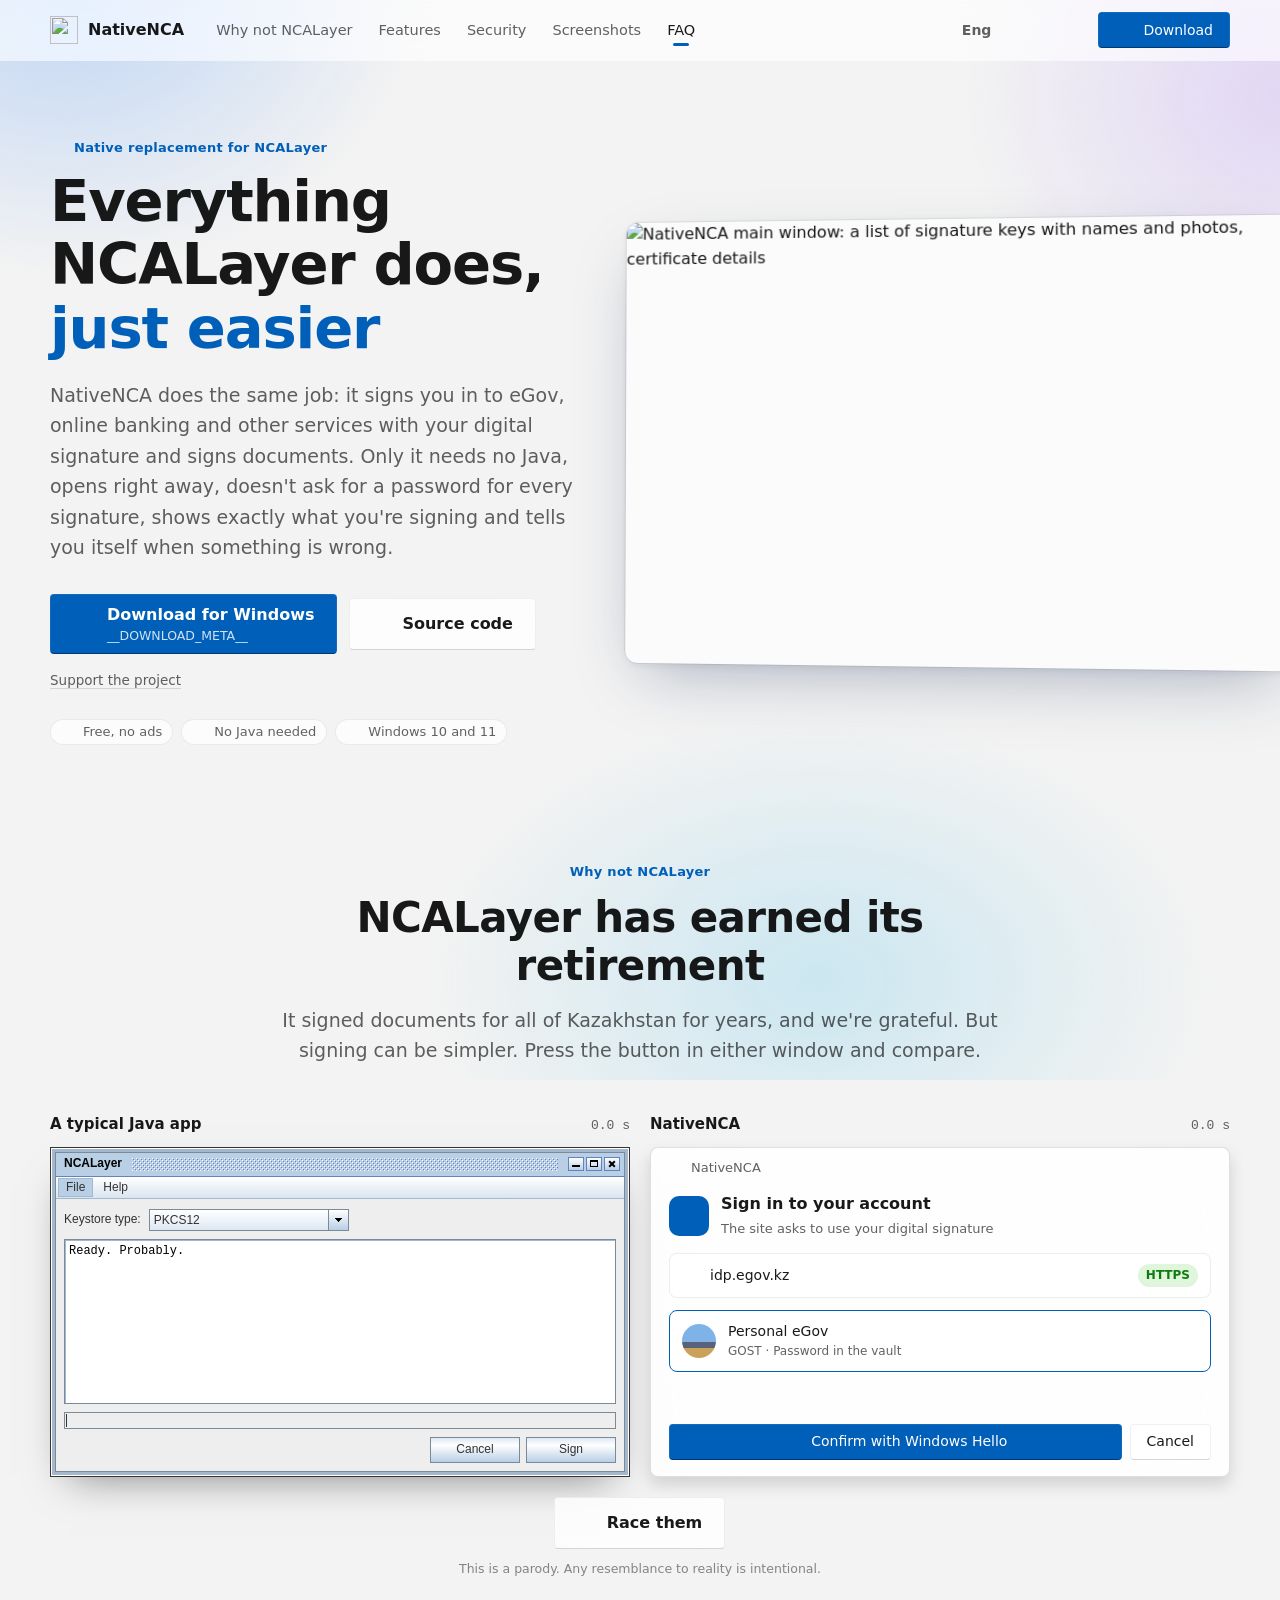
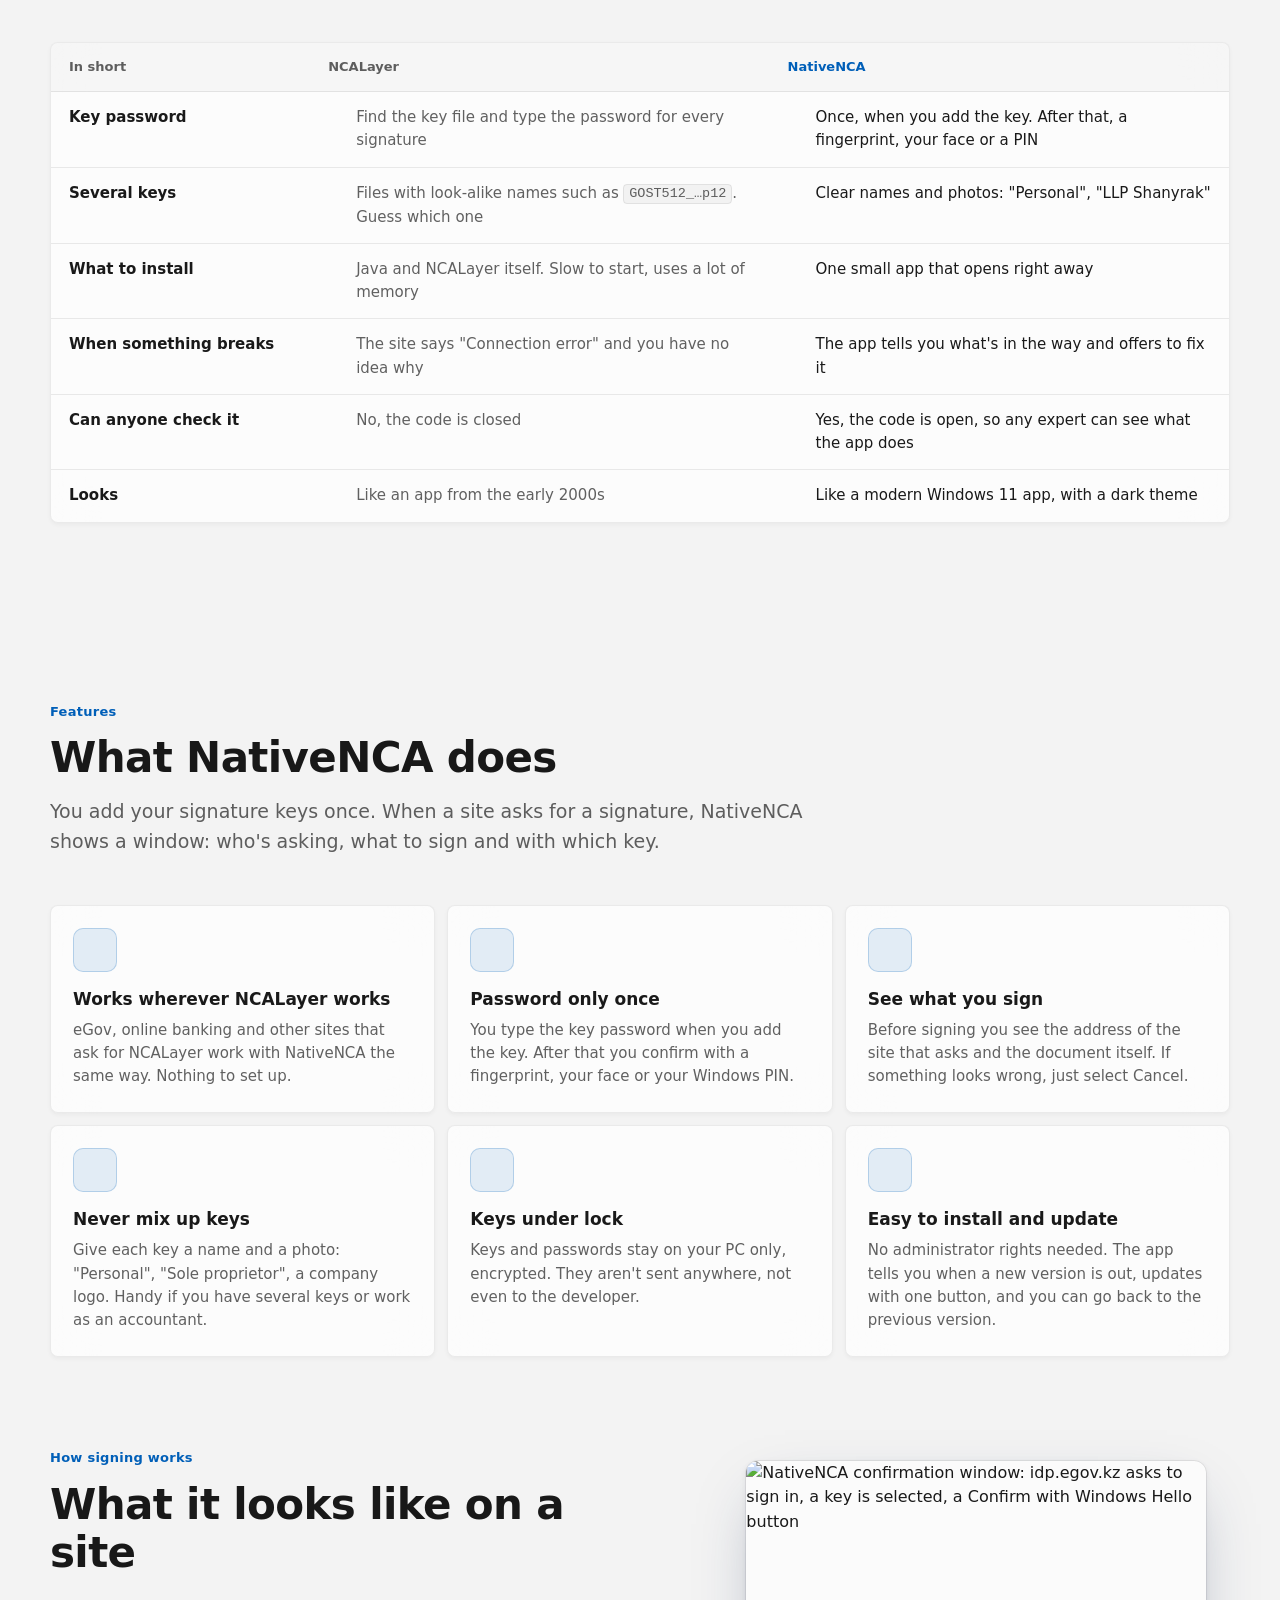
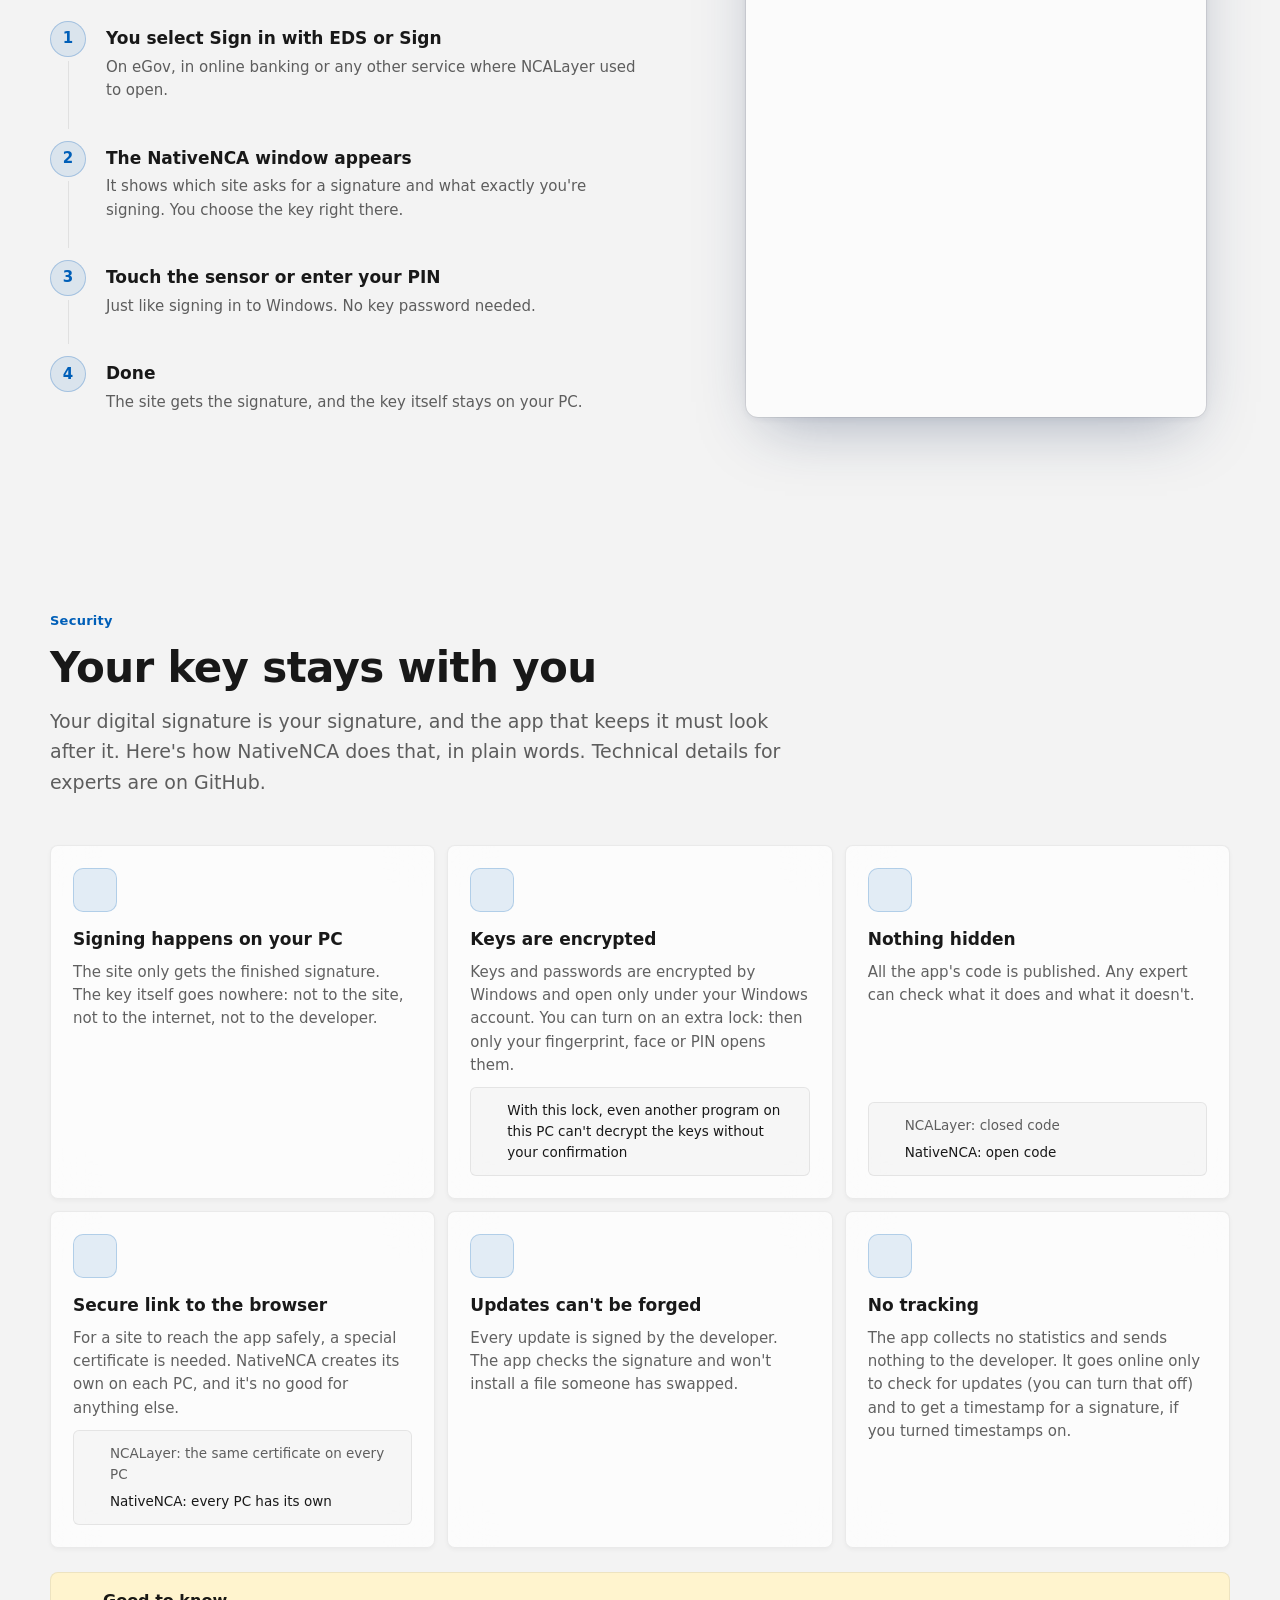
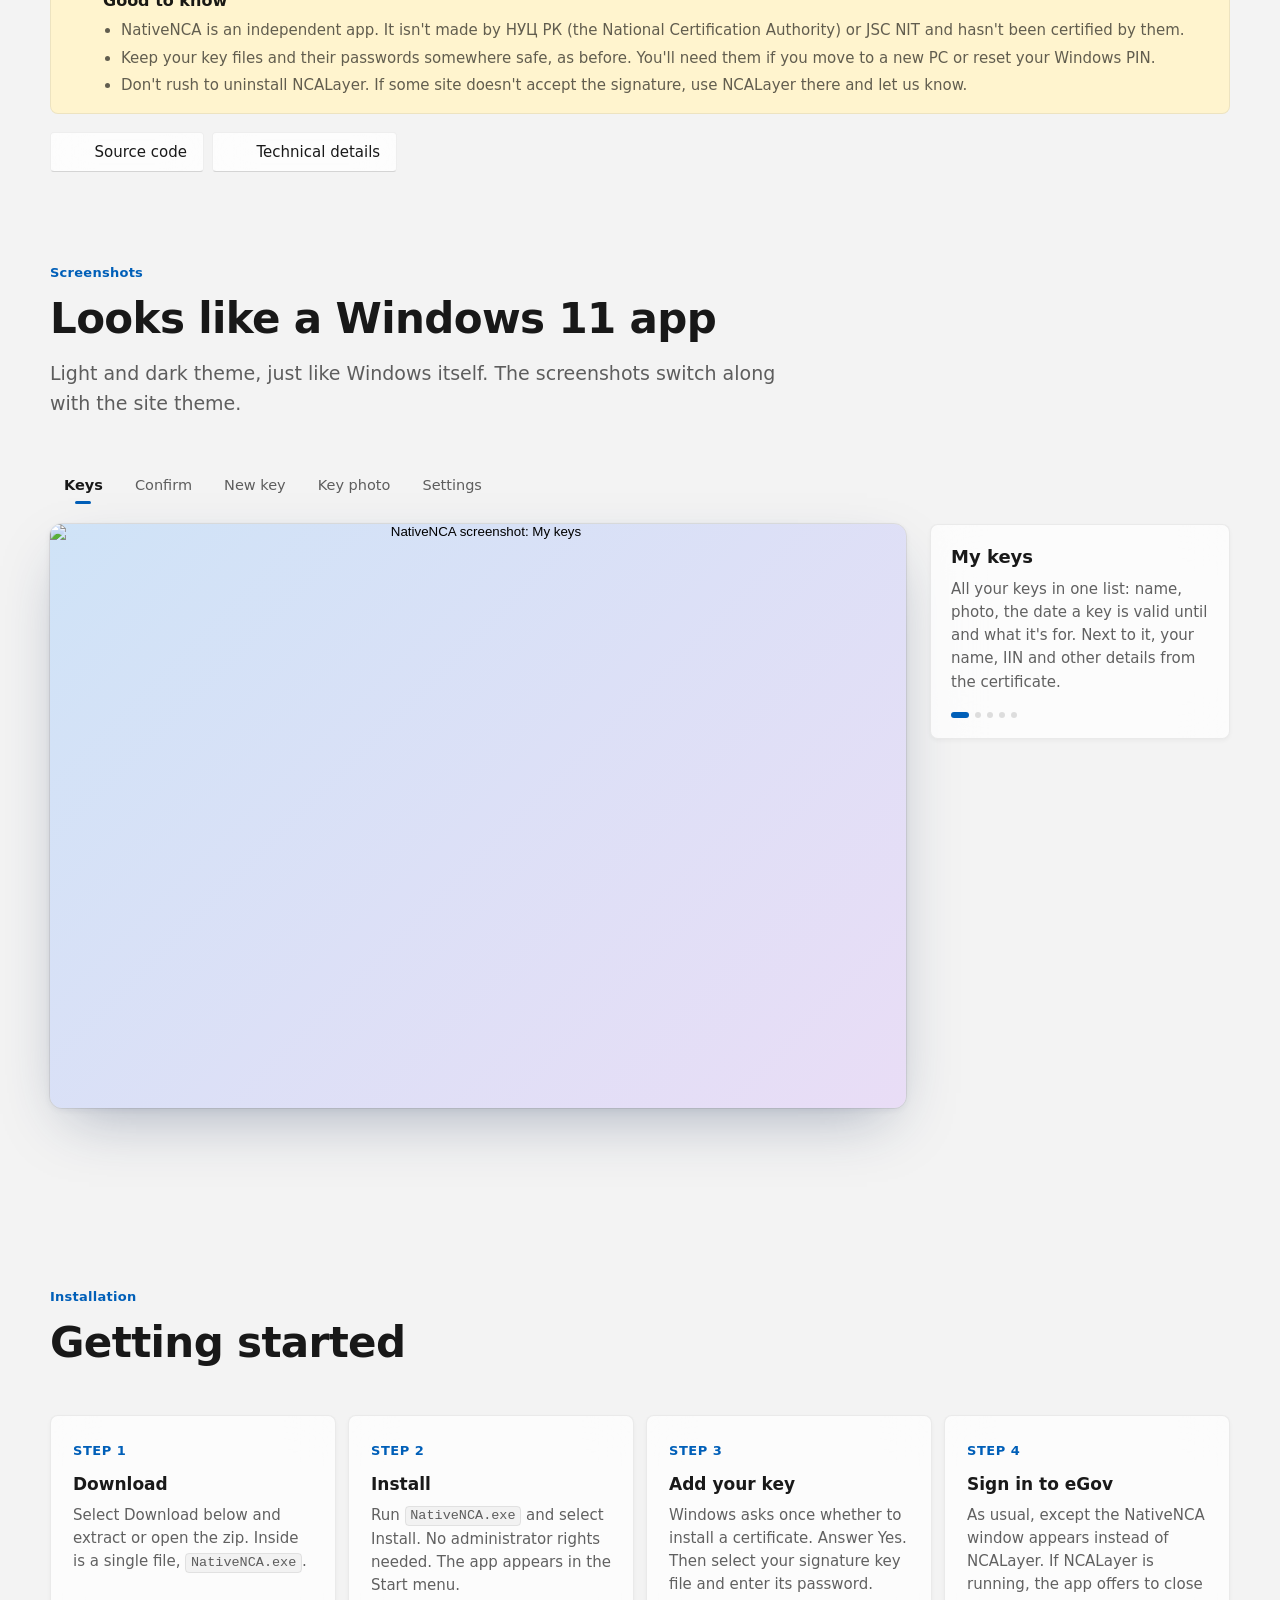
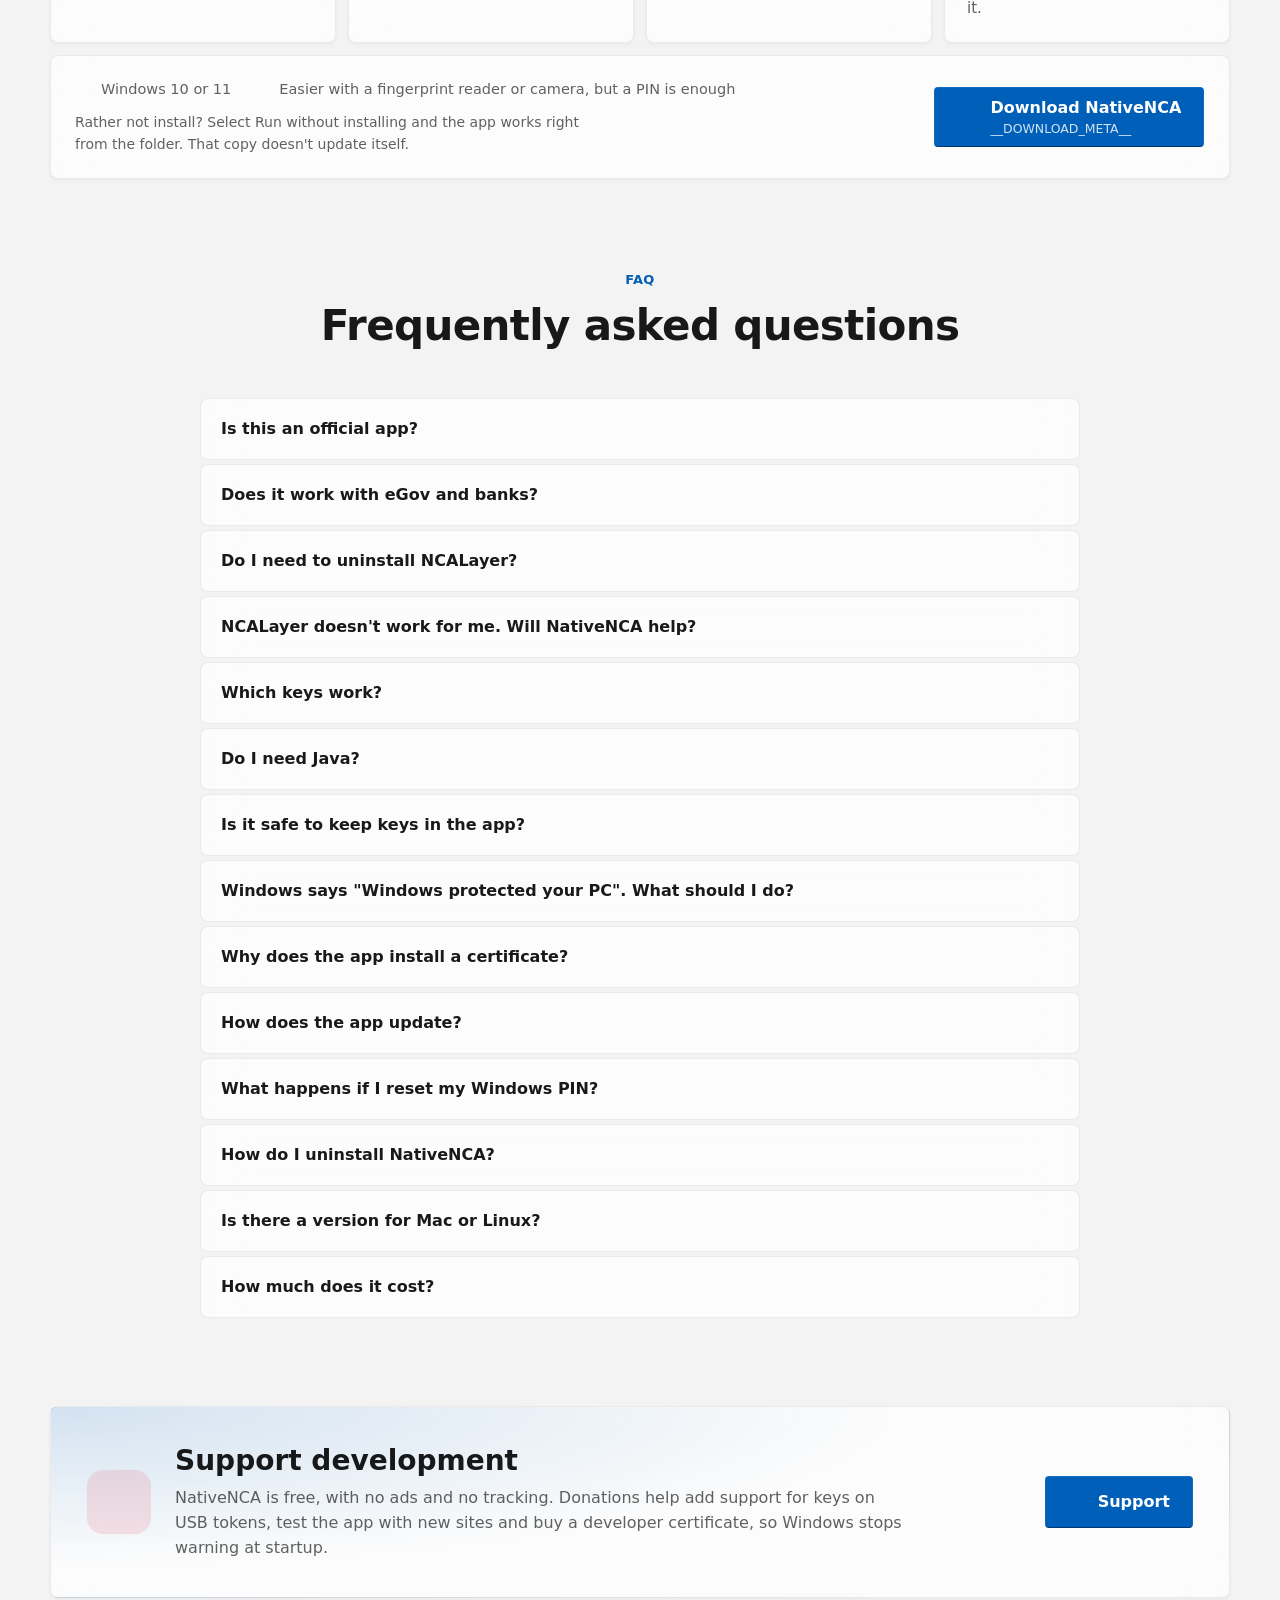
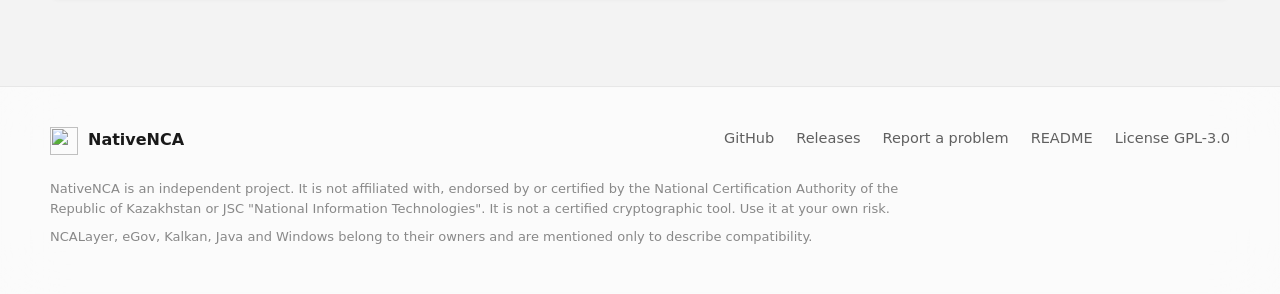
==== commit 3a4a2e22: "Site: change chip text in the intro" ====
--- a/site/en/index.html
+++ b/site/en/index.html
@@ -152,7 +152,7 @@
   <div class="wrap hero-grid">
     <div>
       <h1 class="hero-title">
-        <span class="eyebrow"><svg class="icon" aria-hidden="true" style="width:16px;height:16px"><use href="#i-shield-keyhole"/></svg>Use it instead of NCALayer</span>
+        <span class="eyebrow"><svg class="icon" aria-hidden="true" style="width:16px;height:16px"><use href="#i-shield-keyhole"/></svg>Native replacement for NCALayer</span>
         <span class="display">Everything NCALayer does, <em>just easier</em></span>
       </h1>
       <p class="lead">NativeNCA does the same job: it signs you in to eGov, online banking and other services with your digital signature and signs documents. Only it needs no Java, opens right away, doesn't ask for a password for every signature, shows exactly what you're signing and tells you itself when something is wrong.</p>
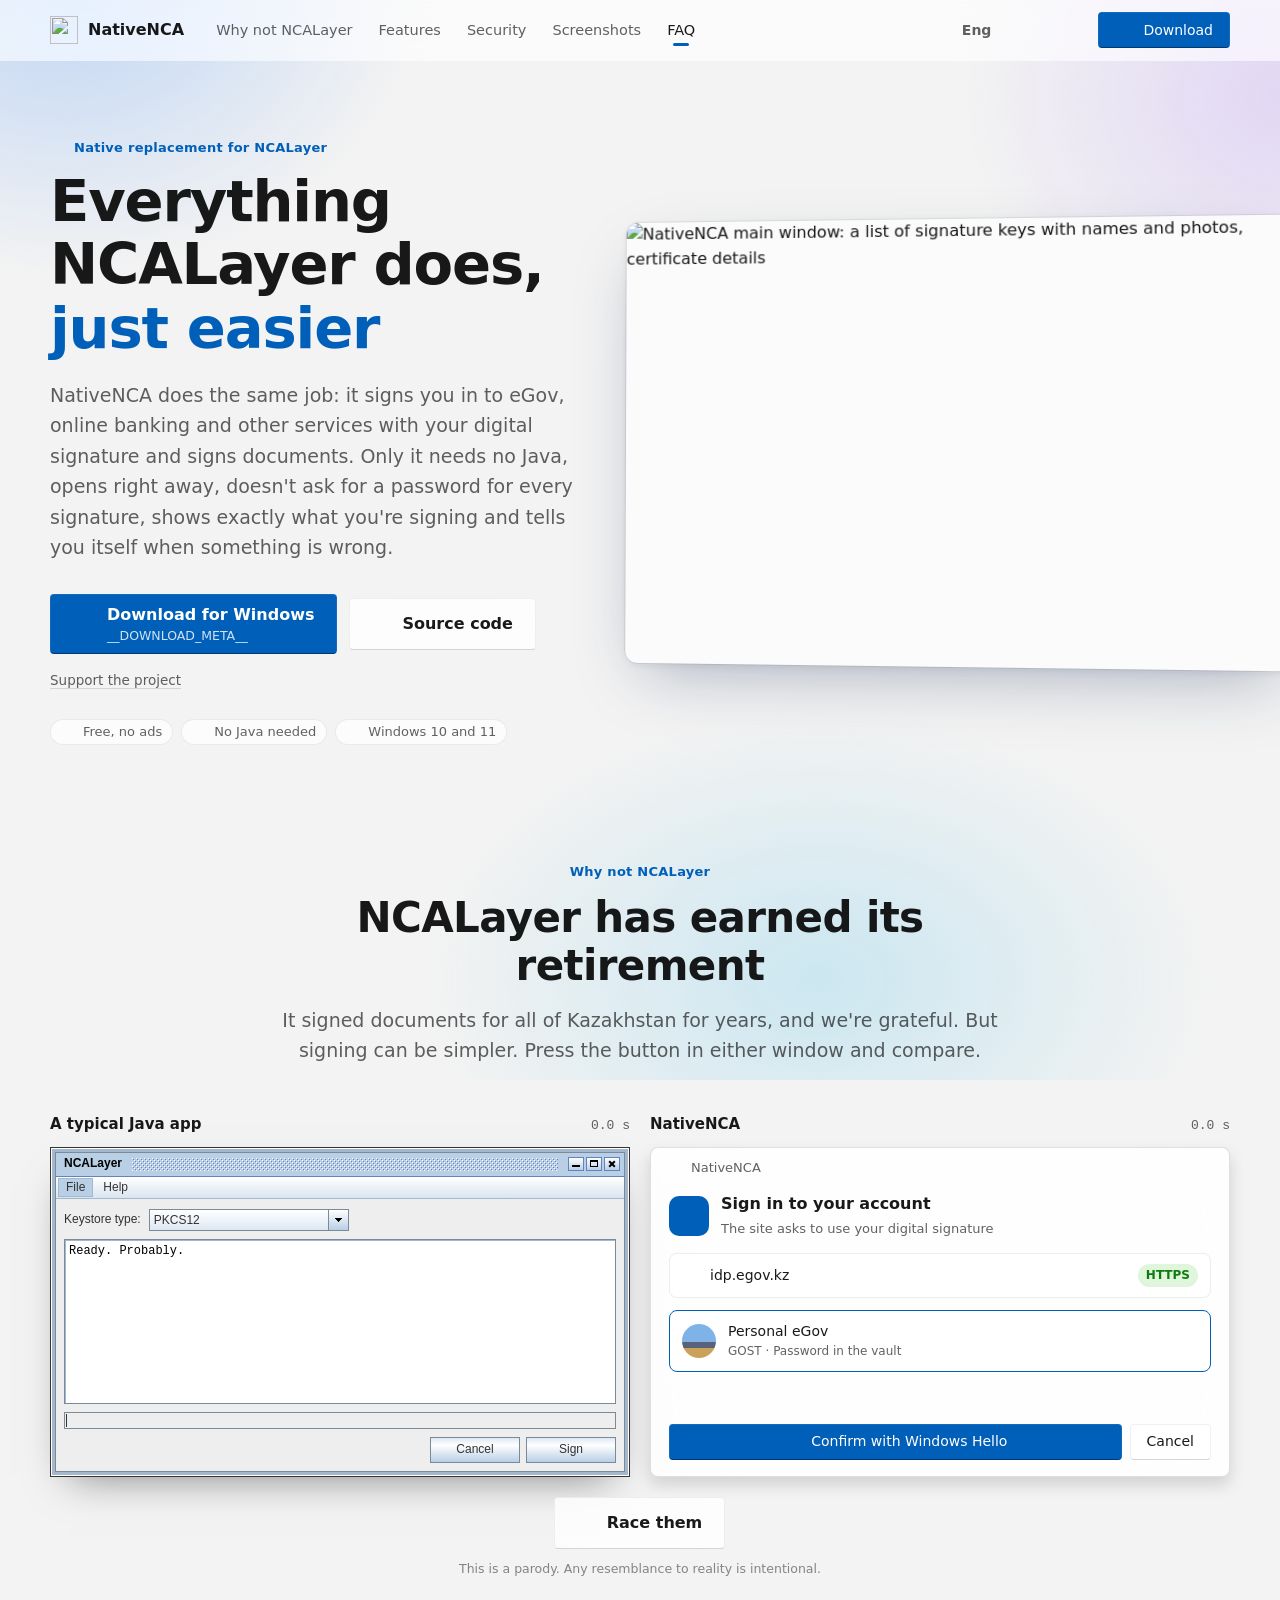
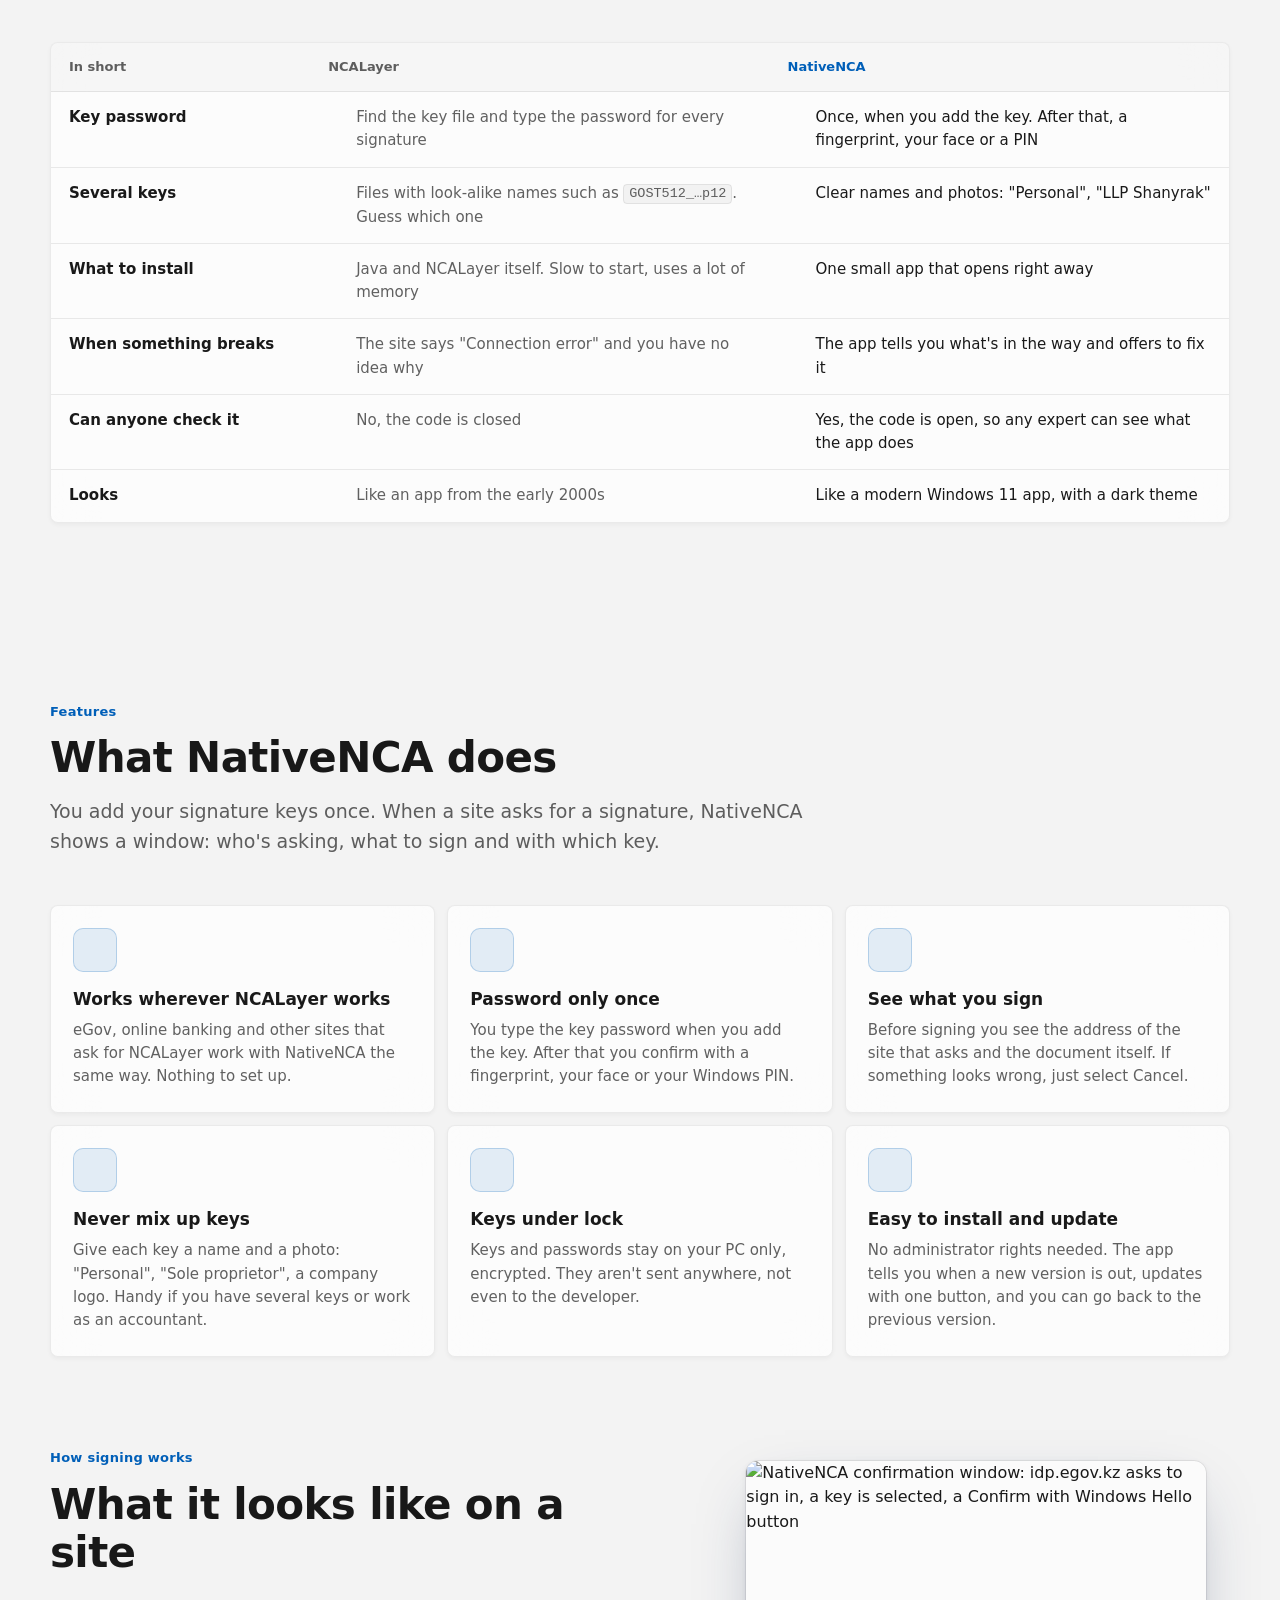
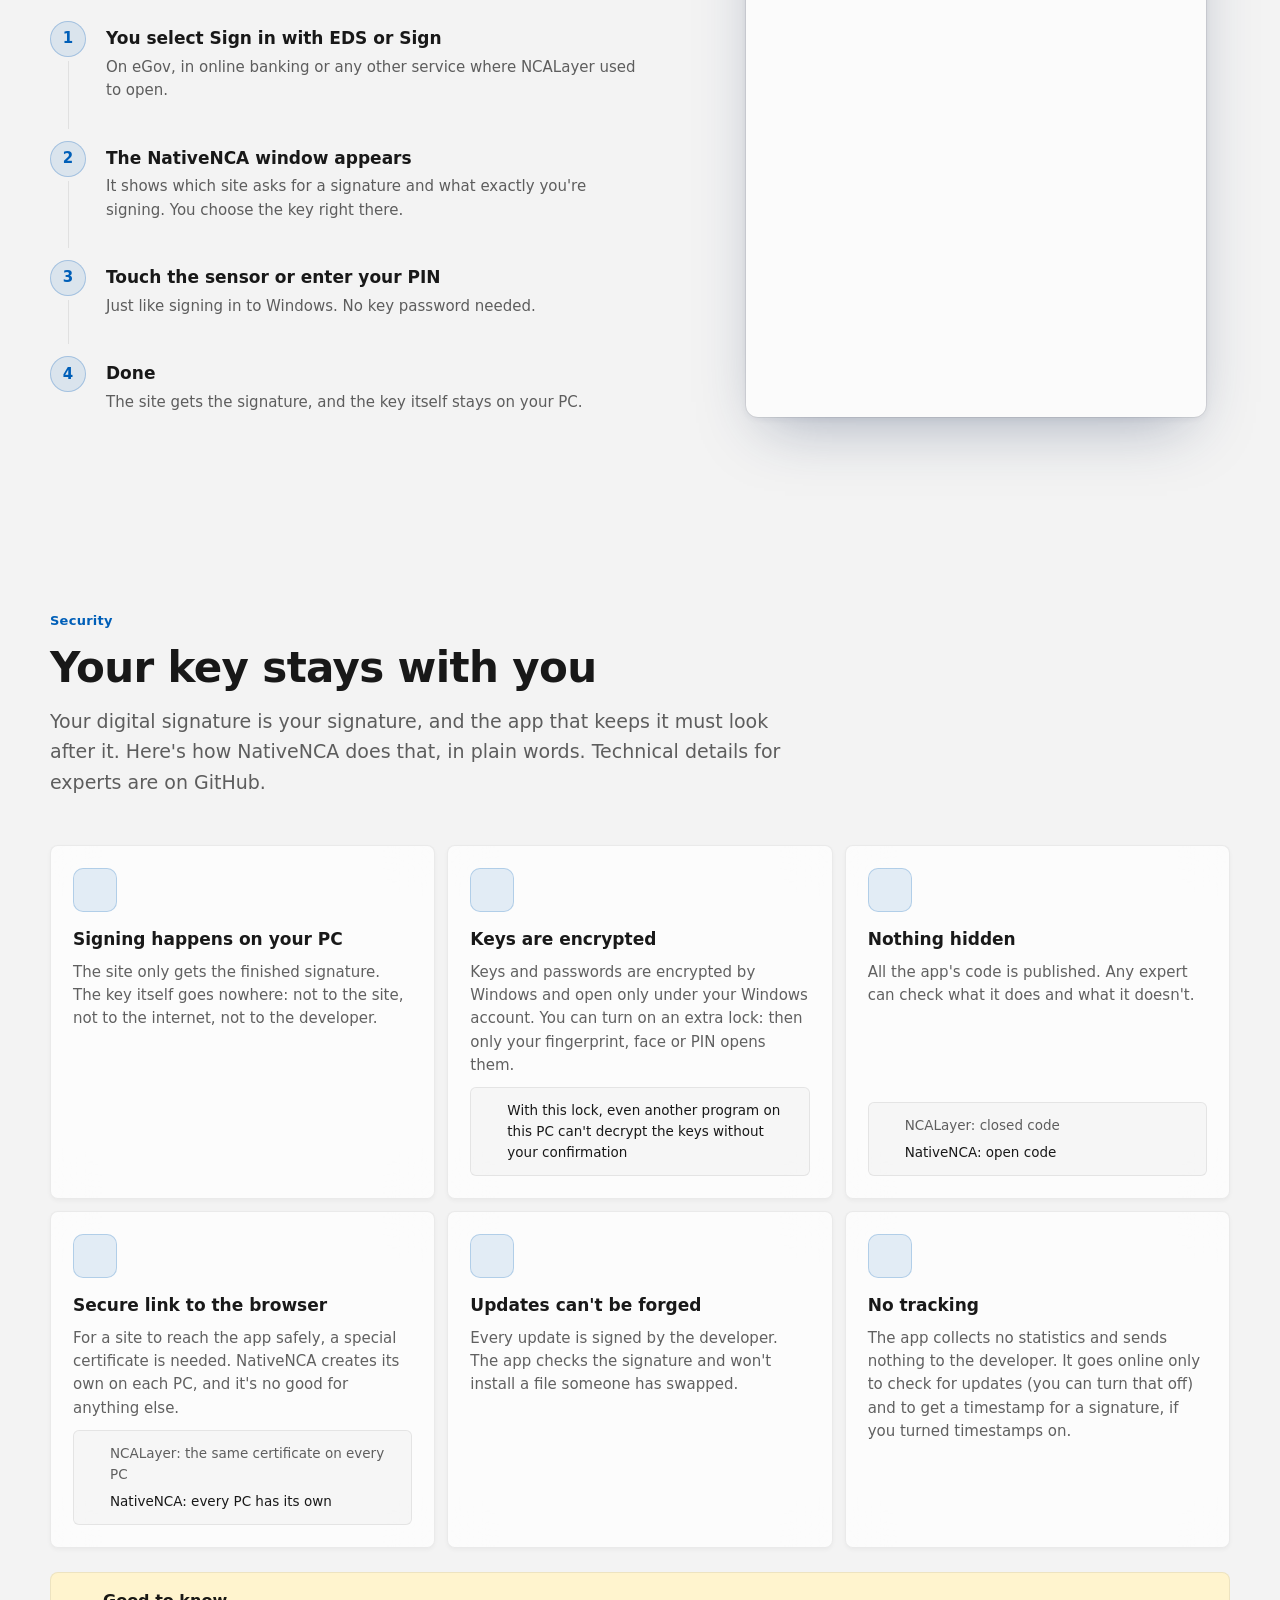
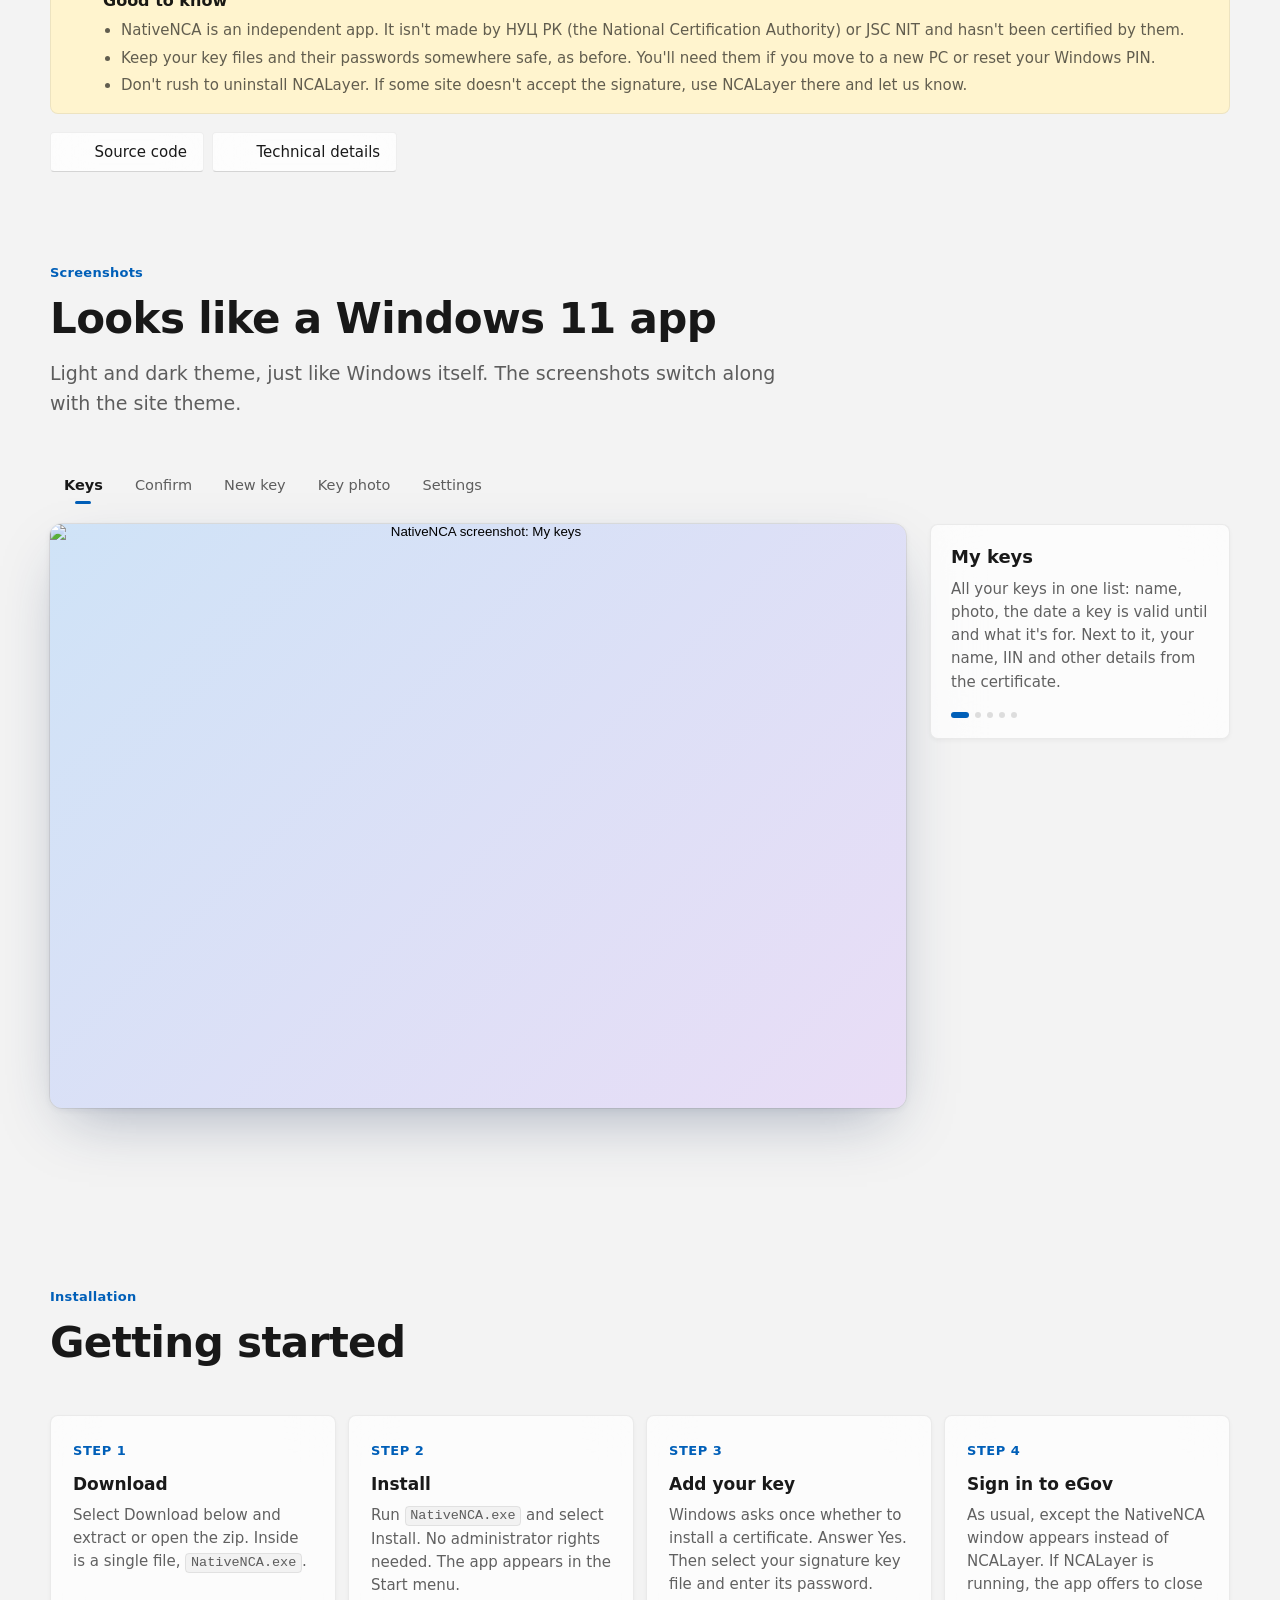
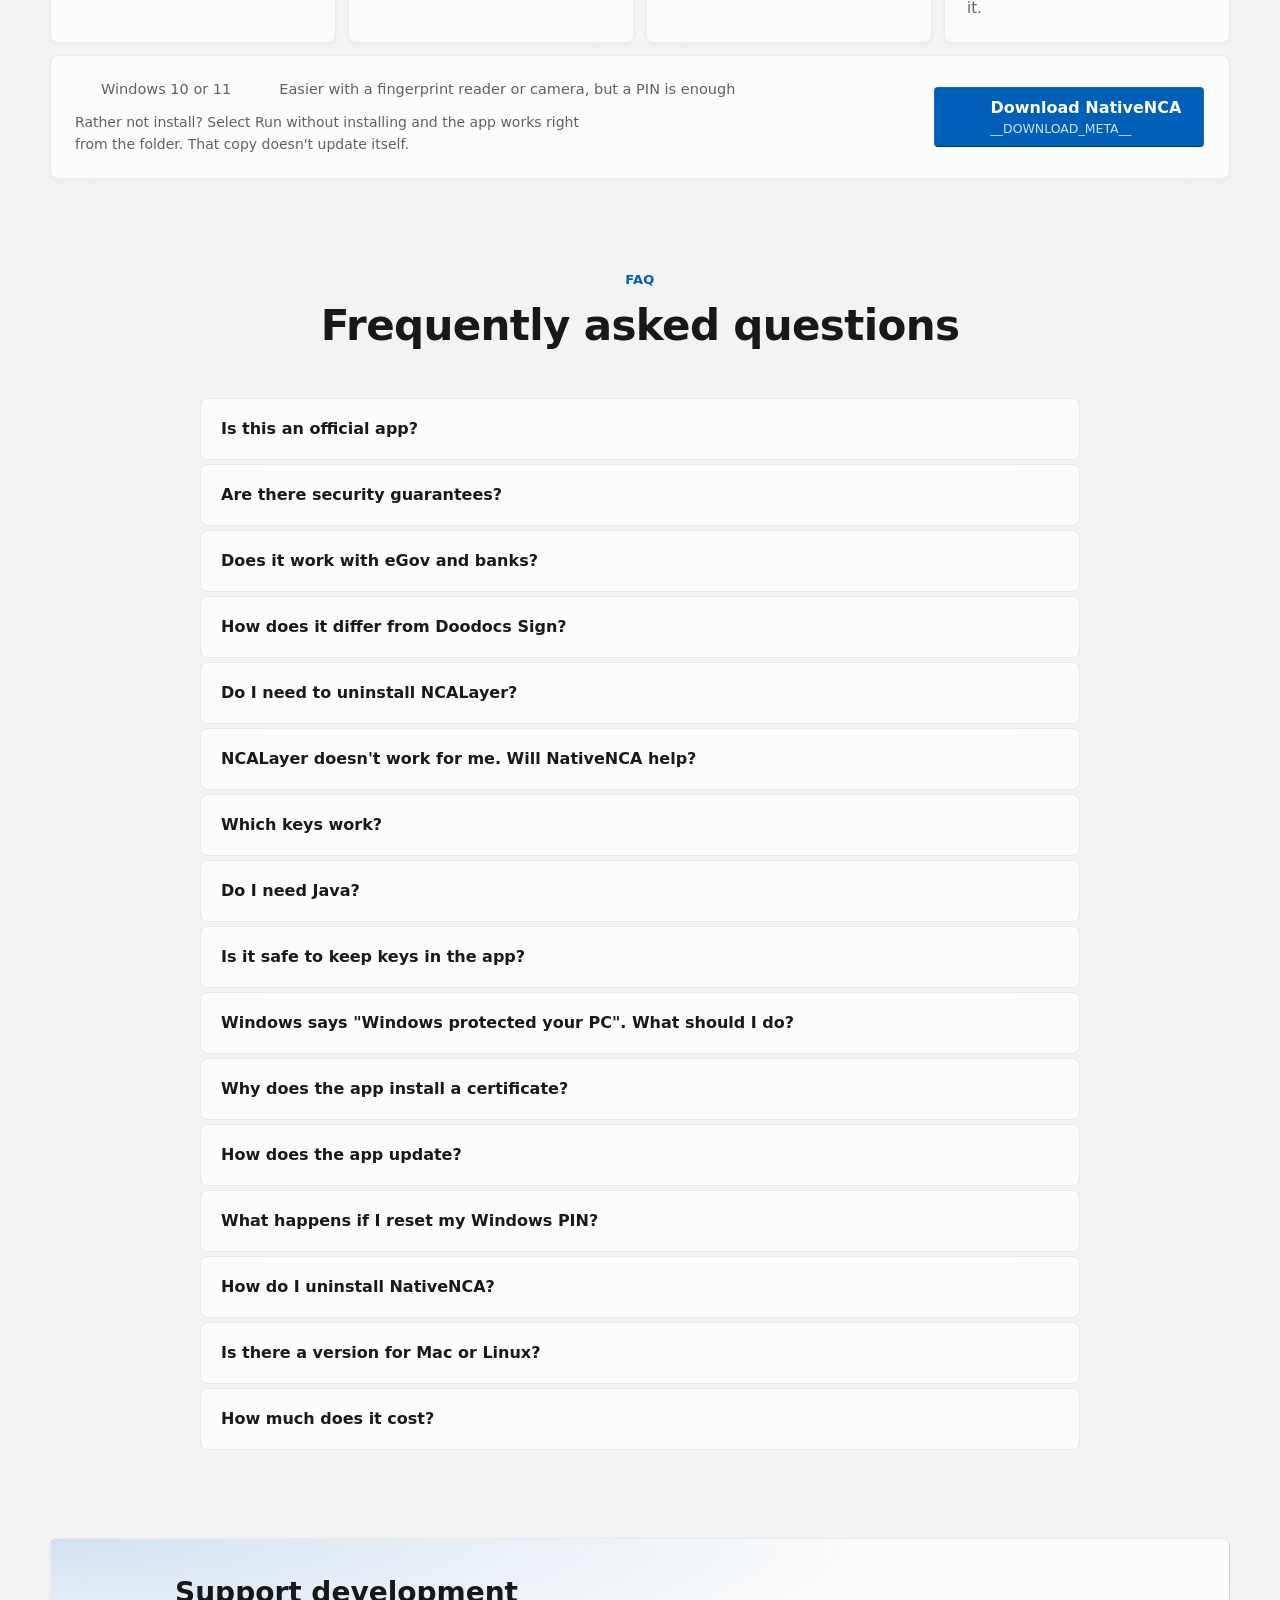
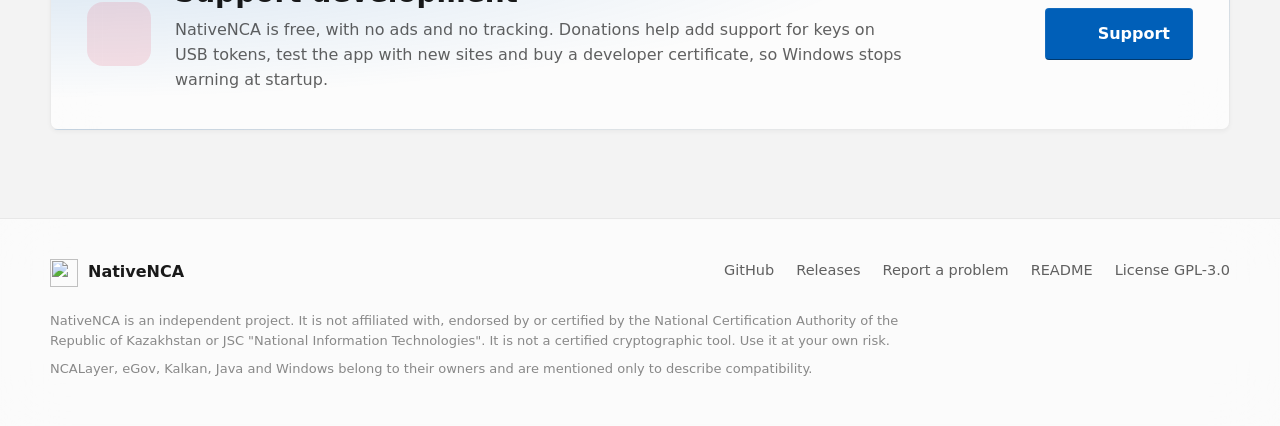
==== commit 49c421f4: "Site: refactor FAQ texts" ====
--- a/site/en/index.html
+++ b/site/en/index.html
@@ -496,12 +496,20 @@
         <div class="exp-body"><p>No. NativeNCA is made by an independent developer, not by НУЦ РК or JSC National Information Technologies, and it hasn't been certified by them. Sites can't tell the difference: they talk to NativeNCA just as they talk to NCALayer, and the signature is made with your own key.</p></div>
       </details>
       <details class="expander">
+        <summary>Are there security guarantees?<span class="chev"><svg class="icon" aria-hidden="true"><use href="#i-chevron"/></svg></span></summary>
+        <div class="exp-body"><p>The project's source code is completely open on GitHub, allowing anyone or any independent auditor to inspect every single line. There are no hidden background requests or telemetry, and keys are encrypted locally using Windows tools (DPAPI and Windows Hello).</p><p>Moreover, updates are never installed silently: NativeNCA updates strictly with your explicit confirmation, and every release is cryptographically signed. Quietly stealing keys or injecting malicious code is impossible.</p></div>
+      </details>
+      <details class="expander">
         <summary>Does it work with eGov and banks?<span class="chev"><svg class="icon" aria-hidden="true"><use href="#i-chevron"/></svg></span></summary>
         <div class="exp-body"><p>Yes. Signing in with a digital signature and signing documents work the same as with NCALayer. If some site still doesn't accept the signature, let us know on <a href="https://github.com/northbound-oss/NativeNCA/issues">GitHub</a> and use NCALayer there for now.</p></div>
       </details>
       <details class="expander">
+        <summary>How does it differ from Doodocs Sign?<span class="chev"><svg class="icon" aria-hidden="true"><use href="#i-chevron"/></svg></span></summary>
+        <div class="exp-body"><p>While Doodocs Sign also attempts to replace NCALayer, in practice it simply fails or throws errors on many websites and government portals. Furthermore, Doodocs is closed-source: it is impossible to audit how it handles your private keys, which poses inherent security risks. Its only real advantage is macOS support.</p><p>NativeNCA faithfully replicates the official NCALayer protocol, works reliably out of the box, and its completely open-source codebase guarantees your keys remain safe.</p></div>
+      </details>
+      <details class="expander">
         <summary>Do I need to uninstall NCALayer?<span class="chev"><svg class="icon" aria-hidden="true"><use href="#i-chevron"/></svg></span></summary>
-        <div class="exp-body"><p>No, keep it. But the two can't run at the same time, so NativeNCA offers to close NCALayer and stop it from starting with Windows. You can bring NCALayer back any time.</p></div>
+        <div class="exp-body"><p>Not necessarily. But the two can't run at the same time, so NativeNCA offers to close NCALayer and stop it from starting with Windows. You can bring NCALayer back any time.</p></div>
       </details>
       <details class="expander">
         <summary>NCALayer doesn't work for me. Will NativeNCA help?<span class="chev"><svg class="icon" aria-hidden="true"><use href="#i-chevron"/></svg></span></summary>
@@ -541,7 +549,7 @@
       </details>
       <details class="expander">
         <summary>Is there a version for Mac or Linux?<span class="chev"><svg class="icon" aria-hidden="true"><use href="#i-chevron"/></svg></span></summary>
-        <div class="exp-body"><p>No, NativeNCA works only on Windows 10 and 11.</p></div>
+        <div class="exp-body"><p>No, NativeNCA works only on Windows 10 and 11. A Linux version is planned for the near future.</p></div>
       </details>
       <details class="expander">
         <summary>How much does it cost?<span class="chev"><svg class="icon" aria-hidden="true"><use href="#i-chevron"/></svg></span></summary>
